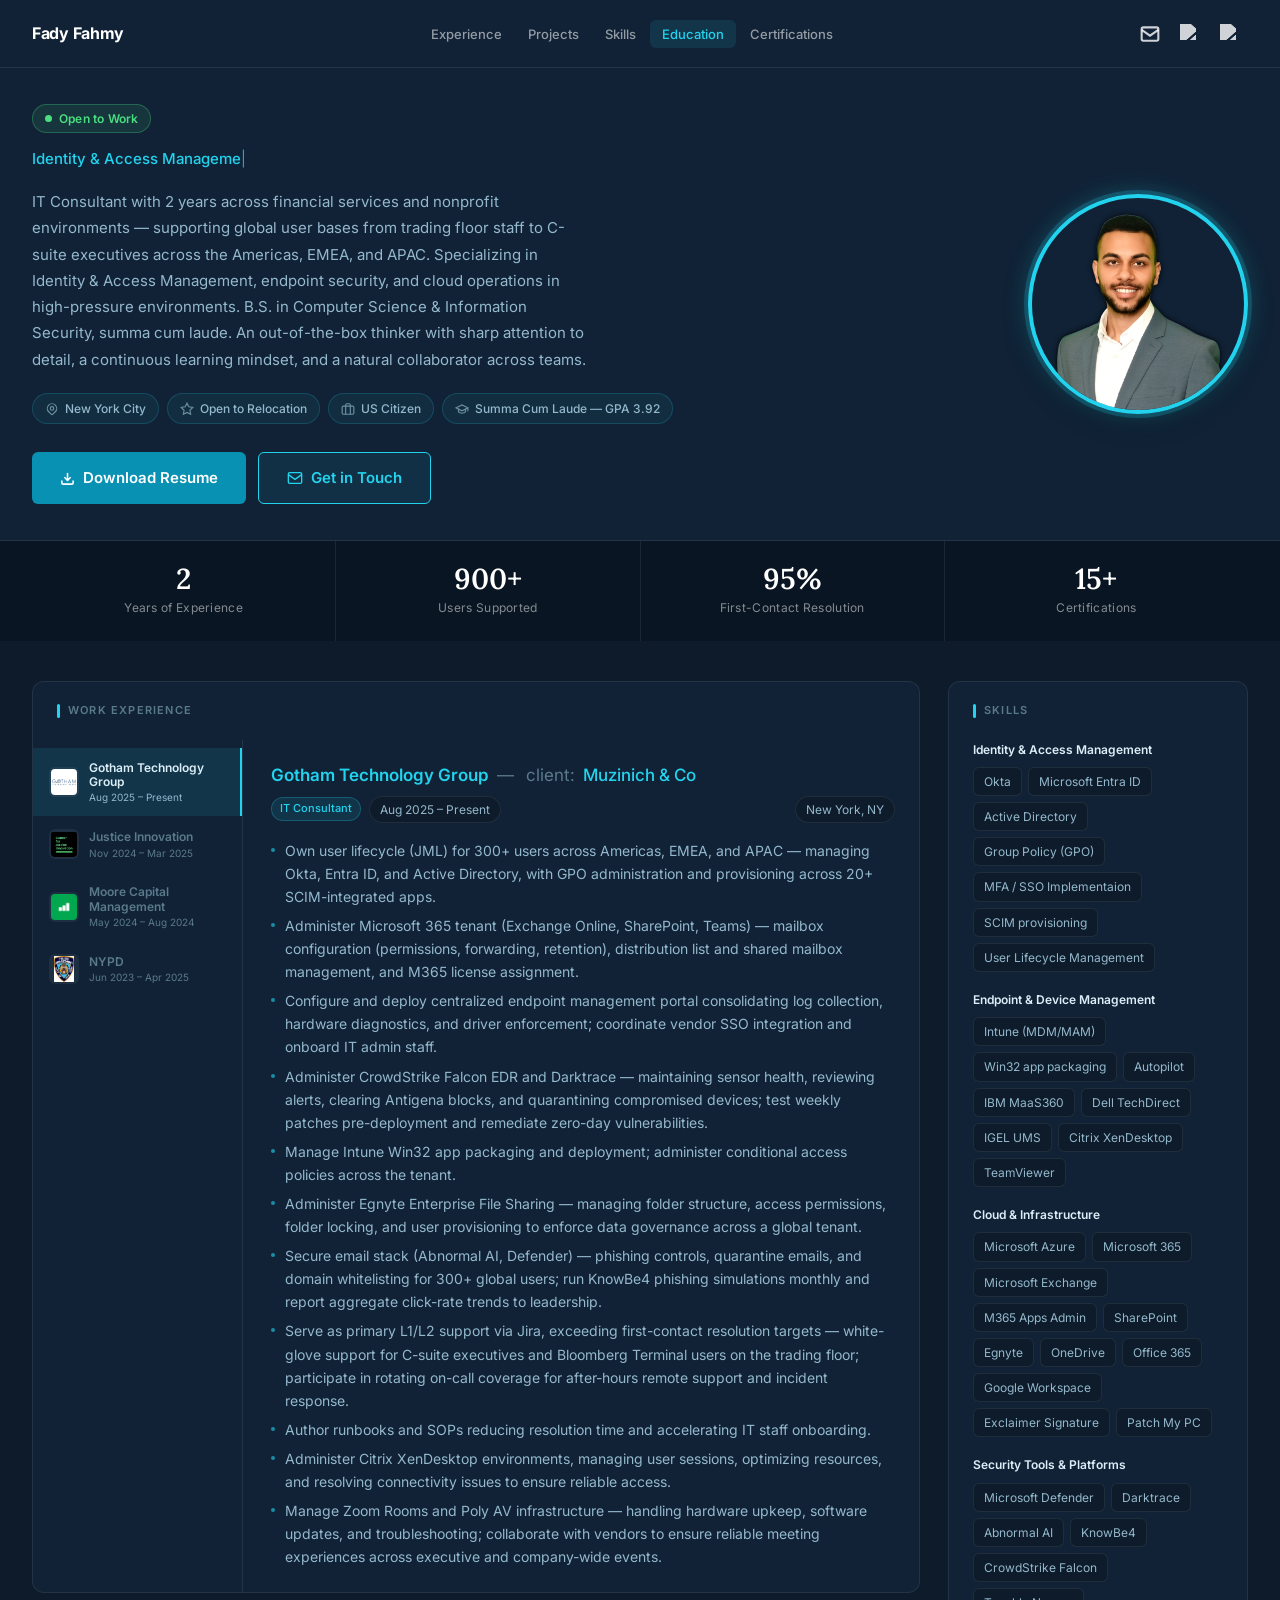
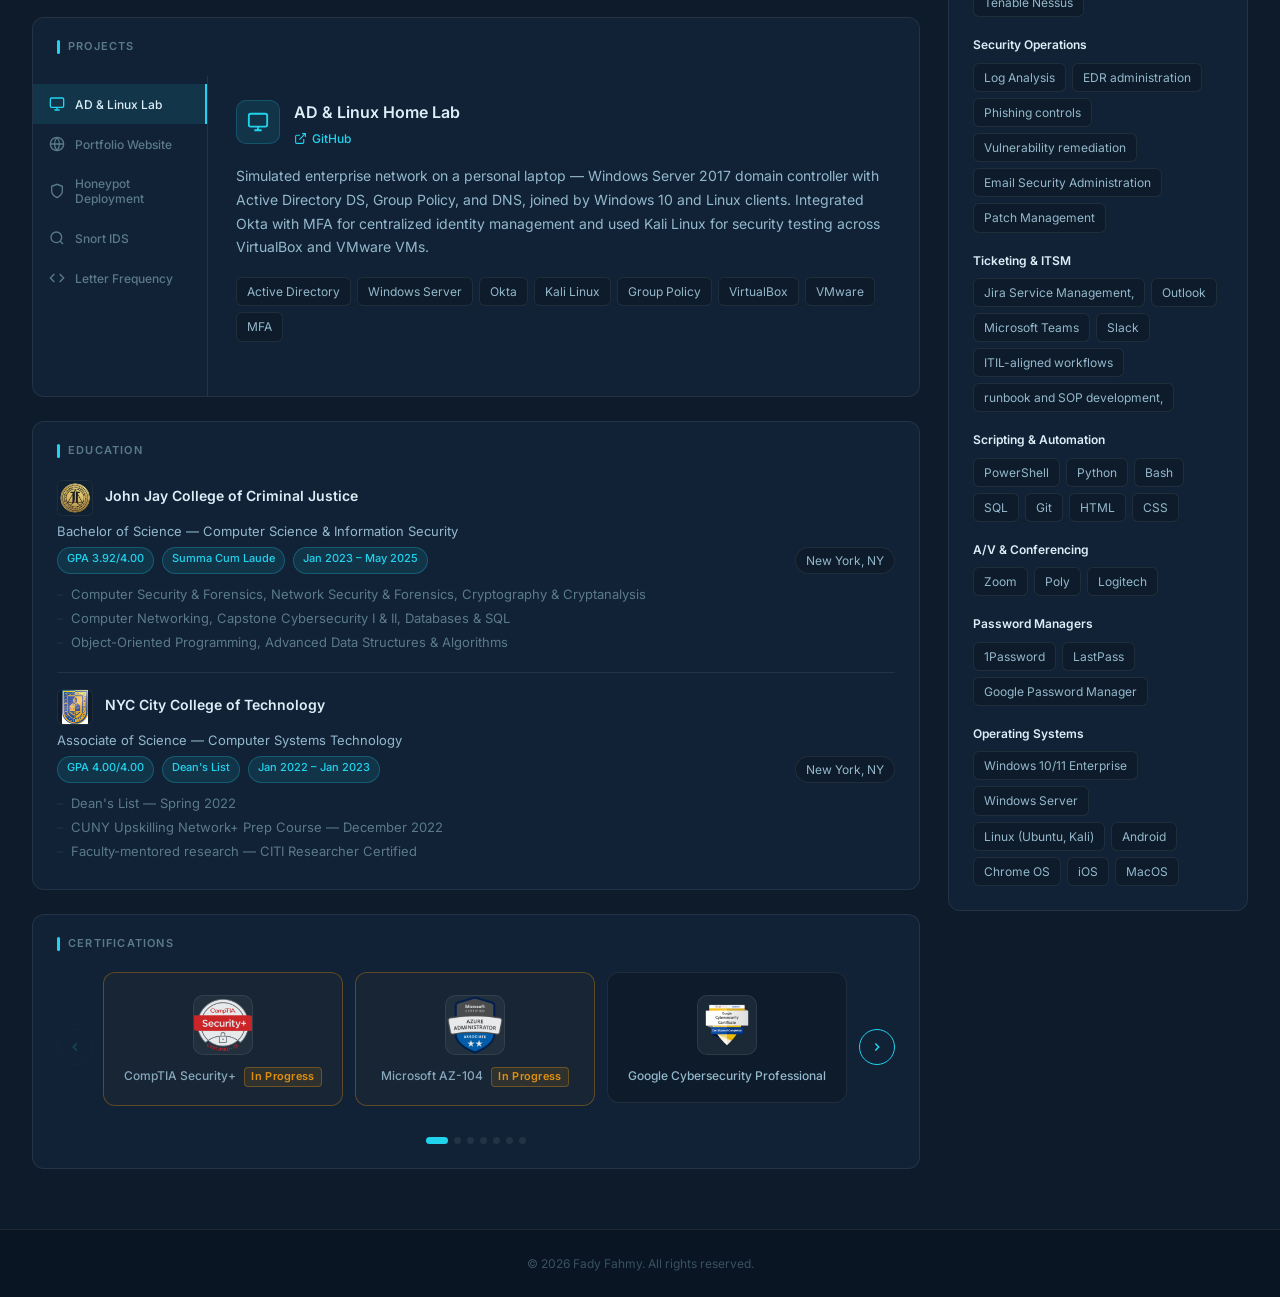
==== index.html @ 1ee2e362 "Update index.html" ====
﻿<!DOCTYPE html>
<html lang="en">
<head>
<meta charset="UTF-8">
<meta name="viewport" content="width=device-width, initial-scale=1.0">
<meta name="description" content="Fady Fahmy – IT Consultant specializing in Identity & Access Management, Endpoint Security, and Cloud Operations. Based in New York City.">
<meta property="og:title" content="Fady Fahmy | IT Consultant Portfolio">
<meta property="og:description" content="IT professional specializing in Identity & Access Management, Endpoint Security, and Cloud Operations. Based in NYC.">
<meta property="og:image" content="https://Fady-Fahmy.github.io/photo.png">
<meta property="og:url" content="https://Fady-Fahmy.github.io">
<meta property="og:type" content="website">
<meta name="twitter:card" content="summary_large_image">
<meta name="twitter:title" content="Fady Fahmy | IT Consultant Portfolio">
<meta name="twitter:description" content="IT professional specializing in Identity & Access Management, Endpoint Security, and Cloud Operations.">
<meta name="twitter:image" content="https://Fady-Fahmy.github.io/photo.png">
<link rel="canonical" href="https://Fady-Fahmy.github.io">
<link rel="icon" href="photo.png" type="image/png">
<meta name="referrer" content="strict-origin-when-cross-origin">
<title>Fady Fahmy | Portfolio</title>
<!-- Microsoft Clarity -->
<script type="text/javascript">(function(c,l,a,r,i,t,y){c[a]=c[a]||function(){(c[a].q=c[a].q||[]).push(arguments)};t=l.createElement(r);t.async=1;t.src="https://www.clarity.ms/tag/"+i;y=l.getElementsByTagName(r)[0];y.parentNode.insertBefore(t,y)})(window,document,"clarity","script","ws8m0qseo4");</script>
<!-- Google tag (gtag.js) -->
<script async src="https://www.googletagmanager.com/gtag/js?id=G-X40Z19ZDGD"></script>
<script>window.dataLayer=window.dataLayer||[];function gtag(){dataLayer.push(arguments)}gtag('js',new Date());gtag('config','G-X40Z19ZDGD');</script>
<link rel="stylesheet" href="styles.css?v=1.5">
</head>
<body>
<header>
<div class="header-content">
<a href="#" class="logo-mono" aria-label="Fady Fahmy">Fady Fahmy</a>
<button class="nav-toggle" aria-label="Toggle navigation" aria-expanded="false">
<span></span><span></span><span></span>
</button>
<nav aria-label="Main navigation">
<ul>
<li><a href="#experience">Experience</a></li>
<li><a href="#projects">Projects</a></li>
<li><a href="#skills">Skills</a></li>
<li><a href="#education">Education</a></li>
<li><a href="#certifications">Certifications</a></li>
</ul>
</nav>
<div class="header-icons">
<a data-email="ZmFkeS5mYWhteS5pdEBnbWFpbC5jb20=" title="Email" aria-label="Email Fady Fahmy" class="header-icon-link">
<svg width="20" height="20" fill="none" stroke="rgba(255,255,255,0.8)" stroke-width="2.5" viewBox="0 0 24 24"><rect x="2" y="4" width="20" height="16" rx="2"/><path d="M2 7l10 7 10-7"/></svg>
</a>
<a href="https://github.com/Fady-Fahmy" target="_blank" rel="noopener noreferrer" title="GitHub" aria-label="Fady Fahmy on GitHub" class="header-icon-link">
<img src="https://cdn.jsdelivr.net/npm/simple-icons@v3/icons/github.svg" alt="GitHub" class="header-icon-img" crossorigin="anonymous">
</a>
<a href="https://www.linkedin.com/in/Fady-Fahmyy/" target="_blank" rel="noopener noreferrer" title="LinkedIn" aria-label="Fady Fahmy on LinkedIn" class="header-icon-link">
<img src="https://cdn.jsdelivr.net/npm/simple-icons@v3/icons/linkedin.svg" alt="LinkedIn" class="header-icon-img" crossorigin="anonymous">
</a>
</div>
</div>
</header>
<main>
<div class="hero">
<div class="hero-inner">
<div>
<span class="open-to-work"><span class="otw-dot"></span>Open to Work</span>
<h1 class="sr-only">Fady Fahmy</h1>
<p class="hero-tagline"><span class="hero-typing"></span><span class="typing-cursor" aria-hidden="true">|</span></p>
<div class="hero-bio">
<p>IT Consultant with 2 years across financial services and nonprofit environments — supporting global user bases from trading floor staff to C-suite executives across the Americas, EMEA, and APAC. Specializing in Identity &amp; Access Management, endpoint security, and cloud operations in high-pressure environments. B.S. in Computer Science &amp; Information Security, summa cum laude. An out-of-the-box thinker with sharp attention to detail, a continuous learning mindset, and a natural collaborator across teams.</p>
</div>
<div class="hero-meta">
<span class="meta-item">
<svg width="14" height="14" fill="none" stroke="currentColor" stroke-width="2" viewBox="0 0 24 24"><path d="M17.657 16.657L13.414 20.9a2 2 0 01-2.827 0l-4.244-4.243a8 8 0 1111.314 0z"/><path d="M15 11a3 3 0 11-6 0 3 3 0 016 0z"/></svg>
New York City
</span>
<span class="meta-item">
<svg width="14" height="14" fill="none" stroke="currentColor" stroke-width="2" viewBox="0 0 24 24"><path d="M12 2l3.09 6.26L22 9.27l-5 4.87 1.18 6.88L12 17.77l-6.18 3.25L7 14.14 2 9.27l6.91-1.01L12 2z"/></svg>
Open to Relocation
</span>
<span class="meta-item">
<svg width="14" height="14" fill="none" stroke="currentColor" stroke-width="2" viewBox="0 0 24 24"><rect x="2" y="7" width="20" height="14" rx="2"/><path d="M16 21V5a2 2 0 00-2-2h-4a2 2 0 00-2 2v16"/></svg>
US Citizen
</span>
<span class="meta-item">
<svg width="14" height="14" fill="none" stroke="currentColor" stroke-width="2" viewBox="0 0 24 24"><path d="M22 10v6M2 10l10-5 10 5-10 5z"/><path d="M6 12v5c3 3 9 3 12 0v-5"/></svg>
Summa Cum Laude — GPA 3.92
</span>
</div>
<div class="hero-actions">
<a href="https://Fady-Fahmy.github.io/Fady_Fahmy_Resume.pdf" class="btn-primary" target="_blank" rel="noopener noreferrer">
<svg width="15" height="15" fill="none" stroke="currentColor" stroke-width="2.5" viewBox="0 0 24 24"><path d="M21 15v4a2 2 0 01-2 2H5a2 2 0 01-2-2v-4"/><polyline points="7 10 12 15 17 10"/><line x1="12" y1="15" x2="12" y2="3"/></svg>
Download Resume
</a>
<a data-email="ZmFkeS5mYWhteS5pdEBnbWFpbC5jb20=" class="btn-secondary">
<svg width="16" height="16" fill="none" stroke="currentColor" stroke-width="2" viewBox="0 0 24 24"><rect x="2" y="4" width="20" height="16" rx="2"/><path d="M2 7l10 7 10-7"/></svg>
Get in Touch
</a>
</div>
</div>
<div class="hero-photo">
<img src="https://Fady-Fahmy.github.io/photo.png" alt="Fady Fahmy">
</div>
</div>
</div>
<div class="stats-bar">
<div class="stats-inner">
<div class="stat">
<div class="stat-number">2</div>
<div class="stat-label">Years of Experience</div>
</div>
<div class="stat">
<div class="stat-number">900+</div>
<div class="stat-label">Users Supported</div>
</div>
<div class="stat">
<div class="stat-number">95%</div>
<div class="stat-label">First-Contact Resolution</div>
</div>
<div class="stat">
<div class="stat-number">15+</div>
<div class="stat-label">Certifications</div>
</div>
</div>
</div>
<div class="content-wrap">
<div class="main-col">
<div class="card fade-in exp-card" id="experience">
<div class="card-header">
<h2 class="card-title">Work Experience</h2>
</div>
<div class="card-body">
<div class="exp-tabs-wrap">
<div class="exp-tab-list">
<button class="exp-tab active" data-tab="gotham">
<img src="gotham-logo.png" alt="Gotham" class="tab-logo" loading="lazy">
<div class="tab-meta">
<span class="tab-company">Gotham Technology Group</span>
<span class="tab-date">Aug 2025 – Present</span>
</div>
</button>
<button class="exp-tab" data-tab="cji">
<img src="cji-logo.png" alt="CJI" class="tab-logo" loading="lazy">
<div class="tab-meta">
<span class="tab-company">Justice Innovation</span>
<span class="tab-date">Nov 2024 – Mar 2025</span>
</div>
</button>
<button class="exp-tab" data-tab="moore">
<img src="moore-logo.png" alt="Moore Capital" class="tab-logo" loading="lazy">
<div class="tab-meta">
<span class="tab-company">Moore Capital Management</span>
<span class="tab-date">May 2024 – Aug 2024</span>
</div>
</button>
<button class="exp-tab" data-tab="nypd">
<img src="nypd-logo.png" alt="NYPD" class="tab-logo" loading="lazy">
<div class="tab-meta">
<span class="tab-company">NYPD</span>
<span class="tab-date">Jun 2023 – Apr 2025</span>
</div>
</button>
</div>
<div class="exp-panels">
<div class="exp-panel active" id="tab-gotham">
<h3 class="exp-panel-title"><span class="exp-co">Gotham Technology Group</span> <span class="exp-dash">—</span> <span class="exp-at">client:</span> <span class="exp-client">Muzinich &amp; Co</span></h3>
<div class="exp-panel-meta">
<span class="exp-type">IT Consultant</span>
<span class="exp-period">Aug 2025 – Present</span>
<span class="exp-loc">New York, NY</span>
</div>
<ul class="exp-list">
<li>Own user lifecycle (JML) for 300+ users across Americas, EMEA, and APAC — managing Okta, Entra ID, and Active Directory, with GPO administration and provisioning across 20+ SCIM-integrated apps.</li>
<li>Administer Microsoft 365 tenant (Exchange Online, SharePoint, Teams) — mailbox configuration (permissions, forwarding, retention), distribution list and shared mailbox management, and M365 license assignment.</li>
<li>Configure and deploy centralized endpoint management portal consolidating log collection, hardware diagnostics, and driver enforcement; coordinate vendor SSO integration and onboard IT admin staff.</li>
<li>Administer CrowdStrike Falcon EDR and Darktrace — maintaining sensor health, reviewing alerts, clearing Antigena blocks, and quarantining compromised devices; test weekly patches pre-deployment and remediate zero-day vulnerabilities.</li>
<li>Manage Intune Win32 app packaging and deployment; administer conditional access policies across the tenant.</li>
<li>Administer Egnyte Enterprise File Sharing — managing folder structure, access permissions, folder locking, and user provisioning to enforce data governance across a global tenant.</li>
<li>Secure email stack (Abnormal AI, Defender) — phishing controls, quarantine emails, and domain whitelisting for 300+ global users; run KnowBe4 phishing simulations monthly and report aggregate click-rate trends to leadership.</li>
<li>Serve as primary L1/L2 support via Jira, exceeding first-contact resolution targets — white-glove support for C-suite executives and Bloomberg Terminal users on the trading floor; participate in rotating on-call coverage for after-hours remote support and incident response.</li>
<li>Author runbooks and SOPs reducing resolution time and accelerating IT staff onboarding.</li>
<li>Administer Citrix XenDesktop environments, managing user sessions, optimizing resources, and resolving connectivity issues to ensure reliable access.</li>
<li>Manage Zoom Rooms and Poly AV infrastructure — handling hardware upkeep, software updates, and troubleshooting; collaborate with vendors to ensure reliable meeting experiences across executive and company-wide events.</li>
</ul>
</div>
<div class="exp-panel" id="tab-cji">
<h3 class="exp-panel-title">Technical Support Analyst <span class="exp-at">@</span> <span class="exp-co">Center for Justice Innovation</span></h3>
<div class="exp-panel-meta">
<span class="exp-type">Apprenticeship</span>
<span class="exp-period">Nov 2024 – Mar 2025</span>
<span class="exp-loc">New York, NY</span>
</div>
<ul class="exp-list">
<li>Administered Active Directory and IBM MaaS360 for 900+ users across multiple office branches — managing accounts, group policies, and security groups; enforcing device compliance for laptops and company-issued phones.</li>
<li>Provided L1/L2 help desk support via Jira and remotely — resolving hardware, software, and connectivity issues.</li>
<li>Deployed and configured laptops, desktops, and mobile devices — full workstation setups including monitors, docking stations, peripherals, and printers.</li>
<li>Performed on-site visits — deploying hardware, training end users, and configuring Zoom A/V systems to support reliable hybrid meeting environments.</li>
</ul>
</div>
<div class="exp-panel" id="tab-moore">
<h3 class="exp-panel-title">IT Intern <span class="exp-at">@</span> <span class="exp-co">Moore Capital Management</span></h3>
<div class="exp-panel-meta">
<span class="exp-type">Internship</span>
<span class="exp-period">May 2024 – Aug 2024</span>
<span class="exp-loc">New York, NY</span>
</div>
<ul class="exp-list">
<li>Resolved L1 end-user issues via Jira for 300+ trading floor employees, minimizing downtime during peak market hours.</li>
<li>Collaborated with Senior Security Engineer to implement DLP USB device control — integrated user lifecycle with endpoint security to protect sensitive trading floor data.</li>
<li>Built and deployed 150+ user workstations and peripherals; configured Logitech A/V conference room environments.</li>
<li>Built company-wide application inventory driving batch patch updates and decommissioning of obsolete software.</li>
</ul>
</div>
<div class="exp-panel" id="tab-nypd">
<h3 class="exp-panel-title">Police Cadet <span class="exp-at">@</span> <span class="exp-co">NYPD</span></h3>
<div class="exp-panel-meta">
<span class="exp-type">Internship</span>
<span class="exp-period">Jun 2023 – Apr 2025</span>
<span class="exp-loc">New York, NY</span>
</div>
<ul class="exp-list">
<li>Operated NYPD Records Management System (RMS) and departmental software platforms to input, retrieve, and disseminate law enforcement data in support of active precinct operations.</li>
<li>Supported arrest-processing officers with preparation of arrest reports, prisoner pedigree documentation, and criminal case records in compliance with NYPD Patrol Guide procedures.</li>
<li>Assisted officers with security details and special event deployments, contributing to crowd management, public safety coordination, and situational awareness across Manhattan.</li>
<li>Completed the NYPD Cadet Corps training curriculum covering NYC criminal justice processes, legal procedures, departmental policy, and field operations — accumulating over 1,800 hours of hands-on law enforcement experience.</li>
<li>Certified in First Aid, CPR, and AED; prepared to respond to medical emergencies in high-pressure environments.</li>
</ul>
</div>
</div>
</div>
</div>
</div>
<div class="card fade-in proj-card" id="projects">
<div class="card-header">
<h2 class="card-title">Projects</h2>
</div>
<div class="card-body">
<div class="proj-tabs-wrap">
<div class="proj-tab-list">
<button class="proj-tab active" data-proj="adlab">
<div class="proj-tab-icon"><svg width="16" height="16" fill="none" stroke="currentColor" stroke-width="2" viewBox="0 0 24 24"><rect x="2" y="3" width="20" height="14" rx="2"/><path d="M8 21h8M12 17v4"/></svg></div>
<span>AD &amp; Linux Lab</span>
</button>
<button class="proj-tab" data-proj="portfolio">
<div class="proj-tab-icon"><svg width="16" height="16" fill="none" stroke="currentColor" stroke-width="2" viewBox="0 0 24 24"><circle cx="12" cy="12" r="10"/><line x1="2" y1="12" x2="22" y2="12"/><path d="M12 2a15.3 15.3 0 010 20M12 2a15.3 15.3 0 000 20"/></svg></div>
<span>Portfolio Website</span>
</button>
<button class="proj-tab" data-proj="honeypot">
<div class="proj-tab-icon"><svg width="16" height="16" fill="none" stroke="currentColor" stroke-width="2" viewBox="0 0 24 24"><path d="M12 22s8-4 8-10V5l-8-3-8 3v7c0 6 8 10 8 10z"/></svg></div>
<span>Honeypot Deployment</span>
</button>
<button class="proj-tab" data-proj="snort">
<div class="proj-tab-icon"><svg width="16" height="16" fill="none" stroke="currentColor" stroke-width="2" viewBox="0 0 24 24"><circle cx="11" cy="11" r="8"/><line x1="21" y1="21" x2="16.65" y2="16.65"/></svg></div>
<span>Snort IDS</span>
</button>
<button class="proj-tab" data-proj="cipher">
<div class="proj-tab-icon"><svg width="16" height="16" fill="none" stroke="currentColor" stroke-width="2" viewBox="0 0 24 24"><polyline points="16 18 22 12 16 6"/><polyline points="8 6 2 12 8 18"/></svg></div>
<span>Letter Frequency</span>
</button>
</div>
<div class="proj-panels">
<div class="proj-panel active" id="proj-adlab">
<div class="proj-panel-header">
<div class="proj-panel-icon"><svg width="22" height="22" fill="none" stroke="var(--accent)" stroke-width="2" viewBox="0 0 24 24"><rect x="2" y="3" width="20" height="14" rx="2"/><path d="M8 21h8M12 17v4"/></svg></div>
<div class="proj-panel-title-wrap">
<h3 class="proj-panel-name">AD &amp; Linux Home Lab</h3>
<a href="https://github.com/Fady-Fahmy/Active-Directory-Linux-Home-lab" target="_blank" rel="noopener noreferrer" class="proj-gh-link">
<svg width="13" height="13" fill="none" stroke="currentColor" stroke-width="2" viewBox="0 0 24 24"><path d="M18 13v6a2 2 0 01-2 2H5a2 2 0 01-2-2V8a2 2 0 012-2h6"/><polyline points="15 3 21 3 21 9"/><line x1="10" y1="14" x2="21" y2="3"/></svg>
GitHub
</a>
</div>
</div>
<p class="proj-panel-desc">Simulated enterprise network on a personal laptop — Windows Server 2017 domain controller with Active Directory DS, Group Policy, and DNS, joined by Windows 10 and Linux clients. Integrated Okta with MFA for centralized identity management and used Kali Linux for security testing across VirtualBox and VMware VMs.</p>
<div class="project-tags">
<span class="skill-tag">Active Directory</span>
<span class="skill-tag">Windows Server</span>
<span class="skill-tag">Okta</span>
<span class="skill-tag">Kali Linux</span>
<span class="skill-tag">Group Policy</span>
<span class="skill-tag">VirtualBox</span>
<span class="skill-tag">VMware</span>
<span class="skill-tag">MFA</span>
</div>
</div>
<div class="proj-panel" id="proj-portfolio">
<div class="proj-panel-header">
<div class="proj-panel-icon"><svg width="22" height="22" fill="none" stroke="var(--accent)" stroke-width="2" viewBox="0 0 24 24"><circle cx="12" cy="12" r="10"/><line x1="2" y1="12" x2="22" y2="12"/><path d="M12 2a15.3 15.3 0 010 20M12 2a15.3 15.3 0 000 20"/></svg></div>
<div class="proj-panel-title-wrap">
<h3 class="proj-panel-name">Portfolio Website</h3>
<a href="https://github.com/Fady-Fahmy" target="_blank" rel="noopener noreferrer" class="proj-gh-link">
<svg width="13" height="13" fill="none" stroke="currentColor" stroke-width="2" viewBox="0 0 24 24"><path d="M18 13v6a2 2 0 01-2 2H5a2 2 0 01-2-2V8a2 2 0 012-2h6"/><polyline points="15 3 21 3 21 9"/><line x1="10" y1="14" x2="21" y2="3"/></svg>
GitHub
</a>
</div>
</div>
<p class="proj-panel-desc">This portfolio — built from scratch with HTML, CSS, and vanilla JavaScript. Includes a Content Security Policy, email obfuscation, scroll-driven fade animations, IntersectionObserver active nav tracking, a typing animation, and full accessibility improvements.</p>
<div class="project-tags">
<span class="skill-tag">HTML</span>
<span class="skill-tag">CSS</span>
<span class="skill-tag">JavaScript</span>
<span class="skill-tag">Security</span>
<span class="skill-tag">GitHub Pages</span>
</div>
</div>
<div class="proj-panel" id="proj-honeypot">
<div class="proj-panel-header">
<div class="proj-panel-icon"><svg width="22" height="22" fill="none" stroke="var(--accent)" stroke-width="2" viewBox="0 0 24 24"><path d="M12 22s8-4 8-10V5l-8-3-8 3v7c0 6 8 10 8 10z"/></svg></div>
<div class="proj-panel-title-wrap">
<h3 class="proj-panel-name">Honeypot Deployment</h3>
<a href="https://github.com/Fady-Fahmy/T-Pot-Honeypot-Azure" target="_blank" rel="noopener noreferrer" class="proj-gh-link">
<svg width="13" height="13" fill="none" stroke="currentColor" stroke-width="2" viewBox="0 0 24 24"><path d="M18 13v6a2 2 0 01-2 2H5a2 2 0 01-2-2V8a2 2 0 012-2h6"/><polyline points="15 3 21 3 21 9"/><line x1="10" y1="14" x2="21" y2="3"/></svg>
GitHub
</a>
</div>
</div>
<p class="proj-panel-desc">Deployed a T-Pot honeypot on Microsoft Azure to capture and analyze attacker behavior against exposed services, reinforcing skills in cloud-hosted threat detection and log review.</p>
<div class="project-tags">
<span class="skill-tag">T-Pot</span>
<span class="skill-tag">Azure</span>
<span class="skill-tag">Honeypot</span>
<span class="skill-tag">Threat Intelligence</span>
<span class="skill-tag">Cloud Security</span>
<span class="skill-tag">Linux</span>
</div>
</div>
<div class="proj-panel" id="proj-snort">
<div class="proj-panel-header">
<div class="proj-panel-icon"><svg width="22" height="22" fill="none" stroke="var(--accent)" stroke-width="2" viewBox="0 0 24 24"><circle cx="11" cy="11" r="8"/><line x1="21" y1="21" x2="16.65" y2="16.65"/></svg></div>
<div class="proj-panel-title-wrap">
<h3 class="proj-panel-name">Snort IDS — Network Attack Analysis</h3>
<a href="https://github.com/Fady-Fahmy/Snort-IDS-Network-Analysis" target="_blank" rel="noopener noreferrer" class="proj-gh-link">
<svg width="13" height="13" fill="none" stroke="currentColor" stroke-width="2" viewBox="0 0 24 24"><path d="M18 13v6a2 2 0 01-2 2H5a2 2 0 01-2-2V8a2 2 0 012-2h6"/><polyline points="15 3 21 3 21 9"/><line x1="10" y1="14" x2="21" y2="3"/></svg>
GitHub
</a>
</div>
</div>
<p class="proj-panel-desc">Deployed Snort IDS on Kali Linux and analyzed network attacks using PCAP files. Wrote and tuned detection rules, identified attack signatures, and documented findings in a structured threat assessment report.</p>
<div class="project-tags">
<span class="skill-tag">Snort IDS</span>
<span class="skill-tag">Kali Linux</span>
<span class="skill-tag">PCAP Analysis</span>
<span class="skill-tag">Threat Assessment</span>
<span class="skill-tag">Network Security</span>
<span class="skill-tag">IDS Rules</span>
</div>
</div>
<div class="proj-panel" id="proj-cipher">
<div class="proj-panel-header">
<div class="proj-panel-icon"><svg width="22" height="22" fill="none" stroke="var(--accent)" stroke-width="2" viewBox="0 0 24 24"><polyline points="16 18 22 12 16 6"/><polyline points="8 6 2 12 8 18"/></svg></div>
<div class="proj-panel-title-wrap">
<h3 class="proj-panel-name">Letter Frequency Decryption</h3>
<a href="https://github.com/Fady-Fahmy/Letter-Frequency-Decryption-" target="_blank" rel="noopener noreferrer" class="proj-gh-link">
<svg width="13" height="13" fill="none" stroke="currentColor" stroke-width="2" viewBox="0 0 24 24"><path d="M18 13v6a2 2 0 01-2 2H5a2 2 0 01-2-2V8a2 2 0 012-2h6"/><polyline points="15 3 21 3 21 9"/><line x1="10" y1="14" x2="21" y2="3"/></svg>
GitHub
</a>
</div>
</div>
<p class="proj-panel-desc">Python tool that cracks substitution ciphers using letter frequency analysis. Computes the relative frequency of each letter in ciphertext and maps them to standard English distributions to reveal plaintext — a practical application of the cryptanalysis techniques from my coursework.</p>
<div class="project-tags">
<span class="skill-tag">Python</span>
<span class="skill-tag">Cryptanalysis</span>
<span class="skill-tag">Frequency Analysis</span>
<span class="skill-tag">Cipher Decryption</span>
</div>
</div>
</div>
</div>
</div>
</div>
<div class="card fade-in" id="education">
<div class="card-header">
<h2 class="card-title">Education</h2>
</div>
<div class="card-body">
<div class="edu-entry">
<div class="edu-logo-row">
<img src="JJAY.png" alt="John Jay College" class="company-logo" loading="lazy">
<p class="edu-school">John Jay College of Criminal Justice</p>
</div>
<p class="edu-degree">Bachelor of Science — Computer Science &amp; Information Security</p>
<div class="edu-meta">
<span class="edu-pill">GPA 3.92/4.00</span>
<span class="edu-pill">Summa Cum Laude</span>
<span class="edu-pill">Jan 2023 – May 2025</span>
<span class="exp-loc">New York, NY</span>
</div>
<ul class="edu-notes">
<li>Computer Security &amp; Forensics, Network Security &amp; Forensics, Cryptography &amp; Cryptanalysis</li>
<li>Computer Networking, Capstone Cybersecurity I &amp; II, Databases &amp; SQL</li>
<li>Object-Oriented Programming, Advanced Data Structures &amp; Algorithms</li>
</ul>
</div>
<div class="edu-entry">
<div class="edu-logo-row">
<img src="CUNY.png" alt="NYC City College of Technology" class="company-logo" loading="lazy">
<p class="edu-school">NYC City College of Technology</p>
</div>
<p class="edu-degree">Associate of Science — Computer Systems Technology</p>
<div class="edu-meta">
<span class="edu-pill">GPA 4.00/4.00</span>
<span class="edu-pill">Dean's List</span>
<span class="edu-pill">Jan 2022 – Jan 2023</span>
<span class="exp-loc">New York, NY</span>
</div>
<ul class="edu-notes">
<li>Dean's List — Spring 2022</li>
<li>CUNY Upskilling Network+ Prep Course — December 2022</li>
<li>Faculty-mentored research — CITI Researcher Certified</li>
</ul>
</div>
</div>
</div>
<div class="card fade-in" id="certifications">
<div class="card-header">
<h2 class="card-title">Certifications</h2>
</div>
<div class="card-body">
<div class="cert-carousel">
<button class="cert-arrow cert-prev" aria-label="Previous"><svg width="14" height="14" fill="none" stroke="currentColor" stroke-width="2.5" viewBox="0 0 24 24"><path d="M15 18l-6-6 6-6"/></svg></button>
<div class="cert-track-outer">
<div class="cert-track">
<div class="cert-slide">
<span class="cert-item in-progress" aria-label="CompTIA Security+ - In Progress">
<div class="cert-badge"><img src="SecurityPlus.png" alt="CompTIA" loading="lazy"></div>
<span class="cert-name">CompTIA Security+ <em class="cert-tag">In Progress</em></span>
</span>
</div>
<div class="cert-slide">
<span class="cert-item in-progress" aria-label="Microsoft AZ-104 - In Progress">
<div class="cert-badge"><img src="AZ104.png" alt="Microsoft" loading="lazy"></div>
<span class="cert-name">Microsoft AZ-104 <em class="cert-tag">In Progress</em></span>
</span>
</div>
<div class="cert-slide">
<a href="https://www.credly.com/badges/075570e3-236a-4976-8dcd-dd361673ee54/public_url" target="_blank" rel="noopener noreferrer" class="cert-item">
<div class="cert-badge"><img src="GOOGLE.png" alt="Google" loading="lazy"></div>
<span class="cert-name">Google Cybersecurity Professional</span>
</a>
</div>
<div class="cert-slide">
<a href="https://www.credly.com/badges/1e55f51c-07b4-49da-8012-521426577a7d/public_url" target="_blank" rel="noopener noreferrer" class="cert-item">
<div class="cert-badge"><img src="CISCO-CYBER.png" alt="Cisco" loading="lazy"></div>
<span class="cert-name">Cisco — Intro to CyberSecurity</span>
</a>
</div>
<div class="cert-slide">
<a href="https://www.credly.com/badges/10a97a32-f2b2-46f1-bad7-914cff7ab29a/public_url" target="_blank" rel="noopener noreferrer" class="cert-item">
<div class="cert-badge"><img src="CISCO-NETWORKING.png" alt="Cisco" loading="lazy"></div>
<span class="cert-name">Cisco — Networking Basics</span>
</a>
</div>
<div class="cert-slide">
<a href="https://www.credly.com/badges/3ccb77fd-1867-40bc-994c-37c0a70a9d02/public_url" target="_blank" rel="noopener noreferrer" class="cert-item">
<div class="cert-badge"><img src="API.png" alt="APISEC" loading="lazy"></div>
<span class="cert-name">APISEC — API Security Fundamentals</span>
</a>
</div>
<div class="cert-slide">
<a href="https://www.credly.com/badges/b414c758-5366-43f2-b34c-5c086c8b67d1/public_url" target="_blank" rel="noopener noreferrer" class="cert-item">
<div class="cert-badge"><img src="OPSWAT.png" alt="OPSWAT" loading="lazy"></div>
<span class="cert-name">OPSWAT — Critical Infrastructure Protection</span>
</a>
</div>
<div class="cert-slide">
<a href="https://www.credential.net/344c639e-eebc-4e06-ad6b-098dee3596c1" target="_blank" rel="noopener noreferrer" class="cert-item">
<div class="cert-badge"><img src="Irius.png" alt="IriusRisk" loading="lazy"></div>
<span class="cert-name">IriusRisk — Certified Threat Modeling</span>
</a>
</div>
<div class="cert-slide">
<a href="https://Fady-Fahmy.github.io/CTI-CERT.png" target="_blank" rel="noopener noreferrer" class="cert-item">
<div class="cert-badge"><img src="CTI.png" alt="CTI" loading="lazy"></div>
<span class="cert-name">Foundational Cyber Intelligence Analyst</span>
</a>
</div>
<div class="cert-slide">
<a href="https://Fady-Fahmy.github.io/NETWORKPLUS.png" target="_blank" rel="noopener noreferrer" class="cert-item">
<div class="cert-badge icon"><img src="CUNY.png" alt="Network+" loading="lazy"></div>
<span class="cert-name">CUNY Upskilling — CompTIA Network+</span>
</a>
</div>
<div class="cert-slide">
<a href="https://Fady-Fahmy.github.io/SIP.png" target="_blank" rel="noopener noreferrer" class="cert-item">
<div class="cert-badge icon"><img src="SafeInternetProject.png" alt="Intro to Cybersecurity" loading="lazy"></div>
<span class="cert-name">Safe Internet Project — Intro to CyberSecurity</span>
</a>
</div>
<div class="cert-slide">
<a href="https://Fady-Fahmy.github.io/THM.png" target="_blank" rel="noopener noreferrer" class="cert-item">
<div class="cert-badge icon"><img src="THM-Logo.png" alt="TryHackMe" loading="lazy"></div>
<span class="cert-name">TryHackMe — Advent of Cyber 2023</span>
</a>
</div>
<div class="cert-slide">
<a href="https://Fady-Fahmy.github.io/OSINT.png" target="_blank" rel="noopener noreferrer" class="cert-item">
<div class="cert-badge icon"><img src="MOT.png" alt="Intro to OSINT" loading="lazy"></div>
<span class="cert-name">MyOsintTraining — Intro to OSINT</span>
</a>
</div>
<div class="cert-slide">
<a href="https://Fady-Fahmy.github.io/BT-OSINT.png" target="_blank" rel="noopener noreferrer" class="cert-item">
<div class="cert-badge icon"><img src="BlueTeam.png" alt="Intro to OSINT" loading="lazy"></div>
<span class="cert-name">Blue Team — Introduction to OSINT</span>
</a>
</div>
<div class="cert-slide">
<a href="https://Fady-Fahmy.github.io/BT-DARKWEB.png" target="_blank" rel="noopener noreferrer" class="cert-item">
<div class="cert-badge icon"><img src="BlueTeam.png" alt="Darkweb Operations" loading="lazy"></div>
<span class="cert-name">Blue Team — DarkWeb Operations</span>
</a>
</div>
<div class="cert-slide">
<a href="https://Fady-Fahmy.github.io/DARKWEB.png" target="_blank" rel="noopener noreferrer" class="cert-item">
<div class="cert-badge icon"><img src="EC.png" alt="Darkweb" loading="lazy"></div>
<span class="cert-name">EC-Council — DarkWeb, Anonymity &amp; Crypto</span>
</a>
</div>
<div class="cert-slide">
<a href="https://Fady-Fahmy.github.io/INTRO-TO-LINUX.png" target="_blank" rel="noopener noreferrer" class="cert-item">
<div class="cert-badge icon"><img src="TTI.png" alt="Intro to Linux CLI" loading="lazy"></div>
<span class="cert-name">Taggart Institute — Intro to Linux CLI</span>
</a>
</div>
<div class="cert-slide">
<a href="https://Fady-Fahmy.github.io/SOAR.png" target="_blank" rel="noopener noreferrer" class="cert-item">
<div class="cert-badge icon"><img src="SplunkLogo.png" alt="Intro to SOAR" loading="lazy"></div>
<span class="cert-name">Splunk — Introduction to SOAR</span>
</a>
</div>
<div class="cert-slide">
<a href="https://Fady-Fahmy.github.io/SPLUNK.png" target="_blank" rel="noopener noreferrer" class="cert-item">
<div class="cert-badge icon"><img src="SplunkLogo.png" alt="Splunk Security Essentials" loading="lazy"></div>
<span class="cert-name">Splunk Security Essentials</span>
</a>
</div>
<div class="cert-slide">
<a href="https://www.citiprogram.org/verify/?w397b1220-c95e-469a-a138-2d79f7158220-49299643" target="_blank" rel="noopener noreferrer" class="cert-item">
<div class="cert-badge icon"><img src="CITI.png" alt="CUNY Researcher" loading="lazy"></div>
<span class="cert-name">CITI — CUNY Researcher</span>
</a>
</div>
</div>
</div>
<button class="cert-arrow cert-next" aria-label="Next"><svg width="14" height="14" fill="none" stroke="currentColor" stroke-width="2.5" viewBox="0 0 24 24"><path d="M9 18l6-6-6-6"/></svg></button>
</div>
<div class="cert-dots"></div>
</div>
</div>
</div>
<div class="side-col">
<div class="card fade-in" id="skills">
<div class="card-header">
<h2 class="card-title">Skills</h2>
</div>
<div class="card-body">
<div class="skill-group">
<p class="skill-group-label">Identity &amp; Access Management</p>
<div class="skill-tags">
<span class="skill-tag">Okta</span><span class="skill-tag">Microsoft Entra ID</span><span class="skill-tag">Active Directory</span><span class="skill-tag">Group Policy (GPO)</span><span class="skill-tag">MFA / SSO Implementaion</span><span class="skill-tag">SCIM provisioning</span><span class="skill-tag">User Lifecycle Management</span>
</div>
</div>
<div class="skill-group">
<p class="skill-group-label">Endpoint &amp; Device Management</p>
<div class="skill-tags">
<span class="skill-tag">Intune (MDM/MAM)</span><span class="skill-tag">Win32 app packaging</span><span class="skill-tag">Autopilot</span><span class="skill-tag">IBM MaaS360</span><span class="skill-tag">Dell TechDirect</span><span class="skill-tag">IGEL UMS</span><span class="skill-tag">Citrix XenDesktop</span><span class="skill-tag">TeamViewer</span>
</div>
</div>
<div class="skill-group">
<p class="skill-group-label">Cloud &amp; Infrastructure</p>
<div class="skill-tags">
<span class="skill-tag">Microsoft Azure</span><span class="skill-tag">Microsoft 365</span><span class="skill-tag">Microsoft Exchange</span><span class="skill-tag">M365 Apps Admin</span><span class="skill-tag">SharePoint</span><span class="skill-tag">Egnyte</span><span class="skill-tag">OneDrive</span><span class="skill-tag">Office 365</span><span class="skill-tag">Google Workspace</span><span class="skill-tag">Exclaimer Signature</span><span class="skill-tag">Patch My PC</span>
</div>
</div>
<div class="skill-group">
<p class="skill-group-label">Security Tools &amp; Platforms</p>
<div class="skill-tags">
<span class="skill-tag">Microsoft Defender</span><span class="skill-tag">Darktrace</span><span class="skill-tag">Abnormal AI</span><span class="skill-tag">KnowBe4</span><span class="skill-tag">CrowdStrike Falcon</span><span class="skill-tag">Tenable Nessus</span>
</div>
</div>
<div class="skill-group">
<p class="skill-group-label">Security Operations</p>
<div class="skill-tags">
<span class="skill-tag">Log Analysis</span><span class="skill-tag">EDR administration</span><span class="skill-tag">Phishing controls</span><span class="skill-tag">Vulnerability remediation</span><span class="skill-tag">Email Security Administration</span><span class="skill-tag">Patch Management</span>
</div>
</div>
<div class="skill-group">
<p class="skill-group-label">Ticketing &amp; ITSM</p>
<div class="skill-tags">
<span class="skill-tag">Jira Service Management,</span><span class="skill-tag">Outlook</span><span class="skill-tag">Microsoft Teams</span><span class="skill-tag">Slack</span><span class="skill-tag">ITIL-aligned workflows</span><span class="skill-tag">runbook and SOP development,</span>
</div>
</div>
<div class="skill-group">
<p class="skill-group-label">Scripting &amp; Automation</p>
<div class="skill-tags">
<span class="skill-tag">PowerShell</span><span class="skill-tag">Python</span><span class="skill-tag">Bash</span><span class="skill-tag">SQL</span><span class="skill-tag">Git</span><span class="skill-tag">HTML</span><span class="skill-tag">CSS</span>
</div>
</div>
<div class="skill-group">
<p class="skill-group-label">A/V &amp; Conferencing</p>
<div class="skill-tags">
<span class="skill-tag">Zoom</span><span class="skill-tag">Poly</span><span class="skill-tag">Logitech</span>
</div>
</div>
<div class="skill-group">
<p class="skill-group-label">Password Managers</p>
<div class="skill-tags">
<span class="skill-tag">1Password</span><span class="skill-tag">LastPass</span><span class="skill-tag">Google Password Manager</span>
</div>
</div>
<div class="skill-group">
<p class="skill-group-label">Operating Systems</p>
<div class="skill-tags">
<span class="skill-tag">Windows 10/11 Enterprise</span><span class="skill-tag">Windows Server</span><span class="skill-tag">Linux (Ubuntu, Kali)</span><span class="skill-tag">Android</span><span class="skill-tag">Chrome OS</span><span class="skill-tag">iOS</span><span class="skill-tag">MacOS</span>
</div>
</div>
</div>
</div>
</div>
</div>
</main>
<button class="back-to-top" id="backToTop" aria-label="Back to top">
<svg width="18" height="18" fill="none" stroke="currentColor" stroke-width="2.5" viewBox="0 0 24 24"><path d="M18 15l-6-6-6 6"/></svg>
</button>
<footer>
<p class="footer-note">© 2026 Fady Fahmy. All rights reserved.</p>
</footer>
<script src="script.js?v=1.5" defer></script>
</body>
</html>
---- styles.css ----
﻿@import url('https://fonts.googleapis.com/css2?family=Inter:wght@300;400;500;600;700&family=Lora:wght@600&display=swap');:root{--navy:#dceef7;--navy-light:#b8d8ea;--accent:#22d3ee;--accent-bg:rgba(34,211,238,0.1);--border:rgba(255,255,255,0.08);--bg:#0d1b2a;--bg-white:#112236;--text:#94b8cc;--text-light:#5a7a8a;--text-dark:#dceef7;--green:#4ade80;--green-bg:rgba(74,222,128,0.1);--green-border:rgba(74,222,128,0.3);--header-h:68px;}*,*::before,*::after{box-sizing:border-box;margin:0;padding:0;}html{scroll-behavior:smooth;scroll-padding-top:calc(var(--header-h) + 24px);}body{font-family:'Inter',sans-serif;background:var(--bg);color:var(--text);line-height:1.6;font-size:15px;}::-webkit-scrollbar{width:5px;}::-webkit-scrollbar-track{background:var(--bg);}::-webkit-scrollbar-thumb{background:var(--border);border-radius:4px;}.sr-only{position:absolute;width:1px;height:1px;padding:0;margin:-1px;overflow:hidden;clip:rect(0,0,0,0);white-space:nowrap;border:0;}.fade-in{opacity:0;transform:translateY(20px);transition:opacity 0.55s ease,transform 0.55s ease;}.fade-in.visible{opacity:1;transform:translateY(0);}header{position:sticky;top:0;z-index:100;height:var(--header-h);background:var(--bg-white);border-bottom:1px solid var(--border);}.header-content{max-width:1400px;margin:0 auto;height:100%;display:flex;align-items:center;justify-content:space-between;padding:0 32px;gap:24px;}.logo-mono{font-family:'Inter',sans-serif;font-size:16px;font-weight:700;color:#fff;text-decoration:none;flex-shrink:0;white-space:nowrap;letter-spacing:-0.3px;transition:opacity 0.15s;}.logo-mono:hover{opacity:0.8;}nav{padding-left:8px;}nav ul{list-style:none;display:flex;gap:2px;}nav ul li a{font-size:13px;font-weight:500;color:rgba(255,255,255,0.55);text-decoration:none;padding:6px 12px;border-radius:6px;transition:color 0.15s,background 0.15s;white-space:nowrap;}nav ul li a:hover,nav ul li a.active{color:var(--accent);background:var(--accent-bg);}.header-icons{display:flex;align-items:center;gap:4px;flex-shrink:0;}.header-icon-link{display:flex;align-items:center;justify-content:center;width:36px;height:36px;border-radius:50%;transition:background 0.15s;}.header-icon-link:hover{background:var(--accent-bg);}.header-icon-img{width:20px;height:20px;filter:brightness(0) invert(1) opacity(0.8);}.nav-toggle{display:none;flex-direction:column;gap:5px;background:none;border:none;cursor:pointer;padding:6px;border-radius:6px;flex-shrink:0;transition:background 0.15s;}.nav-toggle span{display:block;width:22px;height:2px;background:var(--text-light);border-radius:2px;transition:transform 0.22s ease,opacity 0.22s ease;}.nav-toggle:hover{background:var(--accent-bg);}.nav-toggle.open span:nth-child(1){transform:translateY(7px) rotate(45deg);}.nav-toggle.open span:nth-child(2){opacity:0;transform:scaleX(0);}.nav-toggle.open span:nth-child(3){transform:translateY(-7px) rotate(-45deg);}.hero{background:var(--bg-white);border-bottom:1px solid var(--border);}.hero-inner{max-width:1400px;margin:0 auto;padding:36px 32px 36px;display:grid;grid-template-columns:1fr auto;align-items:center;gap:48px;}.open-to-work{display:inline-flex;align-items:center;gap:7px;font-size:12px;font-weight:600;color:var(--green);background:var(--green-bg);border:1px solid var(--green-border);border-radius:20px;padding:4px 12px;margin-bottom:14px;letter-spacing:0.2px;}.otw-dot{width:7px;height:7px;border-radius:50%;background:var(--green);flex-shrink:0;animation:pulse-green 2s ease-in-out infinite;}@keyframes pulse-green{0%,100%{box-shadow:0 0 0 0 rgba(74,222,128,0.4);}50%{box-shadow:0 0 0 5px rgba(74,222,128,0);}}.hero h1{font-family:'Lora',serif;font-size:clamp(2rem,4vw,3rem);font-weight:600;color:var(--navy);line-height:1.15;margin-bottom:10px;}.hero-tagline{font-size:15px;font-weight:500;color:var(--accent);margin-bottom:18px;min-height:22px;}.typing-cursor{animation:blink 1s step-end infinite;font-weight:300;opacity:1;}@keyframes blink{0%,100%{opacity:1;}50%{opacity:0;}}.hero-bio{font-size:15px;color:var(--text);line-height:1.75;max-width:560px;margin-bottom:20px;}.hero-bio p + p{margin-top:10px;}.hero-meta{display:flex;gap:8px;flex-wrap:wrap;margin-bottom:28px;}.meta-item{display:inline-flex;align-items:center;gap:6px;font-size:12px;font-weight:500;color:var(--text);background:rgba(34,211,238,0.06);border:1px solid rgba(34,211,238,0.18);border-radius:20px;padding:5px 12px;}.meta-item svg{flex-shrink:0;opacity:0.7;}.hero-actions{display:flex;gap:12px;flex-wrap:wrap;}.btn-primary{display:inline-flex;align-items:center;gap:8px;font-size:15px;font-weight:600;padding:13px 28px;background:#0891b2;color:#fff;border-radius:6px;text-decoration:none;transition:background 0.15s,transform 0.15s;}.btn-primary:hover{background:#0e7490;transform:translateY(-1px);}.btn-secondary{display:inline-flex;align-items:center;gap:8px;font-size:15px;font-weight:600;padding:13px 28px;background:rgba(34,211,238,0.08);color:var(--accent);border:1px solid var(--accent);border-radius:6px;text-decoration:none;transition:background 0.15s;}.btn-secondary:hover{background:rgba(34,211,238,0.25);color:var(--accent);}.hero-photo img{width:220px;height:220px;border-radius:50%;object-fit:cover;border:4px solid var(--accent);box-shadow:0 0 0 4px rgba(34,211,238,0.2),0 0 24px rgba(34,211,238,0.3),0 8px 24px rgba(0,0,0,0.35);display:block;transition:transform 0.3s ease,box-shadow 0.3s ease;}.hero-photo img:hover{transform:scale(1.04);box-shadow:0 0 0 4px rgba(34,211,238,0.3),0 0 32px rgba(34,211,238,0.45),0 12px 32px rgba(0,0,0,0.5);}.stats-bar{background:#091522;}.stats-inner{max-width:1400px;margin:0 auto;padding:0 32px;display:flex;}.stat{flex:1;padding:24px 20px;text-align:center;border-right:1px solid rgba(255,255,255,0.08);}.stat:last-child{border-right:none;}.stat-number{font-family:'Lora',serif;font-size:1.8rem;font-weight:600;color:#fff;line-height:1;margin-bottom:4px;}.stat-label{font-size:12px;color:rgba(255,255,255,0.5);letter-spacing:0.3px;}.content-wrap{max-width:1400px;margin:0 auto;padding:40px 32px 60px;display:grid;grid-template-columns:1fr 300px;gap:28px;align-items:start;}.main-col{display:flex;flex-direction:column;gap:24px;min-width:0;}.side-col{display:flex;flex-direction:column;gap:24px;min-width:0;overflow:hidden;}.card{background:var(--bg-white);border:1px solid var(--border);border-radius:12px;overflow:hidden;}.card-header{padding:20px 24px 0;}.card-title{font-size:11px;font-weight:600;letter-spacing:1.2px;text-transform:uppercase;color:var(--text-light);margin-bottom:20px;display:flex;align-items:center;gap:8px;}.card-title::before{content:'';display:block;width:3px;height:14px;background:var(--accent);border-radius:2px;flex-shrink:0;}.card-body{padding:0 24px 24px;}.exp-card > .card-body{padding:0;}.exp-tabs-wrap{display:flex;min-height:420px;}.exp-tab-list{display:flex;flex-direction:column;width:210px;flex-shrink:0;border-right:1px solid var(--border);padding:8px 0;}.exp-tab{display:flex;align-items:center;gap:10px;padding:13px 16px;background:none;border:none;border-right:2px solid transparent;cursor:pointer;text-align:left;transition:background 0.2s,border-color 0.2s,color 0.2s;color:var(--text-light);font-family:'Inter',sans-serif;}.exp-tab:hover{background:var(--accent-bg);color:var(--text);border-right-color:rgba(34,211,238,0.3);}.exp-tab.active{background:var(--accent-bg);color:var(--text-dark);border-right:2px solid var(--accent);}.tab-logo{width:30px;height:30px;object-fit:contain;border-radius:6px;background:rgba(255,255,255,0.06);padding:2px;flex-shrink:0;}.tab-meta{display:flex;flex-direction:column;gap:2px;}.tab-company{font-size:12px;font-weight:600;line-height:1.2;}.tab-date{font-size:10px;color:var(--text-light);}.exp-tab.active .tab-date{color:var(--text);}.exp-panels{flex:1;padding:24px 24px 24px 28px;overflow:hidden;}.exp-panel{display:none;}.exp-panel.active{display:block;animation:fadePanel 0.2s ease;}@keyframes fadePanel{from{opacity:0;transform:translateX(6px);}to{opacity:1;transform:translateX(0);}}.exp-panel-title{font-size:17px;font-weight:600;color:var(--text-dark);margin-bottom:8px;line-height:1.4;}.exp-at{color:var(--text-light);font-weight:400;margin:0 4px;}.exp-co{color:var(--accent);}.exp-dash{color:var(--text-light);font-weight:400;margin:0 4px;}.exp-client{color:var(--accent);font-weight:500;}.exp-panel-meta{display:flex;align-items:center;gap:8px;margin-bottom:16px;}.exp-loc{font-size:12px;color:var(--text);white-space:nowrap;background:var(--bg);padding:3px 10px;border-radius:20px;border:1px solid var(--border);flex-shrink:0;margin-left:auto;}@media (max-width:640px){.exp-tabs-wrap{flex-direction:column;}.exp-tab-list{flex-direction:row;width:100%;overflow-x:auto;border-right:none;border-bottom:1px solid var(--border);padding:0;}.exp-tab{flex-direction:column;align-items:center;padding:10px 14px;border-right:none;border-bottom:2px solid transparent;white-space:nowrap;}.exp-tab:hover{border-right-color:transparent;border-bottom-color:rgba(34,211,238,0.3);}.exp-tab.active{border-right:none;border-bottom:2px solid var(--accent);}.tab-date{display:none;}.exp-panels{padding:20px 16px;}}.exp-timeline{position:relative;padding-left:20px;}.exp-timeline::before{content:'';position:absolute;left:0;top:6px;bottom:6px;width:2px;background:linear-gradient(to bottom,var(--accent),rgba(34,211,238,0.08));border-radius:2px;}.exp-entry{position:relative;padding:20px 0;border-bottom:1px solid var(--border);}.exp-entry:first-child{padding-top:0;}.exp-entry:last-child{border-bottom:none;padding-bottom:0;}.exp-entry::before{content:'';position:absolute;left:-24px;top:20px;width:8px;height:8px;border-radius:50%;background:var(--accent);border:2px solid var(--bg-white);box-shadow:0 0 0 2px var(--accent);}.exp-entry:first-child::before{top:0;}.exp-top{display:flex;justify-content:space-between;align-items:flex-start;gap:12px;margin-bottom:3px;flex-wrap:wrap;}.exp-logo-row{display:flex;align-items:center;gap:12px;width:100%;}.company-logo{width:36px;height:36px;border-radius:6px;border:1px solid var(--border);background:var(--bg);flex-shrink:0;object-fit:contain;}.exp-role{font-size:15px;font-weight:600;color:var(--text-dark);}.exp-period{font-size:12px;color:var(--text);white-space:nowrap;background:var(--bg);padding:3px 10px;border-radius:20px;border:1px solid var(--border);flex-shrink:0;}.exp-type{font-size:11px;font-weight:500;color:var(--accent);background:var(--accent-bg);border:1px solid rgba(34,211,238,0.25);padding:2px 8px;border-radius:20px;white-space:nowrap;flex-shrink:0;}.exp-company{font-size:13px;color:var(--accent);font-weight:500;margin-bottom:12px;}.exp-list{list-style:none;padding:0;display:flex;flex-direction:column;gap:6px;}.exp-list li{font-size:14px;color:var(--text);line-height:1.65;padding-left:14px;position:relative;}.exp-list li::before{content:'';position:absolute;left:0;top:9px;width:4px;height:4px;border-radius:50%;background:var(--accent);opacity:0.6;}.proj-card > .card-body{padding:0;}.proj-tabs-wrap{display:flex;min-height:320px;}.proj-tab-list{display:flex;flex-direction:column;width:175px;flex-shrink:0;border-right:1px solid var(--border);padding:8px 0;}.proj-tab{display:flex;align-items:center;gap:10px;padding:12px 16px;background:none;border:none;border-right:2px solid transparent;cursor:pointer;text-align:left;font-size:12px;font-weight:500;font-family:'Inter',sans-serif;color:var(--text-light);transition:background 0.2s,border-color 0.2s,color 0.2s;}.proj-tab:hover{background:var(--accent-bg);color:var(--text);border-right-color:rgba(34,211,238,0.3);}.proj-tab.active{background:var(--accent-bg);color:var(--text-dark);border-right:2px solid var(--accent);}.proj-tab-icon{display:flex;align-items:center;justify-content:center;flex-shrink:0;color:var(--text-light);}.proj-tab.active .proj-tab-icon{color:var(--accent);}.proj-panels{flex:1;padding:24px 24px 24px 28px;}.proj-panel{display:none;}.proj-panel.active{display:block;animation:fadePanel 0.2s ease;}.proj-panel-header{display:flex;align-items:flex-start;gap:14px;margin-bottom:16px;}.proj-panel-icon{display:flex;align-items:center;justify-content:center;width:44px;height:44px;background:var(--accent-bg);border:1px solid rgba(34,211,238,0.2);border-radius:10px;flex-shrink:0;}.proj-panel-title-wrap{display:flex;flex-direction:column;gap:6px;padding-top:2px;}.proj-panel-name{font-size:16px;font-weight:600;color:var(--text-dark);line-height:1.3;}.proj-gh-link{display:inline-flex;align-items:center;gap:5px;font-size:12px;color:var(--accent);text-decoration:none;font-weight:500;transition:opacity 0.2s;}.proj-gh-link:hover{opacity:0.75;}.proj-panel-desc{font-size:14px;color:var(--text);line-height:1.7;margin-bottom:18px;}@media (max-width:640px){.proj-tabs-wrap{flex-direction:column;}.proj-tab-list{flex-direction:row;width:100%;overflow-x:auto;border-right:none;border-bottom:1px solid var(--border);padding:0;}.proj-tab{flex-direction:column;align-items:center;text-align:center;padding:10px 12px;border-right:none;border-bottom:2px solid transparent;white-space:nowrap;font-size:11px;}.proj-tab:hover{border-right-color:transparent;border-bottom-color:rgba(34,211,238,0.3);}.proj-tab.active{border-right:none;border-bottom:2px solid var(--accent);}.proj-panels{padding:20px 16px;}}.project-grid{display:flex;flex-direction:column;gap:14px;}.project-card{padding:16px;border:1px solid var(--border);border-radius:10px;background:var(--bg);transition:border-color 0.15s,background 0.15s;}.project-card:hover{border-color:var(--accent);background:rgba(34,211,238,0.04);}.project-header{display:flex;align-items:flex-start;justify-content:space-between;gap:12px;margin-bottom:10px;}.project-header-left{display:flex;align-items:flex-start;gap:12px;}.project-icon{flex-shrink:0;width:36px;height:36px;background:var(--accent-bg);border:1px solid rgba(34,211,238,0.2);border-radius:8px;display:flex;align-items:center;justify-content:center;}.project-name{font-size:14px;font-weight:600;color:var(--text-dark);margin-bottom:4px;}.project-link{display:inline-flex;align-items:center;gap:5px;font-size:12px;font-weight:500;color:var(--accent);text-decoration:none;padding:4px 10px;border:1px solid rgba(34,211,238,0.3);border-radius:6px;white-space:nowrap;flex-shrink:0;transition:background 0.15s;}.project-link:hover{background:var(--accent-bg);}.project-desc{font-size:13px;color:var(--text);line-height:1.65;margin-bottom:12px;}.project-tags{display:flex;flex-wrap:wrap;gap:6px;}.skill-grid{display:grid;grid-template-columns:repeat(3,1fr);gap:24px 32px;}@media (max-width:900px){.skill-grid{grid-template-columns:repeat(2,1fr);}}@media (max-width:560px){.skill-grid{grid-template-columns:1fr;}}.skill-group{margin-bottom:18px;}.skill-group:last-child{margin-bottom:0;}.skill-group-label{font-size:12px;font-weight:600;color:var(--text-dark);margin-bottom:8px;display:flex;align-items:center;gap:8px;flex-wrap:wrap;}.skill-tags{display:flex;flex-wrap:wrap;gap:6px;}.skill-tag{font-size:12px;padding:4px 10px;border-radius:6px;background:var(--bg);border:1px solid var(--border);color:var(--text);}.edu-entry{padding:16px 0;border-bottom:1px solid var(--border);}.edu-entry:first-child{padding-top:0;}.edu-entry:last-child{border-bottom:none;padding-bottom:0;}.edu-logo-row{display:flex;align-items:center;gap:12px;margin-bottom:6px;}.edu-school{font-size:14px;font-weight:600;color:var(--text-dark);margin-bottom:2px;}.edu-degree{font-size:13px;color:var(--text);margin-bottom:6px;line-height:1.5;}.edu-meta{display:flex;gap:8px;flex-wrap:wrap;margin-bottom:10px;}.edu-pill{font-size:11px;padding:2px 9px;border-radius:20px;background:var(--accent-bg);color:var(--accent);border:1px solid rgba(34,211,238,0.25);font-weight:500;}.edu-notes{list-style:none;padding:0;}.edu-notes li{font-size:13px;color:var(--text-light);padding-left:14px;position:relative;margin-bottom:3px;}.edu-notes li::before{content:'–';position:absolute;left:0;color:var(--border);}.cert-item{display:flex;flex-direction:column;align-items:center;text-align:center;padding:22px 14px 18px;border:1px solid var(--border);border-radius:12px;text-decoration:none;background:var(--bg);transition:border-color 0.22s,transform 0.22s,box-shadow 0.22s;gap:12px;width:100%;}.cert-item:hover{border-color:var(--accent);transform:translateY(-4px);box-shadow:0 8px 24px rgba(34,211,238,0.13);}.cert-badge{width:60px;height:60px;border-radius:10px;overflow:hidden;background:rgba(255,255,255,0.06);border:1px solid var(--border);display:flex;align-items:center;justify-content:center;flex-shrink:0;}.cert-badge img{width:100%;height:100%;object-fit:contain;display:block;}.cert-name{font-size:12px;color:var(--text);font-weight:500;line-height:1.45;text-align:center;}.cert-item.in-progress{border-color:rgba(245,158,11,0.35);background:rgba(245,158,11,0.03);opacity:0.9;pointer-events:none;cursor:default;}.cert-item.in-progress:hover{transform:none;box-shadow:none;}.cert-tag{display:inline-block;font-style:normal;font-size:0.68rem;font-weight:600;color:#f59e0b;background:rgba(245,158,11,0.12);border:1px solid rgba(245,158,11,0.35);border-radius:4px;padding:1px 6px;margin-left:5px;vertical-align:middle;letter-spacing:0.03em;}.cert-carousel{display:flex;align-items:center;gap:10px;}.cert-arrow{flex-shrink:0;width:36px;height:36px;border-radius:50%;border:1.5px solid var(--accent);background:transparent;color:var(--accent);cursor:pointer;display:flex;align-items:center;justify-content:center;transition:background 0.15s,color 0.15s,border-color 0.15s;}.cert-arrow:hover:not(:disabled){background:var(--accent);color:var(--bg);}.cert-arrow:disabled{opacity:0.22;cursor:default;border-color:var(--border);}.cert-track-outer{flex:1;overflow:hidden;min-width:0;}.cert-track{display:flex;gap:12px;transition:transform 0.4s cubic-bezier(0.25,0.46,0.45,0.94);will-change:transform;}.cert-slide{flex-shrink:0;}.cert-dots{display:flex;justify-content:center;align-items:center;gap:6px;margin-top:16px;}.cert-dot{height:7px;width:7px;border-radius:4px;background:var(--border);border:none;cursor:pointer;padding:0;transition:background 0.25s,width 0.25s;}.cert-dot.active{background:var(--accent);width:22px;}@media (max-width:640px){.cert-carousel{gap:6px;}}footer{background:#091522;border-top:1px solid var(--border);text-align:center;padding:24px 20px;font-size:13px;color:var(--text-light);}.footer-note{font-size:12px;opacity:0.6;}.back-to-top{position:fixed;bottom:28px;right:28px;width:44px;height:44px;border-radius:50%;background:var(--accent);color:#fff;border:none;cursor:pointer;display:flex;align-items:center;justify-content:center;opacity:0;visibility:hidden;transform:translateY(8px);transition:opacity 0.2s,visibility 0.2s,transform 0.2s,background 0.15s;z-index:99;box-shadow:0 4px 14px rgba(34,211,238,0.4);}.back-to-top.visible{opacity:1;visibility:visible;transform:translateY(0);}.back-to-top:hover{background:#06b6d4;}@media (max-width:860px){.content-wrap{grid-template-columns:1fr;}.side-col{order:-1;}.hero-inner{grid-template-columns:1fr;}.hero-photo{display:none;}.stats-inner{flex-wrap:wrap;}.stat{flex:1 1 50%;}.nav-toggle{display:flex;}nav{display:none;position:fixed;top:var(--header-h);left:0;right:0;background:var(--bg-white);border-top:1px solid var(--border);border-bottom:1px solid var(--border);border-left:none;padding:8px 16px 16px;z-index:99;box-shadow:0 8px 24px rgba(0,0,0,0.35);}nav.open{display:block;}nav ul{flex-direction:column;gap:2px;}nav ul li a{display:block;font-size:14px;padding:10px 14px;}}@media (max-width:600px){.header-content{padding:0 16px;}.hero-inner{padding:36px 16px 32px;}.stats-inner{padding:0 16px;}.content-wrap{padding:24px 16px 48px;}nav ul li a{font-size:12px;padding:5px 8px;}}@media print{header,.back-to-top,.hero-photo,.hero-actions,footer{display:none !important;}body{background:#fff;color:#111;font-size:11pt;line-height:1.4;}.hero{background:#fff;border:none;padding:0;}.open-to-work,.hero-eyebrow,.hero-tagline{display:none;}.hero h1{color:#111;font-size:22pt;font-family:serif;}.hero-bio p,.hero-meta{color:#333;}.stats-bar{background:#fff;border:none;}.stat-number{color:#111;}.stat-label{color:#555;}.content-wrap{grid-template-columns:1fr;padding:0;gap:14pt;}.card{border:1px solid #ccc;break-inside:avoid;background:#fff;box-shadow:none;border-radius:0;}.card-title{color:#555;}.exp-role,.edu-school,.project-name{color:#111;}.exp-company,.exp-period,.edu-degree{color:#333;}.exp-list li,.edu-notes li,.project-desc{color:#333;}.skill-tag,.edu-pill{border:1px solid #ccc;color:#333;background:#f5f5f5;}.cert-item{border:1px solid #ccc;background:#fff;}.cert-name{color:#111;}.exp-timeline::before,.exp-entry::before{display:none;}.exp-timeline{padding-left:0;}.fade-in{opacity:1;transform:none;}.project-link{display:none;}}
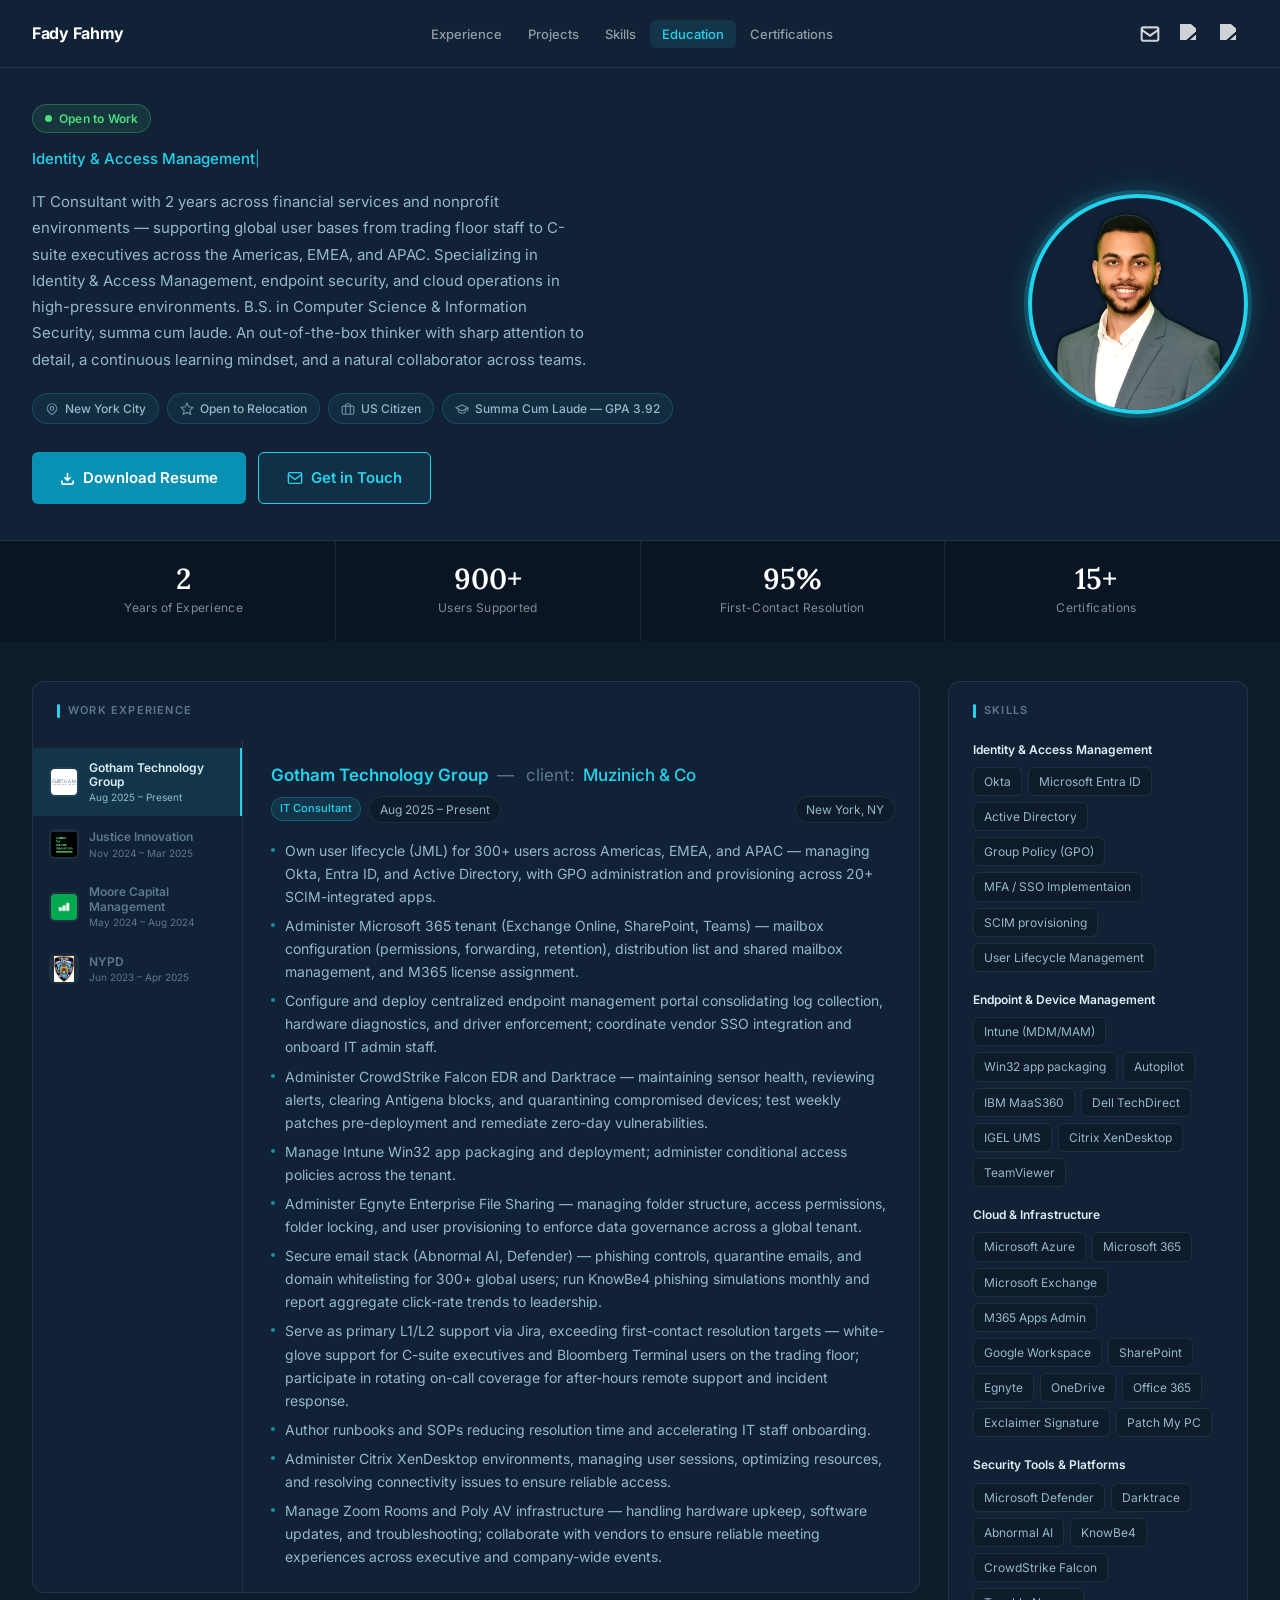
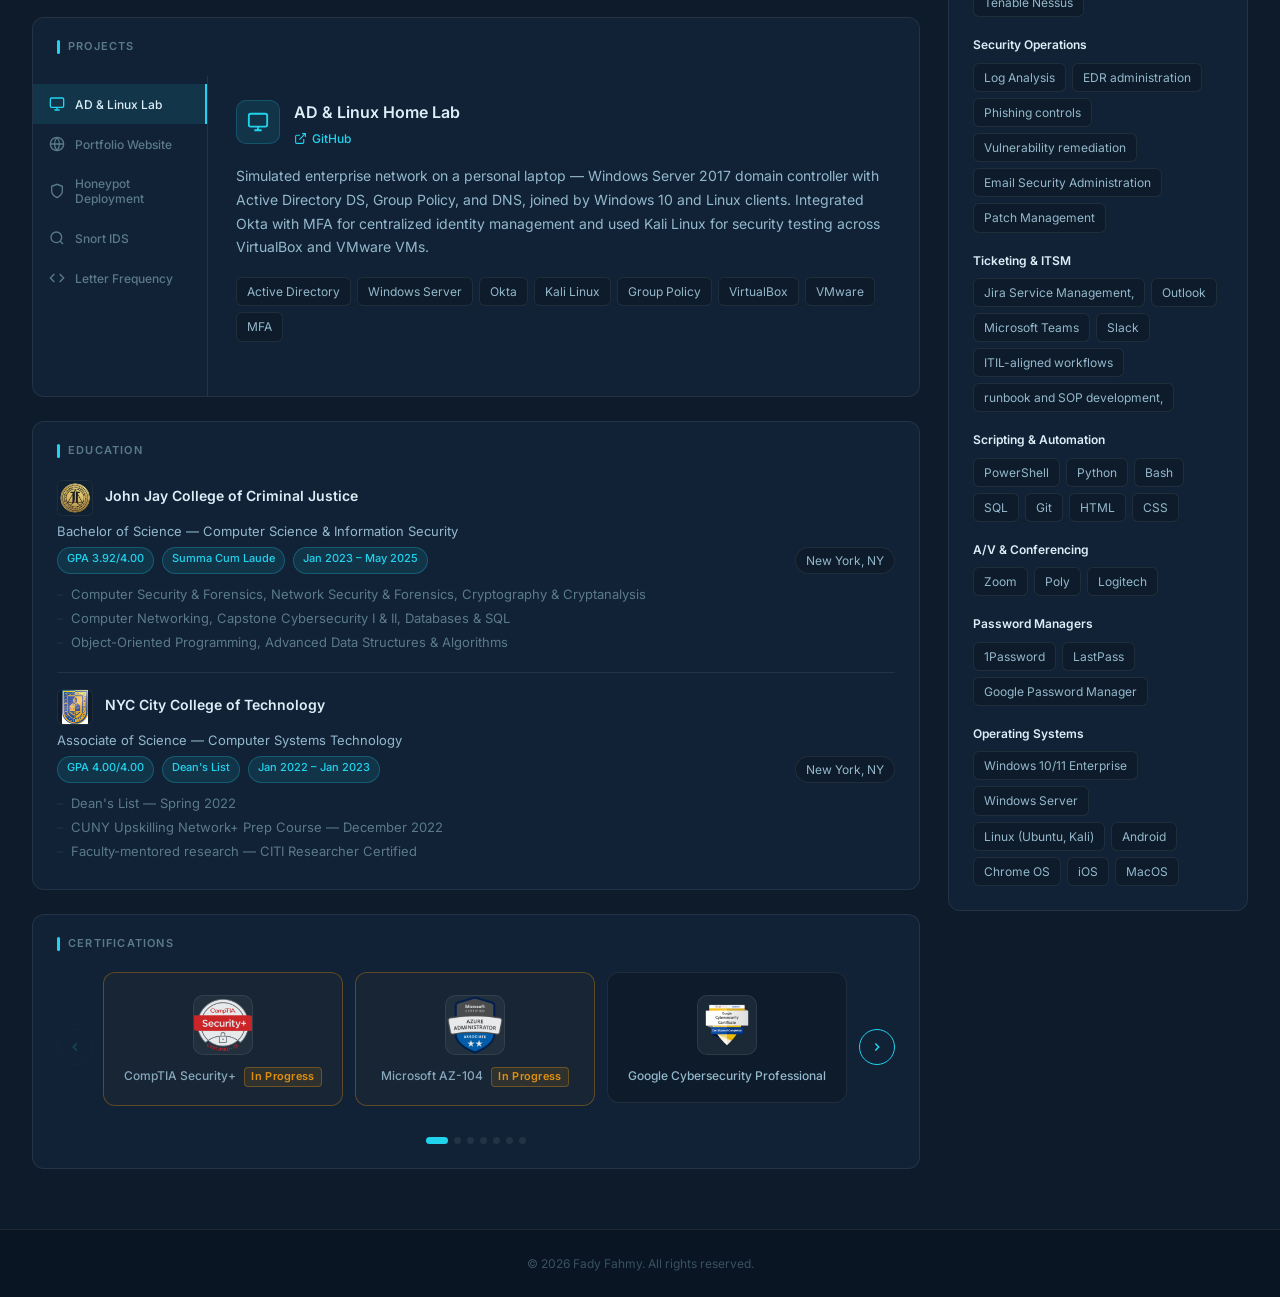
==== commit 742de5b5: "Update index.html" ====
--- a/index.html
+++ b/index.html
@@ -562,7 +562,7 @@
 <div class="skill-group">
 <p class="skill-group-label">Cloud &amp; Infrastructure</p>
 <div class="skill-tags">
-<span class="skill-tag">Microsoft Azure</span><span class="skill-tag">Microsoft 365</span><span class="skill-tag">Microsoft Exchange</span><span class="skill-tag">M365 Apps Admin</span><span class="skill-tag">SharePoint</span><span class="skill-tag">Egnyte</span><span class="skill-tag">OneDrive</span><span class="skill-tag">Office 365</span><span class="skill-tag">Google Workspace</span><span class="skill-tag">Exclaimer Signature</span><span class="skill-tag">Patch My PC</span>
+<span class="skill-tag">Microsoft Azure</span><span class="skill-tag">Microsoft 365</span><span class="skill-tag">Microsoft Exchange</span><span class="skill-tag">M365 Apps Admin</span><span class="skill-tag">Google Workspace</span><span class="skill-tag">SharePoint</span><span class="skill-tag">Egnyte</span><span class="skill-tag">OneDrive</span><span class="skill-tag">Office 365</span><span class="skill-tag">Exclaimer Signature</span><span class="skill-tag">Patch My PC</span>
 </div>
 </div>
 <div class="skill-group">
--- a/styles.css
+++ b/styles.css
@@ -1 +1 @@
-﻿@import url('https://fonts.googleapis.com/css2?family=Inter:wght@300;400;500;600;700&family=Lora:wght@600&display=swap');:root{--navy:#dceef7;--navy-light:#b8d8ea;--accent:#22d3ee;--accent-bg:rgba(34,211,238,0.1);--border:rgba(255,255,255,0.08);--bg:#0d1b2a;--bg-white:#112236;--text:#94b8cc;--text-light:#5a7a8a;--text-dark:#dceef7;--green:#4ade80;--green-bg:rgba(74,222,128,0.1);--green-border:rgba(74,222,128,0.3);--header-h:68px;}*,*::before,*::after{box-sizing:border-box;margin:0;padding:0;}html{scroll-behavior:smooth;scroll-padding-top:calc(var(--header-h) + 24px);}body{font-family:'Inter',sans-serif;background:var(--bg);color:var(--text);line-height:1.6;font-size:15px;}::-webkit-scrollbar{width:5px;}::-webkit-scrollbar-track{background:var(--bg);}::-webkit-scrollbar-thumb{background:var(--border);border-radius:4px;}.sr-only{position:absolute;width:1px;height:1px;padding:0;margin:-1px;overflow:hidden;clip:rect(0,0,0,0);white-space:nowrap;border:0;}.fade-in{opacity:0;transform:translateY(20px);transition:opacity 0.55s ease,transform 0.55s ease;}.fade-in.visible{opacity:1;transform:translateY(0);}header{position:sticky;top:0;z-index:100;height:var(--header-h);background:var(--bg-white);border-bottom:1px solid var(--border);}.header-content{max-width:1400px;margin:0 auto;height:100%;display:flex;align-items:center;justify-content:space-between;padding:0 32px;gap:24px;}.logo-mono{font-family:'Inter',sans-serif;font-size:16px;font-weight:700;color:#fff;text-decoration:none;flex-shrink:0;white-space:nowrap;letter-spacing:-0.3px;transition:opacity 0.15s;}.logo-mono:hover{opacity:0.8;}nav{padding-left:8px;}nav ul{list-style:none;display:flex;gap:2px;}nav ul li a{font-size:13px;font-weight:500;color:rgba(255,255,255,0.55);text-decoration:none;padding:6px 12px;border-radius:6px;transition:color 0.15s,background 0.15s;white-space:nowrap;}nav ul li a:hover,nav ul li a.active{color:var(--accent);background:var(--accent-bg);}.header-icons{display:flex;align-items:center;gap:4px;flex-shrink:0;}.header-icon-link{display:flex;align-items:center;justify-content:center;width:36px;height:36px;border-radius:50%;transition:background 0.15s;}.header-icon-link:hover{background:var(--accent-bg);}.header-icon-img{width:20px;height:20px;filter:brightness(0) invert(1) opacity(0.8);}.nav-toggle{display:none;flex-direction:column;gap:5px;background:none;border:none;cursor:pointer;padding:6px;border-radius:6px;flex-shrink:0;transition:background 0.15s;}.nav-toggle span{display:block;width:22px;height:2px;background:var(--text-light);border-radius:2px;transition:transform 0.22s ease,opacity 0.22s ease;}.nav-toggle:hover{background:var(--accent-bg);}.nav-toggle.open span:nth-child(1){transform:translateY(7px) rotate(45deg);}.nav-toggle.open span:nth-child(2){opacity:0;transform:scaleX(0);}.nav-toggle.open span:nth-child(3){transform:translateY(-7px) rotate(-45deg);}.hero{background:var(--bg-white);border-bottom:1px solid var(--border);}.hero-inner{max-width:1400px;margin:0 auto;padding:36px 32px 36px;display:grid;grid-template-columns:1fr auto;align-items:center;gap:48px;}.open-to-work{display:inline-flex;align-items:center;gap:7px;font-size:12px;font-weight:600;color:var(--green);background:var(--green-bg);border:1px solid var(--green-border);border-radius:20px;padding:4px 12px;margin-bottom:14px;letter-spacing:0.2px;}.otw-dot{width:7px;height:7px;border-radius:50%;background:var(--green);flex-shrink:0;animation:pulse-green 2s ease-in-out infinite;}@keyframes pulse-green{0%,100%{box-shadow:0 0 0 0 rgba(74,222,128,0.4);}50%{box-shadow:0 0 0 5px rgba(74,222,128,0);}}.hero h1{font-family:'Lora',serif;font-size:clamp(2rem,4vw,3rem);font-weight:600;color:var(--navy);line-height:1.15;margin-bottom:10px;}.hero-tagline{font-size:15px;font-weight:500;color:var(--accent);margin-bottom:18px;min-height:22px;}.typing-cursor{animation:blink 1s step-end infinite;font-weight:300;opacity:1;}@keyframes blink{0%,100%{opacity:1;}50%{opacity:0;}}.hero-bio{font-size:15px;color:var(--text);line-height:1.75;max-width:560px;margin-bottom:20px;}.hero-bio p + p{margin-top:10px;}.hero-meta{display:flex;gap:8px;flex-wrap:wrap;margin-bottom:28px;}.meta-item{display:inline-flex;align-items:center;gap:6px;font-size:12px;font-weight:500;color:var(--text);background:rgba(34,211,238,0.06);border:1px solid rgba(34,211,238,0.18);border-radius:20px;padding:5px 12px;}.meta-item svg{flex-shrink:0;opacity:0.7;}.hero-actions{display:flex;gap:12px;flex-wrap:wrap;}.btn-primary{display:inline-flex;align-items:center;gap:8px;font-size:15px;font-weight:600;padding:13px 28px;background:#0891b2;color:#fff;border-radius:6px;text-decoration:none;transition:background 0.15s,transform 0.15s;}.btn-primary:hover{background:#0e7490;transform:translateY(-1px);}.btn-secondary{display:inline-flex;align-items:center;gap:8px;font-size:15px;font-weight:600;padding:13px 28px;background:rgba(34,211,238,0.08);color:var(--accent);border:1px solid var(--accent);border-radius:6px;text-decoration:none;transition:background 0.15s;}.btn-secondary:hover{background:rgba(34,211,238,0.25);color:var(--accent);}.hero-photo img{width:220px;height:220px;border-radius:50%;object-fit:cover;border:4px solid var(--accent);box-shadow:0 0 0 4px rgba(34,211,238,0.2),0 0 24px rgba(34,211,238,0.3),0 8px 24px rgba(0,0,0,0.35);display:block;transition:transform 0.3s ease,box-shadow 0.3s ease;}.hero-photo img:hover{transform:scale(1.04);box-shadow:0 0 0 4px rgba(34,211,238,0.3),0 0 32px rgba(34,211,238,0.45),0 12px 32px rgba(0,0,0,0.5);}.stats-bar{background:#091522;}.stats-inner{max-width:1400px;margin:0 auto;padding:0 32px;display:flex;}.stat{flex:1;padding:24px 20px;text-align:center;border-right:1px solid rgba(255,255,255,0.08);}.stat:last-child{border-right:none;}.stat-number{font-family:'Lora',serif;font-size:1.8rem;font-weight:600;color:#fff;line-height:1;margin-bottom:4px;}.stat-label{font-size:12px;color:rgba(255,255,255,0.5);letter-spacing:0.3px;}.content-wrap{max-width:1400px;margin:0 auto;padding:40px 32px 60px;display:grid;grid-template-columns:1fr 300px;gap:28px;align-items:start;}.main-col{display:flex;flex-direction:column;gap:24px;min-width:0;}.side-col{display:flex;flex-direction:column;gap:24px;min-width:0;overflow:hidden;}.card{background:var(--bg-white);border:1px solid var(--border);border-radius:12px;overflow:hidden;}.card-header{padding:20px 24px 0;}.card-title{font-size:11px;font-weight:600;letter-spacing:1.2px;text-transform:uppercase;color:var(--text-light);margin-bottom:20px;display:flex;align-items:center;gap:8px;}.card-title::before{content:'';display:block;width:3px;height:14px;background:var(--accent);border-radius:2px;flex-shrink:0;}.card-body{padding:0 24px 24px;}.exp-card > .card-body{padding:0;}.exp-tabs-wrap{display:flex;min-height:420px;}.exp-tab-list{display:flex;flex-direction:column;width:210px;flex-shrink:0;border-right:1px solid var(--border);padding:8px 0;}.exp-tab{display:flex;align-items:center;gap:10px;padding:13px 16px;background:none;border:none;border-right:2px solid transparent;cursor:pointer;text-align:left;transition:background 0.2s,border-color 0.2s,color 0.2s;color:var(--text-light);font-family:'Inter',sans-serif;}.exp-tab:hover{background:var(--accent-bg);color:var(--text);border-right-color:rgba(34,211,238,0.3);}.exp-tab.active{background:var(--accent-bg);color:var(--text-dark);border-right:2px solid var(--accent);}.tab-logo{width:30px;height:30px;object-fit:contain;border-radius:6px;background:rgba(255,255,255,0.06);padding:2px;flex-shrink:0;}.tab-meta{display:flex;flex-direction:column;gap:2px;}.tab-company{font-size:12px;font-weight:600;line-height:1.2;}.tab-date{font-size:10px;color:var(--text-light);}.exp-tab.active .tab-date{color:var(--text);}.exp-panels{flex:1;padding:24px 24px 24px 28px;overflow:hidden;}.exp-panel{display:none;}.exp-panel.active{display:block;animation:fadePanel 0.2s ease;}@keyframes fadePanel{from{opacity:0;transform:translateX(6px);}to{opacity:1;transform:translateX(0);}}.exp-panel-title{font-size:17px;font-weight:600;color:var(--text-dark);margin-bottom:8px;line-height:1.4;}.exp-at{color:var(--text-light);font-weight:400;margin:0 4px;}.exp-co{color:var(--accent);}.exp-dash{color:var(--text-light);font-weight:400;margin:0 4px;}.exp-client{color:var(--accent);font-weight:500;}.exp-panel-meta{display:flex;align-items:center;gap:8px;margin-bottom:16px;}.exp-loc{font-size:12px;color:var(--text);white-space:nowrap;background:var(--bg);padding:3px 10px;border-radius:20px;border:1px solid var(--border);flex-shrink:0;margin-left:auto;}@media (max-width:640px){.exp-tabs-wrap{flex-direction:column;}.exp-tab-list{flex-direction:row;width:100%;overflow-x:auto;border-right:none;border-bottom:1px solid var(--border);padding:0;}.exp-tab{flex-direction:column;align-items:center;padding:10px 14px;border-right:none;border-bottom:2px solid transparent;white-space:nowrap;}.exp-tab:hover{border-right-color:transparent;border-bottom-color:rgba(34,211,238,0.3);}.exp-tab.active{border-right:none;border-bottom:2px solid var(--accent);}.tab-date{display:none;}.exp-panels{padding:20px 16px;}}.exp-timeline{position:relative;padding-left:20px;}.exp-timeline::before{content:'';position:absolute;left:0;top:6px;bottom:6px;width:2px;background:linear-gradient(to bottom,var(--accent),rgba(34,211,238,0.08));border-radius:2px;}.exp-entry{position:relative;padding:20px 0;border-bottom:1px solid var(--border);}.exp-entry:first-child{padding-top:0;}.exp-entry:last-child{border-bottom:none;padding-bottom:0;}.exp-entry::before{content:'';position:absolute;left:-24px;top:20px;width:8px;height:8px;border-radius:50%;background:var(--accent);border:2px solid var(--bg-white);box-shadow:0 0 0 2px var(--accent);}.exp-entry:first-child::before{top:0;}.exp-top{display:flex;justify-content:space-between;align-items:flex-start;gap:12px;margin-bottom:3px;flex-wrap:wrap;}.exp-logo-row{display:flex;align-items:center;gap:12px;width:100%;}.company-logo{width:36px;height:36px;border-radius:6px;border:1px solid var(--border);background:var(--bg);flex-shrink:0;object-fit:contain;}.exp-role{font-size:15px;font-weight:600;color:var(--text-dark);}.exp-period{font-size:12px;color:var(--text);white-space:nowrap;background:var(--bg);padding:3px 10px;border-radius:20px;border:1px solid var(--border);flex-shrink:0;}.exp-type{font-size:11px;font-weight:500;color:var(--accent);background:var(--accent-bg);border:1px solid rgba(34,211,238,0.25);padding:2px 8px;border-radius:20px;white-space:nowrap;flex-shrink:0;}.exp-company{font-size:13px;color:var(--accent);font-weight:500;margin-bottom:12px;}.exp-list{list-style:none;padding:0;display:flex;flex-direction:column;gap:6px;}.exp-list li{font-size:14px;color:var(--text);line-height:1.65;padding-left:14px;position:relative;}.exp-list li::before{content:'';position:absolute;left:0;top:9px;width:4px;height:4px;border-radius:50%;background:var(--accent);opacity:0.6;}.proj-card > .card-body{padding:0;}.proj-tabs-wrap{display:flex;min-height:320px;}.proj-tab-list{display:flex;flex-direction:column;width:175px;flex-shrink:0;border-right:1px solid var(--border);padding:8px 0;}.proj-tab{display:flex;align-items:center;gap:10px;padding:12px 16px;background:none;border:none;border-right:2px solid transparent;cursor:pointer;text-align:left;font-size:12px;font-weight:500;font-family:'Inter',sans-serif;color:var(--text-light);transition:background 0.2s,border-color 0.2s,color 0.2s;}.proj-tab:hover{background:var(--accent-bg);color:var(--text);border-right-color:rgba(34,211,238,0.3);}.proj-tab.active{background:var(--accent-bg);color:var(--text-dark);border-right:2px solid var(--accent);}.proj-tab-icon{display:flex;align-items:center;justify-content:center;flex-shrink:0;color:var(--text-light);}.proj-tab.active .proj-tab-icon{color:var(--accent);}.proj-panels{flex:1;padding:24px 24px 24px 28px;}.proj-panel{display:none;}.proj-panel.active{display:block;animation:fadePanel 0.2s ease;}.proj-panel-header{display:flex;align-items:flex-start;gap:14px;margin-bottom:16px;}.proj-panel-icon{display:flex;align-items:center;justify-content:center;width:44px;height:44px;background:var(--accent-bg);border:1px solid rgba(34,211,238,0.2);border-radius:10px;flex-shrink:0;}.proj-panel-title-wrap{display:flex;flex-direction:column;gap:6px;padding-top:2px;}.proj-panel-name{font-size:16px;font-weight:600;color:var(--text-dark);line-height:1.3;}.proj-gh-link{display:inline-flex;align-items:center;gap:5px;font-size:12px;color:var(--accent);text-decoration:none;font-weight:500;transition:opacity 0.2s;}.proj-gh-link:hover{opacity:0.75;}.proj-panel-desc{font-size:14px;color:var(--text);line-height:1.7;margin-bottom:18px;}@media (max-width:640px){.proj-tabs-wrap{flex-direction:column;}.proj-tab-list{flex-direction:row;width:100%;overflow-x:auto;border-right:none;border-bottom:1px solid var(--border);padding:0;}.proj-tab{flex-direction:column;align-items:center;text-align:center;padding:10px 12px;border-right:none;border-bottom:2px solid transparent;white-space:nowrap;font-size:11px;}.proj-tab:hover{border-right-color:transparent;border-bottom-color:rgba(34,211,238,0.3);}.proj-tab.active{border-right:none;border-bottom:2px solid var(--accent);}.proj-panels{padding:20px 16px;}}.project-grid{display:flex;flex-direction:column;gap:14px;}.project-card{padding:16px;border:1px solid var(--border);border-radius:10px;background:var(--bg);transition:border-color 0.15s,background 0.15s;}.project-card:hover{border-color:var(--accent);background:rgba(34,211,238,0.04);}.project-header{display:flex;align-items:flex-start;justify-content:space-between;gap:12px;margin-bottom:10px;}.project-header-left{display:flex;align-items:flex-start;gap:12px;}.project-icon{flex-shrink:0;width:36px;height:36px;background:var(--accent-bg);border:1px solid rgba(34,211,238,0.2);border-radius:8px;display:flex;align-items:center;justify-content:center;}.project-name{font-size:14px;font-weight:600;color:var(--text-dark);margin-bottom:4px;}.project-link{display:inline-flex;align-items:center;gap:5px;font-size:12px;font-weight:500;color:var(--accent);text-decoration:none;padding:4px 10px;border:1px solid rgba(34,211,238,0.3);border-radius:6px;white-space:nowrap;flex-shrink:0;transition:background 0.15s;}.project-link:hover{background:var(--accent-bg);}.project-desc{font-size:13px;color:var(--text);line-height:1.65;margin-bottom:12px;}.project-tags{display:flex;flex-wrap:wrap;gap:6px;}.skill-grid{display:grid;grid-template-columns:repeat(3,1fr);gap:24px 32px;}@media (max-width:900px){.skill-grid{grid-template-columns:repeat(2,1fr);}}@media (max-width:560px){.skill-grid{grid-template-columns:1fr;}}.skill-group{margin-bottom:18px;}.skill-group:last-child{margin-bottom:0;}.skill-group-label{font-size:12px;font-weight:600;color:var(--text-dark);margin-bottom:8px;display:flex;align-items:center;gap:8px;flex-wrap:wrap;}.skill-tags{display:flex;flex-wrap:wrap;gap:6px;}.skill-tag{font-size:12px;padding:4px 10px;border-radius:6px;background:var(--bg);border:1px solid var(--border);color:var(--text);}.edu-entry{padding:16px 0;border-bottom:1px solid var(--border);}.edu-entry:first-child{padding-top:0;}.edu-entry:last-child{border-bottom:none;padding-bottom:0;}.edu-logo-row{display:flex;align-items:center;gap:12px;margin-bottom:6px;}.edu-school{font-size:14px;font-weight:600;color:var(--text-dark);margin-bottom:2px;}.edu-degree{font-size:13px;color:var(--text);margin-bottom:6px;line-height:1.5;}.edu-meta{display:flex;gap:8px;flex-wrap:wrap;margin-bottom:10px;}.edu-pill{font-size:11px;padding:2px 9px;border-radius:20px;background:var(--accent-bg);color:var(--accent);border:1px solid rgba(34,211,238,0.25);font-weight:500;}.edu-notes{list-style:none;padding:0;}.edu-notes li{font-size:13px;color:var(--text-light);padding-left:14px;position:relative;margin-bottom:3px;}.edu-notes li::before{content:'–';position:absolute;left:0;color:var(--border);}.cert-item{display:flex;flex-direction:column;align-items:center;text-align:center;padding:22px 14px 18px;border:1px solid var(--border);border-radius:12px;text-decoration:none;background:var(--bg);transition:border-color 0.22s,transform 0.22s,box-shadow 0.22s;gap:12px;width:100%;}.cert-item:hover{border-color:var(--accent);transform:translateY(-4px);box-shadow:0 8px 24px rgba(34,211,238,0.13);}.cert-badge{width:60px;height:60px;border-radius:10px;overflow:hidden;background:rgba(255,255,255,0.06);border:1px solid var(--border);display:flex;align-items:center;justify-content:center;flex-shrink:0;}.cert-badge img{width:100%;height:100%;object-fit:contain;display:block;}.cert-name{font-size:12px;color:var(--text);font-weight:500;line-height:1.45;text-align:center;}.cert-item.in-progress{border-color:rgba(245,158,11,0.35);background:rgba(245,158,11,0.03);opacity:0.9;pointer-events:none;cursor:default;}.cert-item.in-progress:hover{transform:none;box-shadow:none;}.cert-tag{display:inline-block;font-style:normal;font-size:0.68rem;font-weight:600;color:#f59e0b;background:rgba(245,158,11,0.12);border:1px solid rgba(245,158,11,0.35);border-radius:4px;padding:1px 6px;margin-left:5px;vertical-align:middle;letter-spacing:0.03em;}.cert-carousel{display:flex;align-items:center;gap:10px;}.cert-arrow{flex-shrink:0;width:36px;height:36px;border-radius:50%;border:1.5px solid var(--accent);background:transparent;color:var(--accent);cursor:pointer;display:flex;align-items:center;justify-content:center;transition:background 0.15s,color 0.15s,border-color 0.15s;}.cert-arrow:hover:not(:disabled){background:var(--accent);color:var(--bg);}.cert-arrow:disabled{opacity:0.22;cursor:default;border-color:var(--border);}.cert-track-outer{flex:1;overflow:hidden;min-width:0;}.cert-track{display:flex;gap:12px;transition:transform 0.4s cubic-bezier(0.25,0.46,0.45,0.94);will-change:transform;}.cert-slide{flex-shrink:0;}.cert-dots{display:flex;justify-content:center;align-items:center;gap:6px;margin-top:16px;}.cert-dot{height:7px;width:7px;border-radius:4px;background:var(--border);border:none;cursor:pointer;padding:0;transition:background 0.25s,width 0.25s;}.cert-dot.active{background:var(--accent);width:22px;}@media (max-width:640px){.cert-carousel{gap:6px;}}footer{background:#091522;border-top:1px solid var(--border);text-align:center;padding:24px 20px;font-size:13px;color:var(--text-light);}.footer-note{font-size:12px;opacity:0.6;}.back-to-top{position:fixed;bottom:28px;right:28px;width:44px;height:44px;border-radius:50%;background:var(--accent);color:#fff;border:none;cursor:pointer;display:flex;align-items:center;justify-content:center;opacity:0;visibility:hidden;transform:translateY(8px);transition:opacity 0.2s,visibility 0.2s,transform 0.2s,background 0.15s;z-index:99;box-shadow:0 4px 14px rgba(34,211,238,0.4);}.back-to-top.visible{opacity:1;visibility:visible;transform:translateY(0);}.back-to-top:hover{background:#06b6d4;}@media (max-width:860px){.content-wrap{grid-template-columns:1fr;}.side-col{order:-1;}.hero-inner{grid-template-columns:1fr;}.hero-photo{display:none;}.stats-inner{flex-wrap:wrap;}.stat{flex:1 1 50%;}.nav-toggle{display:flex;}nav{display:none;position:fixed;top:var(--header-h);left:0;right:0;background:var(--bg-white);border-top:1px solid var(--border);border-bottom:1px solid var(--border);border-left:none;padding:8px 16px 16px;z-index:99;box-shadow:0 8px 24px rgba(0,0,0,0.35);}nav.open{display:block;}nav ul{flex-direction:column;gap:2px;}nav ul li a{display:block;font-size:14px;padding:10px 14px;}}@media (max-width:600px){.header-content{padding:0 16px;}.hero-inner{padding:36px 16px 32px;}.stats-inner{padding:0 16px;}.content-wrap{padding:24px 16px 48px;}nav ul li a{font-size:12px;padding:5px 8px;}}@media print{header,.back-to-top,.hero-photo,.hero-actions,footer{display:none !important;}body{background:#fff;color:#111;font-size:11pt;line-height:1.4;}.hero{background:#fff;border:none;padding:0;}.open-to-work,.hero-eyebrow,.hero-tagline{display:none;}.hero h1{color:#111;font-size:22pt;font-family:serif;}.hero-bio p,.hero-meta{color:#333;}.stats-bar{background:#fff;border:none;}.stat-number{color:#111;}.stat-label{color:#555;}.content-wrap{grid-template-columns:1fr;padding:0;gap:14pt;}.card{border:1px solid #ccc;break-inside:avoid;background:#fff;box-shadow:none;border-radius:0;}.card-title{color:#555;}.exp-role,.edu-school,.project-name{color:#111;}.exp-company,.exp-period,.edu-degree{color:#333;}.exp-list li,.edu-notes li,.project-desc{color:#333;}.skill-tag,.edu-pill{border:1px solid #ccc;color:#333;background:#f5f5f5;}.cert-item{border:1px solid #ccc;background:#fff;}.cert-name{color:#111;}.exp-timeline::before,.exp-entry::before{display:none;}.exp-timeline{padding-left:0;}.fade-in{opacity:1;transform:none;}.project-link{display:none;}}+﻿@import url('https://fonts.googleapis.com/css2?family=Inter:wght@300;400;500;600;700&family=Lora:wght@600&display=swap');:root{--navy:#dceef7;--navy-light:#b8d8ea;--accent:#22d3ee;--accent-bg:rgba(34,211,238,0.1);--border:rgba(255,255,255,0.08);--bg:#0d1b2a;--bg-white:#112236;--text:#94b8cc;--text-light:#5a7a8a;--text-dark:#dceef7;--green:#4ade80;--green-bg:rgba(74,222,128,0.1);--green-border:rgba(74,222,128,0.3);--header-h:68px;}*,*::before,*::after{box-sizing:border-box;margin:0;padding:0;}html{scroll-behavior:smooth;scroll-padding-top:calc(var(--header-h) + 24px);}body{font-family:'Inter',sans-serif;background:var(--bg);color:var(--text);line-height:1.6;font-size:15px;}::-webkit-scrollbar{width:5px;}::-webkit-scrollbar-track{background:var(--bg);}::-webkit-scrollbar-thumb{background:var(--border);border-radius:4px;}.sr-only{position:absolute;width:1px;height:1px;padding:0;margin:-1px;overflow:hidden;clip:rect(0,0,0,0);white-space:nowrap;border:0;}.fade-in{opacity:0;transform:translateY(20px);transition:opacity 0.55s ease,transform 0.55s ease;}.fade-in.visible{opacity:1;transform:translateY(0);}header{position:sticky;top:0;z-index:100;height:var(--header-h);background:var(--bg-white);border-bottom:1px solid var(--border);}.header-content{max-width:1400px;margin:0 auto;height:100%;display:flex;align-items:center;justify-content:space-between;padding:0 32px;gap:24px;}.logo-mono{font-family:'Inter',sans-serif;font-size:16px;font-weight:700;color:#fff;text-decoration:none;flex-shrink:0;white-space:nowrap;letter-spacing:-0.3px;transition:opacity 0.15s;}.logo-mono:hover{opacity:0.8;}nav{padding-left:8px;}nav ul{list-style:none;display:flex;gap:2px;}nav ul li a{font-size:13px;font-weight:500;color:rgba(255,255,255,0.55);text-decoration:none;padding:6px 12px;border-radius:6px;transition:color 0.15s,background 0.15s;white-space:nowrap;}nav ul li a:hover,nav ul li a.active{color:var(--accent);background:var(--accent-bg);}.header-icons{display:flex;align-items:center;gap:4px;flex-shrink:0;}.header-icon-link{display:flex;align-items:center;justify-content:center;width:36px;height:36px;border-radius:50%;transition:background 0.15s;}.header-icon-link:hover{background:var(--accent-bg);}.header-icon-img{width:20px;height:20px;filter:brightness(0) invert(1) opacity(0.8);}.nav-toggle{display:none;flex-direction:column;gap:5px;background:none;border:none;cursor:pointer;padding:6px;border-radius:6px;flex-shrink:0;transition:background 0.15s;}.nav-toggle span{display:block;width:22px;height:2px;background:var(--text-light);border-radius:2px;transition:transform 0.22s ease,opacity 0.22s ease;}.nav-toggle:hover{background:var(--accent-bg);}.nav-toggle.open span:nth-child(1){transform:translateY(7px) rotate(45deg);}.nav-toggle.open span:nth-child(2){opacity:0;transform:scaleX(0);}.nav-toggle.open span:nth-child(3){transform:translateY(-7px) rotate(-45deg);}.hero{background:var(--bg-white);border-bottom:1px solid var(--border);}.hero-inner{max-width:1400px;margin:0 auto;padding:36px 32px 36px;display:grid;grid-template-columns:1fr auto;align-items:center;gap:48px;}.open-to-work{display:inline-flex;align-items:center;gap:7px;font-size:12px;font-weight:600;color:var(--green);background:var(--green-bg);border:1px solid var(--green-border);border-radius:20px;padding:4px 12px;margin-bottom:14px;letter-spacing:0.2px;}.otw-dot{width:7px;height:7px;border-radius:50%;background:var(--green);flex-shrink:0;animation:pulse-green 2s ease-in-out infinite;}@keyframes pulse-green{0%,100%{box-shadow:0 0 0 0 rgba(74,222,128,0.4);}50%{box-shadow:0 0 0 5px rgba(74,222,128,0);}}.hero-tagline{font-size:15px;font-weight:500;color:var(--accent);margin-bottom:18px;min-height:22px;}.typing-cursor{animation:blink 1s step-end infinite;font-weight:300;opacity:1;}@keyframes blink{0%,100%{opacity:1;}50%{opacity:0;}}.hero-bio{font-size:15px;color:var(--text);line-height:1.75;max-width:560px;margin-bottom:20px;}.hero-meta{display:flex;gap:8px;flex-wrap:wrap;margin-bottom:28px;}.meta-item{display:inline-flex;align-items:center;gap:6px;font-size:12px;font-weight:500;color:var(--text);background:rgba(34,211,238,0.06);border:1px solid rgba(34,211,238,0.18);border-radius:20px;padding:5px 12px;}.meta-item svg{flex-shrink:0;opacity:0.7;}.hero-actions{display:flex;gap:12px;flex-wrap:wrap;}.btn-primary{display:inline-flex;align-items:center;gap:8px;font-size:15px;font-weight:600;padding:13px 28px;background:#0891b2;color:#fff;border-radius:6px;text-decoration:none;transition:background 0.15s,transform 0.15s;}.btn-primary:hover{background:#0e7490;transform:translateY(-1px);}.btn-secondary{display:inline-flex;align-items:center;gap:8px;font-size:15px;font-weight:600;padding:13px 28px;background:rgba(34,211,238,0.08);color:var(--accent);border:1px solid var(--accent);border-radius:6px;text-decoration:none;transition:background 0.15s;}.btn-secondary:hover{background:rgba(34,211,238,0.25);color:var(--accent);}.hero-photo img{width:220px;height:220px;border-radius:50%;object-fit:cover;border:4px solid var(--accent);box-shadow:0 0 0 4px rgba(34,211,238,0.2),0 0 24px rgba(34,211,238,0.3),0 8px 24px rgba(0,0,0,0.35);display:block;transition:transform 0.3s ease,box-shadow 0.3s ease;}.hero-photo img:hover{transform:scale(1.04);box-shadow:0 0 0 4px rgba(34,211,238,0.3),0 0 32px rgba(34,211,238,0.45),0 12px 32px rgba(0,0,0,0.5);}.stats-bar{background:#091522;}.stats-inner{max-width:1400px;margin:0 auto;padding:0 32px;display:flex;}.stat{flex:1;padding:24px 20px;text-align:center;border-right:1px solid rgba(255,255,255,0.08);}.stat:last-child{border-right:none;}.stat-number{font-family:'Lora',serif;font-size:1.8rem;font-weight:600;color:#fff;line-height:1;margin-bottom:4px;}.stat-label{font-size:12px;color:rgba(255,255,255,0.5);letter-spacing:0.3px;}.content-wrap{max-width:1400px;margin:0 auto;padding:40px 32px 60px;display:grid;grid-template-columns:1fr 300px;gap:28px;align-items:start;}.main-col{display:flex;flex-direction:column;gap:24px;min-width:0;}.side-col{display:flex;flex-direction:column;gap:24px;min-width:0;overflow:hidden;}.card{background:var(--bg-white);border:1px solid var(--border);border-radius:12px;overflow:hidden;}.card-header{padding:20px 24px 0;}.card-title{font-size:11px;font-weight:600;letter-spacing:1.2px;text-transform:uppercase;color:var(--text-light);margin-bottom:20px;display:flex;align-items:center;gap:8px;}.card-title::before{content:'';display:block;width:3px;height:14px;background:var(--accent);border-radius:2px;flex-shrink:0;}.card-body{padding:0 24px 24px;}.exp-card > .card-body{padding:0;}.exp-tabs-wrap{display:flex;min-height:420px;}.exp-tab-list{display:flex;flex-direction:column;width:210px;flex-shrink:0;border-right:1px solid var(--border);padding:8px 0;}.exp-tab{display:flex;align-items:center;gap:10px;padding:13px 16px;background:none;border:none;border-right:2px solid transparent;cursor:pointer;text-align:left;transition:background 0.2s,border-color 0.2s,color 0.2s;color:var(--text-light);font-family:'Inter',sans-serif;}.exp-tab:hover{background:var(--accent-bg);color:var(--text);border-right-color:rgba(34,211,238,0.3);}.exp-tab.active{background:var(--accent-bg);color:var(--text-dark);border-right:2px solid var(--accent);}.tab-logo{width:30px;height:30px;object-fit:contain;border-radius:6px;background:rgba(255,255,255,0.06);padding:2px;flex-shrink:0;}.tab-meta{display:flex;flex-direction:column;gap:2px;}.tab-company{font-size:12px;font-weight:600;line-height:1.2;}.tab-date{font-size:10px;color:var(--text-light);}.exp-tab.active .tab-date{color:var(--text);}.exp-panels{flex:1;padding:24px 24px 24px 28px;overflow:hidden;}.exp-panel{display:none;}.exp-panel.active{display:block;animation:fadePanel 0.2s ease;}@keyframes fadePanel{from{opacity:0;transform:translateX(6px);}to{opacity:1;transform:translateX(0);}}.exp-panel-title{font-size:17px;font-weight:600;color:var(--text-dark);margin-bottom:8px;line-height:1.4;}.exp-at{color:var(--text-light);font-weight:400;margin:0 4px;}.exp-co{color:var(--accent);}.exp-dash{color:var(--text-light);font-weight:400;margin:0 4px;}.exp-client{color:var(--accent);font-weight:500;}.exp-panel-meta{display:flex;align-items:center;gap:8px;margin-bottom:16px;}.exp-loc{font-size:12px;color:var(--text);white-space:nowrap;background:var(--bg);padding:3px 10px;border-radius:20px;border:1px solid var(--border);flex-shrink:0;margin-left:auto;}@media (max-width:640px){.exp-tabs-wrap{flex-direction:column;}.exp-tab-list{flex-direction:row;width:100%;overflow-x:auto;border-right:none;border-bottom:1px solid var(--border);padding:0;}.exp-tab{flex-direction:column;align-items:center;padding:10px 14px;border-right:none;border-bottom:2px solid transparent;white-space:nowrap;}.exp-tab:hover{border-right-color:transparent;border-bottom-color:rgba(34,211,238,0.3);}.exp-tab.active{border-right:none;border-bottom:2px solid var(--accent);}.tab-date{display:none;}.exp-panels{padding:20px 16px;}}.company-logo{width:36px;height:36px;border-radius:6px;border:1px solid var(--border);background:var(--bg);flex-shrink:0;object-fit:contain;}.exp-period{font-size:12px;color:var(--text);white-space:nowrap;background:var(--bg);padding:3px 10px;border-radius:20px;border:1px solid var(--border);flex-shrink:0;}.exp-type{font-size:11px;font-weight:500;color:var(--accent);background:var(--accent-bg);border:1px solid rgba(34,211,238,0.25);padding:2px 8px;border-radius:20px;white-space:nowrap;flex-shrink:0;}.exp-list{list-style:none;padding:0;display:flex;flex-direction:column;gap:6px;}.exp-list li{font-size:14px;color:var(--text);line-height:1.65;padding-left:14px;position:relative;}.exp-list li::before{content:'';position:absolute;left:0;top:9px;width:4px;height:4px;border-radius:50%;background:var(--accent);opacity:0.6;}.proj-card > .card-body{padding:0;}.proj-tabs-wrap{display:flex;min-height:320px;}.proj-tab-list{display:flex;flex-direction:column;width:175px;flex-shrink:0;border-right:1px solid var(--border);padding:8px 0;}.proj-tab{display:flex;align-items:center;gap:10px;padding:12px 16px;background:none;border:none;border-right:2px solid transparent;cursor:pointer;text-align:left;font-size:12px;font-weight:500;font-family:'Inter',sans-serif;color:var(--text-light);transition:background 0.2s,border-color 0.2s,color 0.2s;}.proj-tab:hover{background:var(--accent-bg);color:var(--text);border-right-color:rgba(34,211,238,0.3);}.proj-tab.active{background:var(--accent-bg);color:var(--text-dark);border-right:2px solid var(--accent);}.proj-tab-icon{display:flex;align-items:center;justify-content:center;flex-shrink:0;color:var(--text-light);}.proj-tab.active .proj-tab-icon{color:var(--accent);}.proj-panels{flex:1;padding:24px 24px 24px 28px;}.proj-panel{display:none;}.proj-panel.active{display:block;animation:fadePanel 0.2s ease;}.proj-panel-header{display:flex;align-items:flex-start;gap:14px;margin-bottom:16px;}.proj-panel-icon{display:flex;align-items:center;justify-content:center;width:44px;height:44px;background:var(--accent-bg);border:1px solid rgba(34,211,238,0.2);border-radius:10px;flex-shrink:0;}.proj-panel-title-wrap{display:flex;flex-direction:column;gap:6px;padding-top:2px;}.proj-panel-name{font-size:16px;font-weight:600;color:var(--text-dark);line-height:1.3;}.proj-gh-link{display:inline-flex;align-items:center;gap:5px;font-size:12px;color:var(--accent);text-decoration:none;font-weight:500;transition:opacity 0.2s;}.proj-gh-link:hover{opacity:0.75;}.proj-panel-desc{font-size:14px;color:var(--text);line-height:1.7;margin-bottom:18px;}@media (max-width:640px){.proj-tabs-wrap{flex-direction:column;}.proj-tab-list{flex-direction:row;width:100%;overflow-x:auto;border-right:none;border-bottom:1px solid var(--border);padding:0;}.proj-tab{flex-direction:column;align-items:center;text-align:center;padding:10px 12px;border-right:none;border-bottom:2px solid transparent;white-space:nowrap;font-size:11px;}.proj-tab:hover{border-right-color:transparent;border-bottom-color:rgba(34,211,238,0.3);}.proj-tab.active{border-right:none;border-bottom:2px solid var(--accent);}.proj-panels{padding:20px 16px;}}.project-tags{display:flex;flex-wrap:wrap;gap:6px;}.skill-group{margin-bottom:18px;}.skill-group:last-child{margin-bottom:0;}.skill-group-label{font-size:12px;font-weight:600;color:var(--text-dark);margin-bottom:8px;display:flex;align-items:center;gap:8px;flex-wrap:wrap;}.skill-tags{display:flex;flex-wrap:wrap;gap:6px;}.skill-tag{font-size:12px;padding:4px 10px;border-radius:6px;background:var(--bg);border:1px solid var(--border);color:var(--text);}.edu-entry{padding:16px 0;border-bottom:1px solid var(--border);}.edu-entry:first-child{padding-top:0;}.edu-entry:last-child{border-bottom:none;padding-bottom:0;}.edu-logo-row{display:flex;align-items:center;gap:12px;margin-bottom:6px;}.edu-school{font-size:14px;font-weight:600;color:var(--text-dark);margin-bottom:2px;}.edu-degree{font-size:13px;color:var(--text);margin-bottom:6px;line-height:1.5;}.edu-meta{display:flex;gap:8px;flex-wrap:wrap;margin-bottom:10px;}.edu-pill{font-size:11px;padding:2px 9px;border-radius:20px;background:var(--accent-bg);color:var(--accent);border:1px solid rgba(34,211,238,0.25);font-weight:500;}.edu-notes{list-style:none;padding:0;}.edu-notes li{font-size:13px;color:var(--text-light);padding-left:14px;position:relative;margin-bottom:3px;}.edu-notes li::before{content:'–';position:absolute;left:0;color:var(--border);}.cert-item{display:flex;flex-direction:column;align-items:center;text-align:center;padding:22px 14px 18px;border:1px solid var(--border);border-radius:12px;text-decoration:none;background:var(--bg);transition:border-color 0.22s,transform 0.22s,box-shadow 0.22s;gap:12px;width:100%;}.cert-item:hover{border-color:var(--accent);transform:translateY(-4px);box-shadow:0 8px 24px rgba(34,211,238,0.13);}.cert-badge{width:60px;height:60px;border-radius:10px;overflow:hidden;background:rgba(255,255,255,0.06);border:1px solid var(--border);display:flex;align-items:center;justify-content:center;flex-shrink:0;}.cert-badge img{width:100%;height:100%;object-fit:contain;display:block;}.cert-name{font-size:12px;color:var(--text);font-weight:500;line-height:1.45;text-align:center;}.cert-item.in-progress{border-color:rgba(245,158,11,0.35);background:rgba(245,158,11,0.03);opacity:0.9;pointer-events:none;cursor:default;}.cert-item.in-progress:hover{transform:none;box-shadow:none;}.cert-tag{display:inline-block;font-style:normal;font-size:0.68rem;font-weight:600;color:#f59e0b;background:rgba(245,158,11,0.12);border:1px solid rgba(245,158,11,0.35);border-radius:4px;padding:1px 6px;margin-left:5px;vertical-align:middle;letter-spacing:0.03em;}.cert-carousel{display:flex;align-items:center;gap:10px;}.cert-arrow{flex-shrink:0;width:36px;height:36px;border-radius:50%;border:1.5px solid var(--accent);background:transparent;color:var(--accent);cursor:pointer;display:flex;align-items:center;justify-content:center;transition:background 0.15s,color 0.15s,border-color 0.15s;}.cert-arrow:hover:not(:disabled){background:var(--accent);color:var(--bg);}.cert-arrow:disabled{opacity:0.22;cursor:default;border-color:var(--border);}.cert-track-outer{flex:1;overflow:hidden;min-width:0;}.cert-track{display:flex;gap:12px;transition:transform 0.4s cubic-bezier(0.25,0.46,0.45,0.94);will-change:transform;}.cert-slide{flex-shrink:0;}.cert-dots{display:flex;justify-content:center;align-items:center;gap:6px;margin-top:16px;}.cert-dot{height:7px;width:7px;border-radius:4px;background:var(--border);border:none;cursor:pointer;padding:0;transition:background 0.25s,width 0.25s;}.cert-dot.active{background:var(--accent);width:22px;}@media (max-width:640px){.cert-carousel{gap:6px;}}footer{background:#091522;border-top:1px solid var(--border);text-align:center;padding:24px 20px;font-size:13px;color:var(--text-light);}.footer-note{font-size:12px;opacity:0.6;}.back-to-top{position:fixed;bottom:28px;right:28px;width:44px;height:44px;border-radius:50%;background:var(--accent);color:#fff;border:none;cursor:pointer;display:flex;align-items:center;justify-content:center;opacity:0;visibility:hidden;transform:translateY(8px);transition:opacity 0.2s,visibility 0.2s,transform 0.2s,background 0.15s;z-index:99;box-shadow:0 4px 14px rgba(34,211,238,0.4);}.back-to-top.visible{opacity:1;visibility:visible;transform:translateY(0);}.back-to-top:hover{background:#06b6d4;}@media (max-width:860px){.content-wrap{grid-template-columns:1fr;}.side-col{order:-1;}.hero-inner{grid-template-columns:1fr;}.hero-photo{display:none;}.stats-inner{flex-wrap:wrap;}.stat{flex:1 1 50%;}.nav-toggle{display:flex;}nav{display:none;position:fixed;top:var(--header-h);left:0;right:0;background:var(--bg-white);border-top:1px solid var(--border);border-bottom:1px solid var(--border);border-left:none;padding:8px 16px 16px;z-index:99;box-shadow:0 8px 24px rgba(0,0,0,0.35);}nav.open{display:block;}nav ul{flex-direction:column;gap:2px;}nav ul li a{display:block;font-size:14px;padding:10px 14px;}}@media (max-width:600px){.header-content{padding:0 16px;}.hero-inner{padding:36px 16px 32px;}.stats-inner{padding:0 16px;}.content-wrap{padding:24px 16px 48px;}nav ul li a{font-size:12px;padding:5px 8px;}}@media print{header,.back-to-top,.hero-photo,.hero-actions,footer{display:none !important;}body{background:#fff;color:#111;font-size:11pt;line-height:1.4;}.hero{background:#fff;border:none;padding:0;}.open-to-work,.hero-eyebrow,.hero-tagline{display:none;}.hero-bio p,.hero-meta{color:#333;}.stats-bar{background:#fff;border:none;}.stat-number{color:#111;}.stat-label{color:#555;}.content-wrap{grid-template-columns:1fr;padding:0;gap:14pt;}.card{border:1px solid #ccc;break-inside:avoid;background:#fff;box-shadow:none;border-radius:0;}.card-title{color:#555;}.edu-school{color:#111;}.exp-period,.edu-degree{color:#333;}.exp-list li,.edu-notes li{color:#333;}.skill-tag,.edu-pill{border:1px solid #ccc;color:#333;background:#f5f5f5;}.cert-item{border:1px solid #ccc;background:#fff;}.cert-name{color:#111;}.fade-in{opacity:1;transform:none;}}
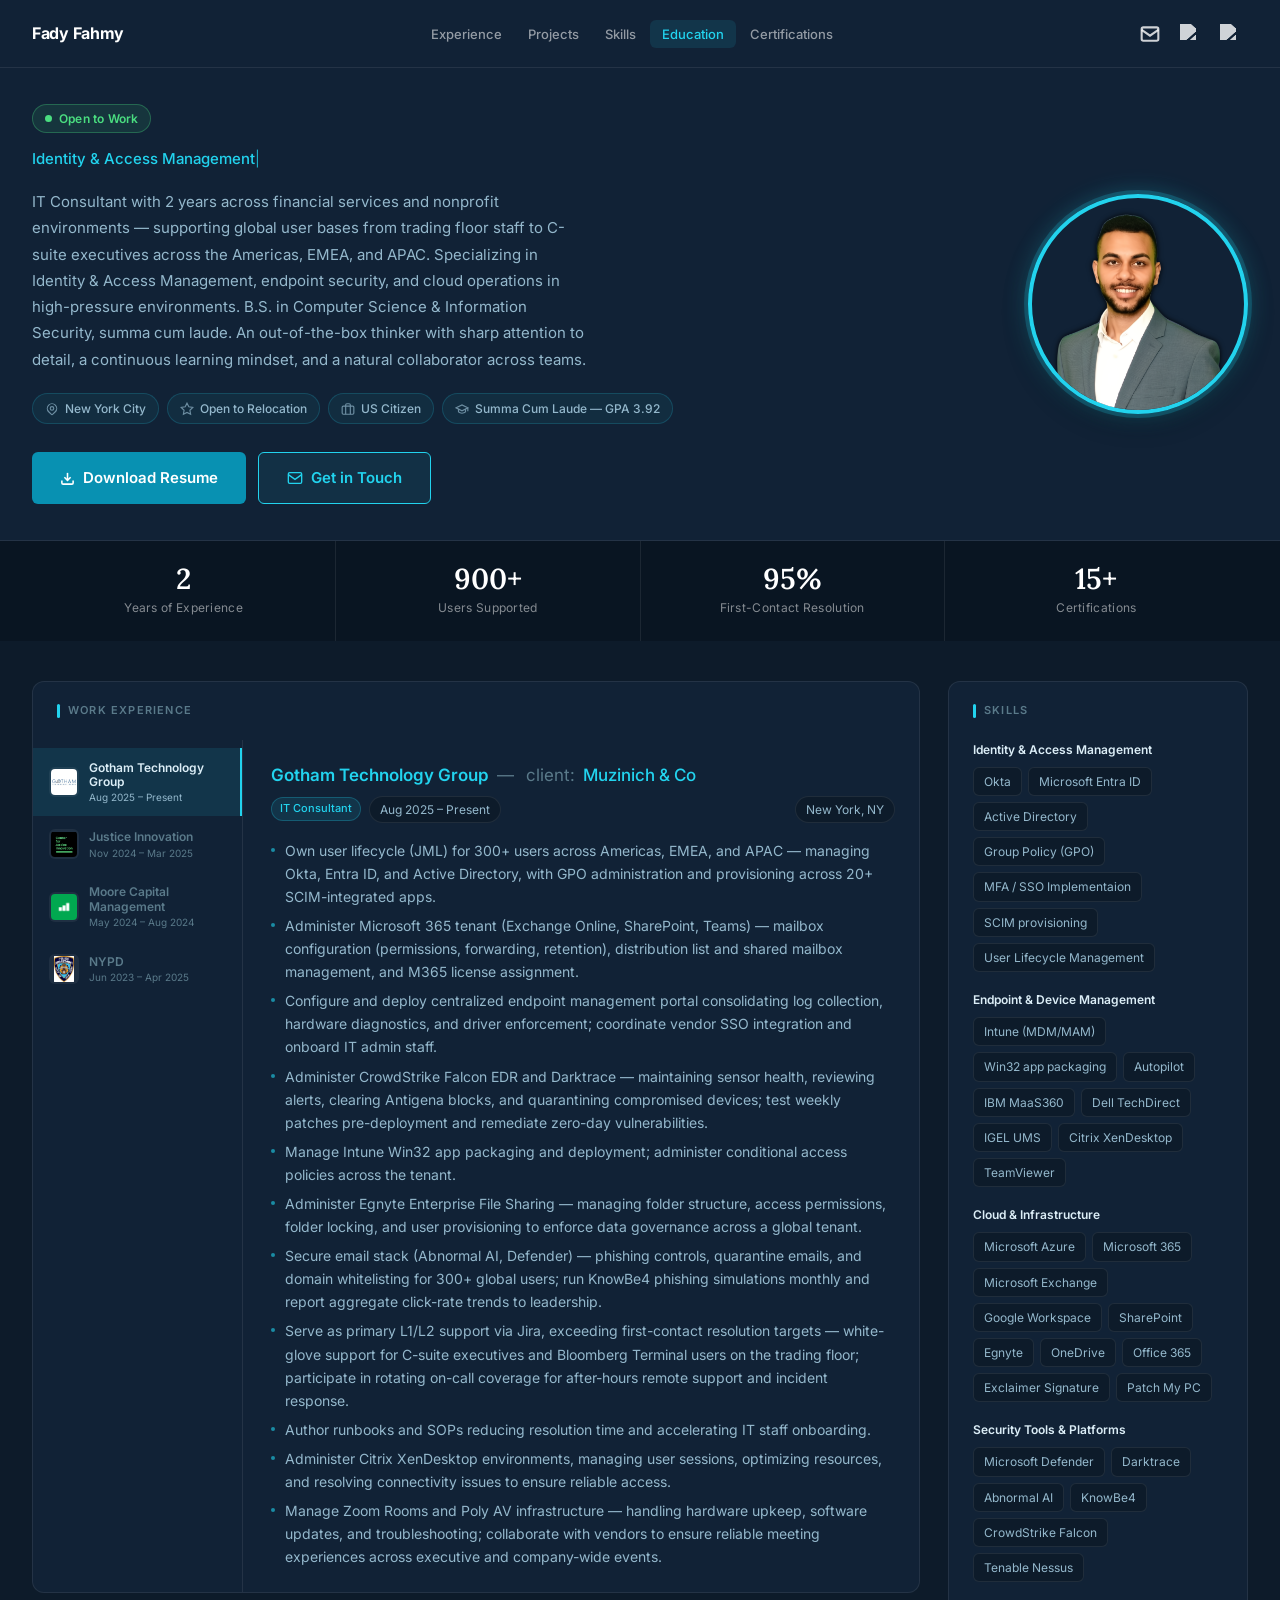
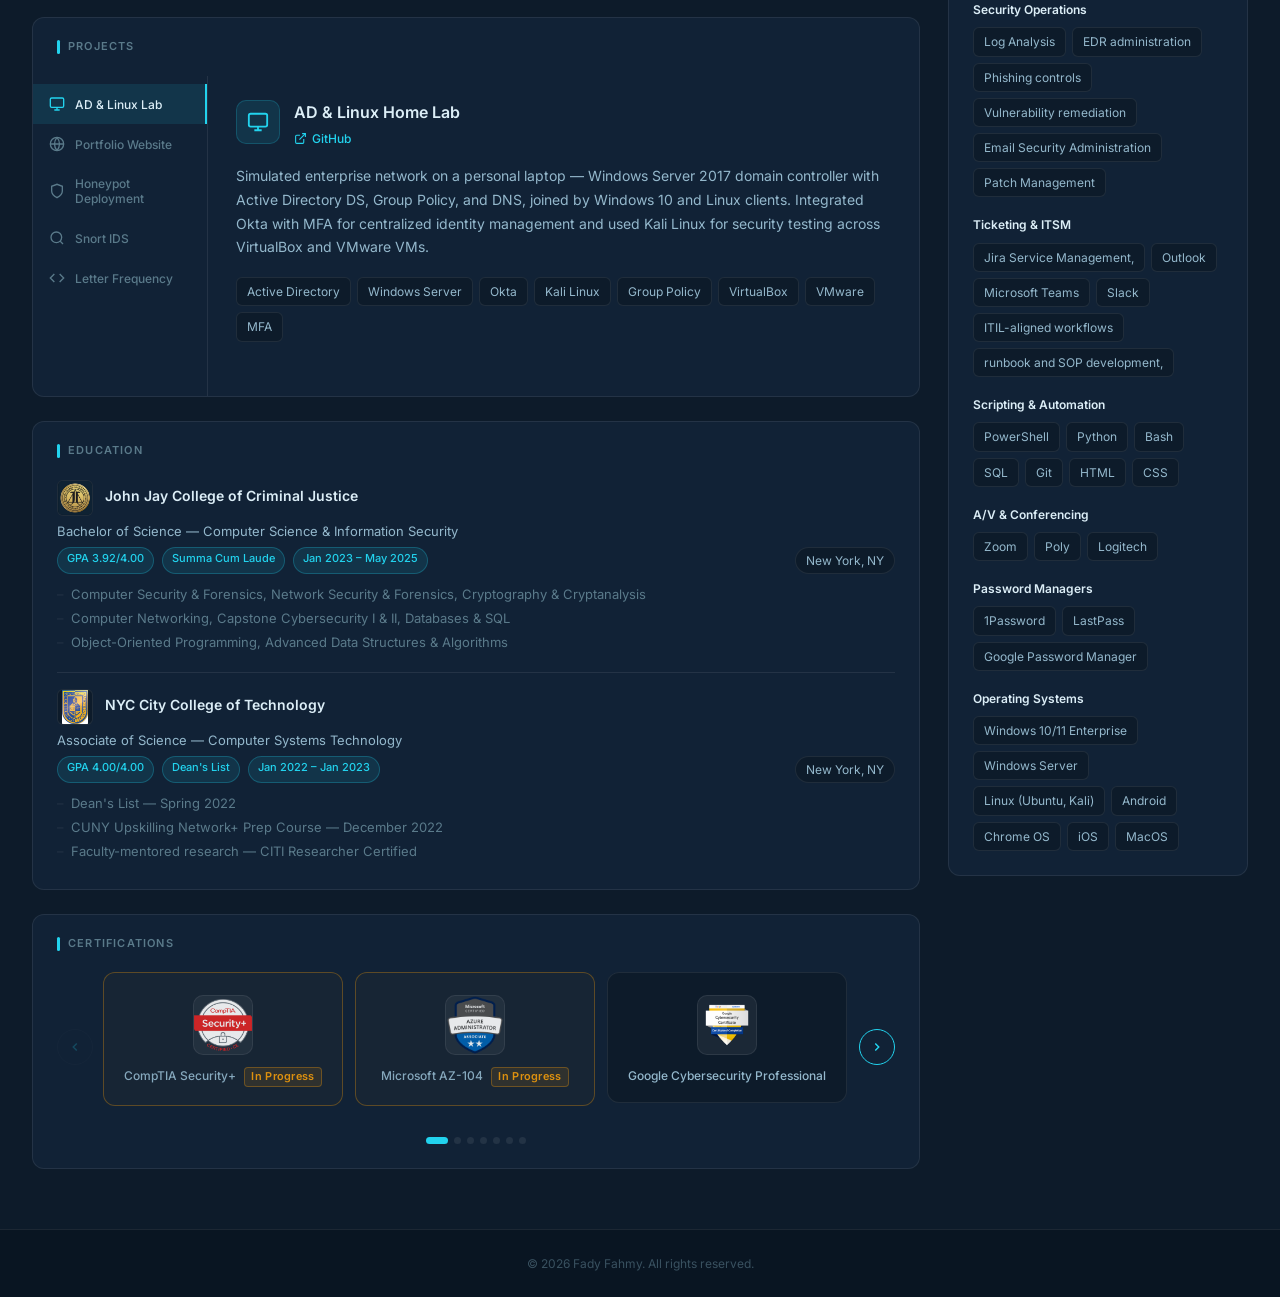
==== commit f3dcf062: "Update index.html" ====
--- a/index.html
+++ b/index.html
@@ -562,7 +562,7 @@
 <div class="skill-group">
 <p class="skill-group-label">Cloud &amp; Infrastructure</p>
 <div class="skill-tags">
-<span class="skill-tag">Microsoft Azure</span><span class="skill-tag">Microsoft 365</span><span class="skill-tag">Microsoft Exchange</span><span class="skill-tag">M365 Apps Admin</span><span class="skill-tag">Google Workspace</span><span class="skill-tag">SharePoint</span><span class="skill-tag">Egnyte</span><span class="skill-tag">OneDrive</span><span class="skill-tag">Office 365</span><span class="skill-tag">Exclaimer Signature</span><span class="skill-tag">Patch My PC</span>
+<span class="skill-tag">Microsoft Azure</span><span class="skill-tag">Microsoft 365</span><span class="skill-tag">Microsoft Exchange</span><span class="skill-tag">Google Workspace</span><span class="skill-tag">SharePoint</span><span class="skill-tag">Egnyte</span><span class="skill-tag">OneDrive</span><span class="skill-tag">Office 365</span><span class="skill-tag">Exclaimer Signature</span><span class="skill-tag">Patch My PC</span>
 </div>
 </div>
 <div class="skill-group">
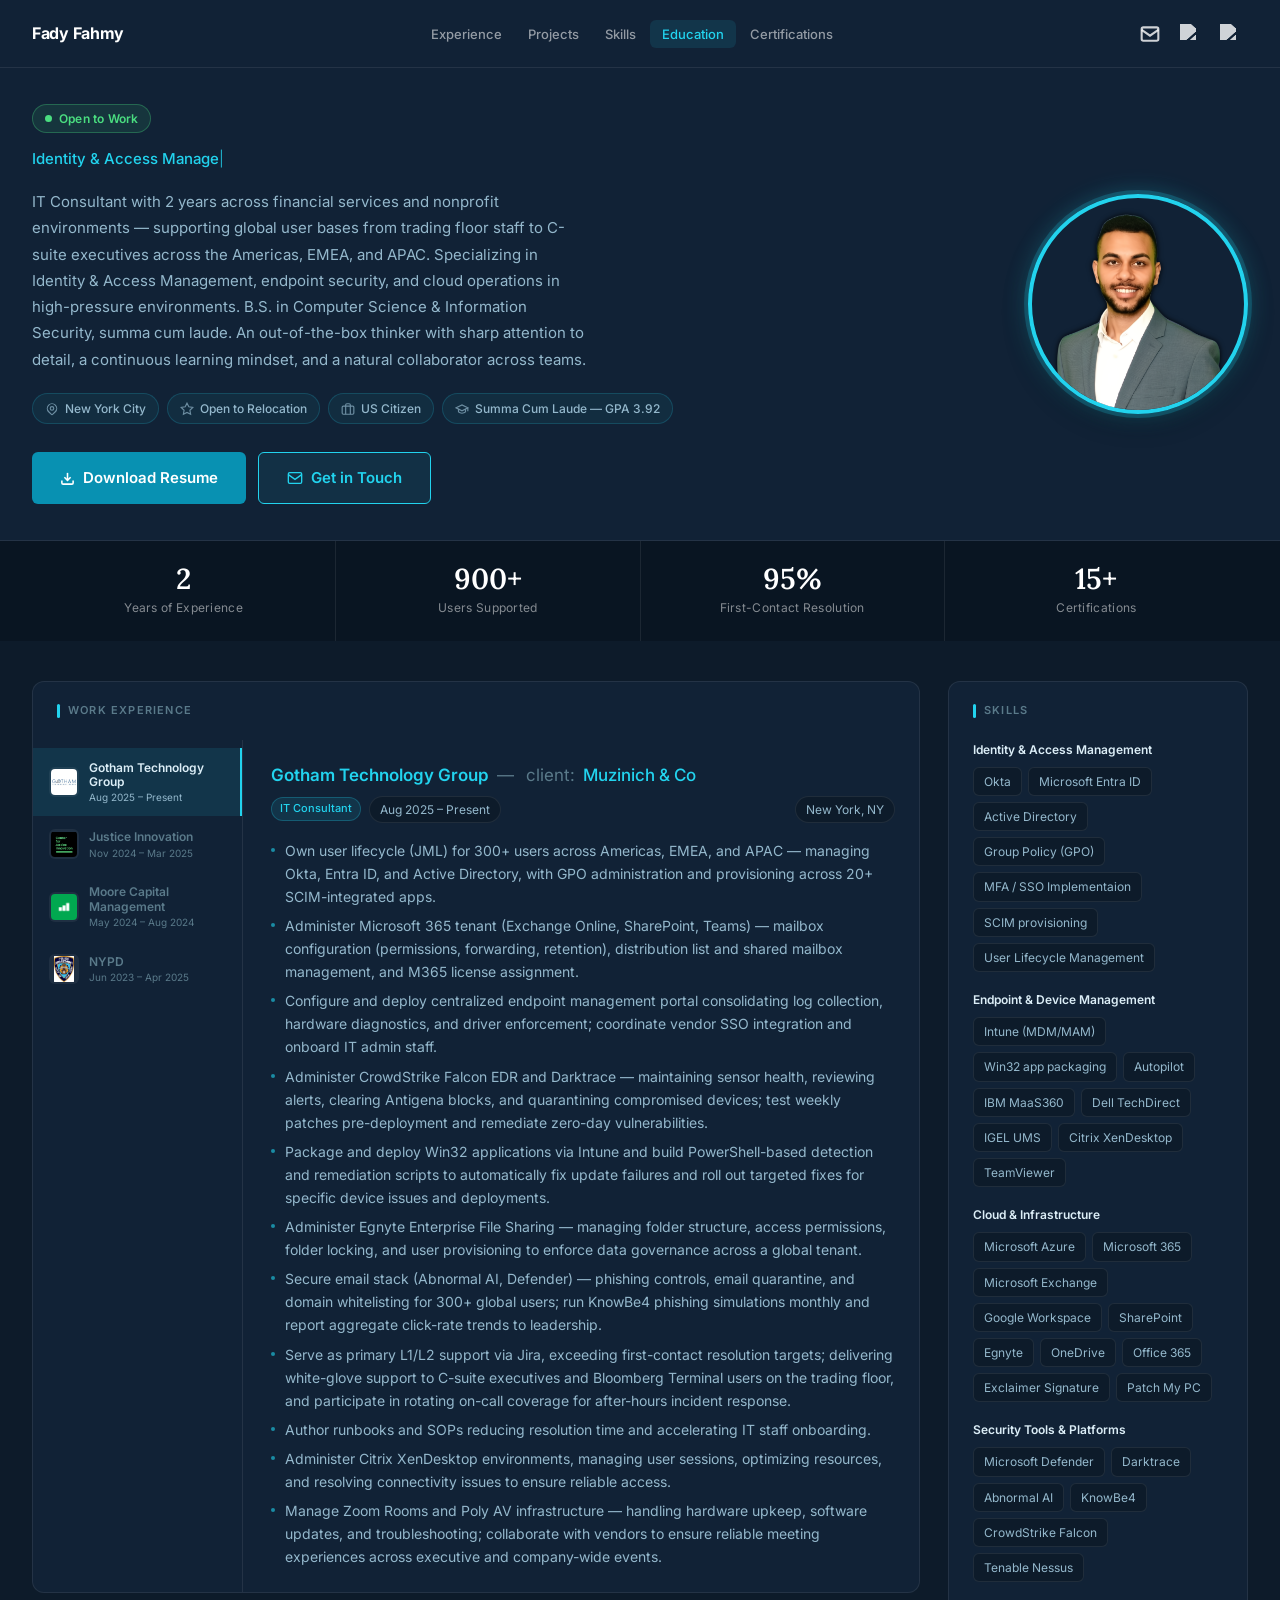
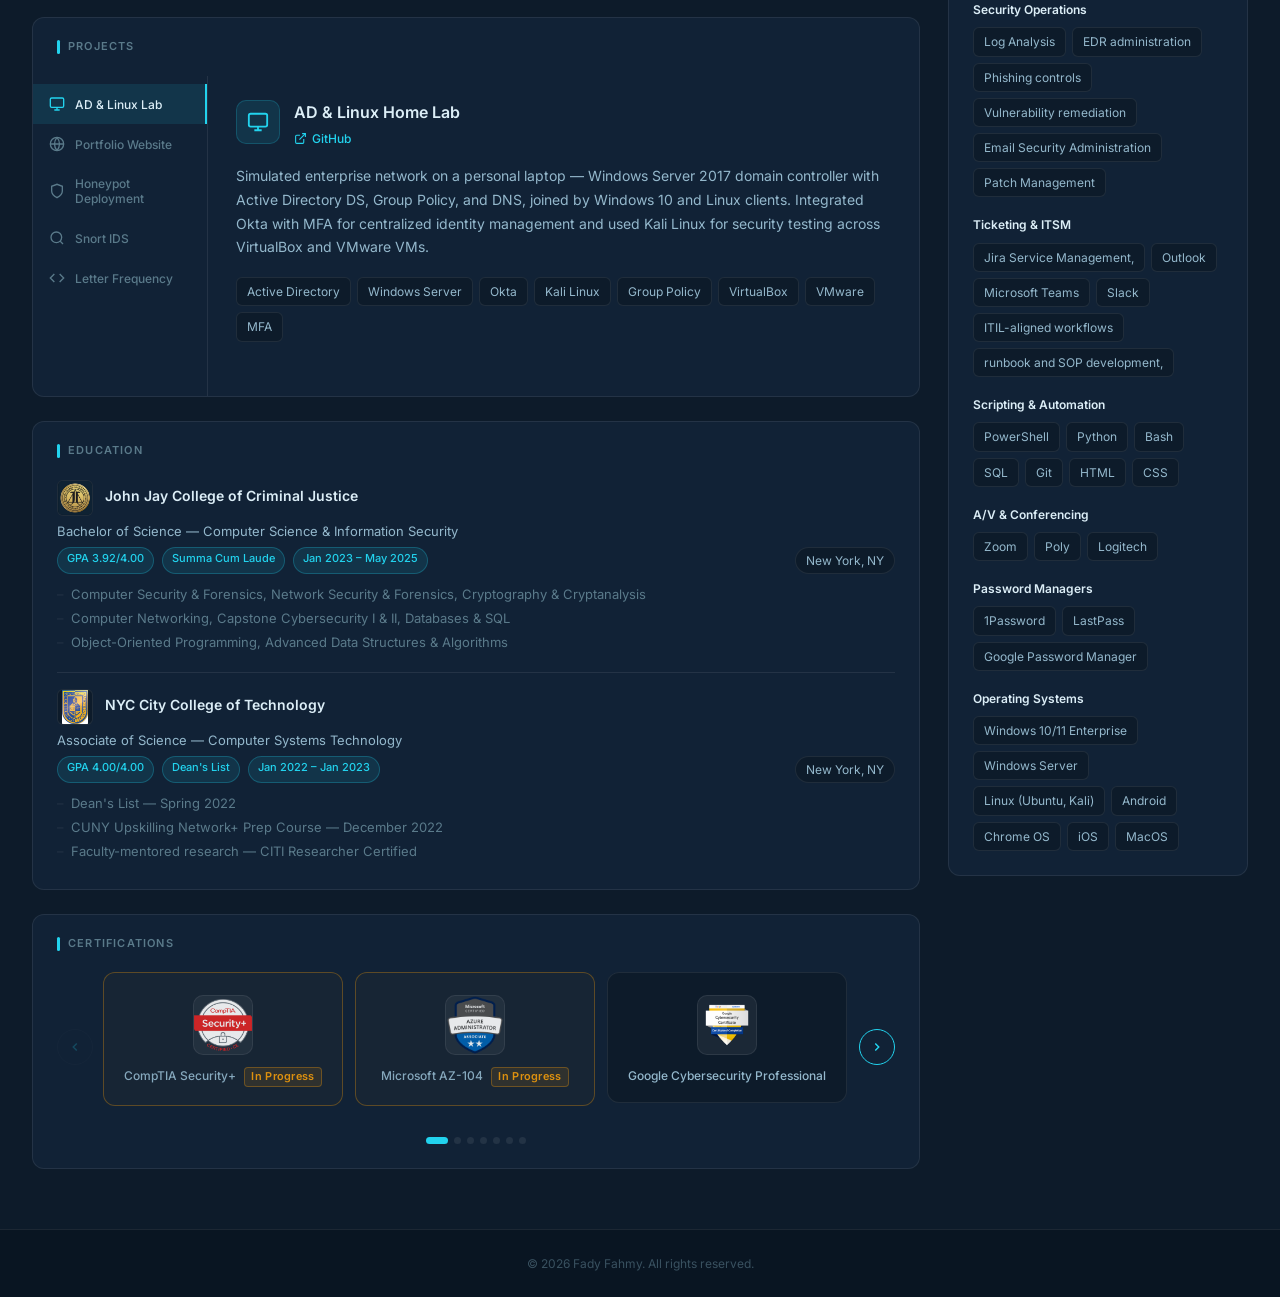
==== commit 5ebc2062: "Update index.html" ====
--- a/index.html
+++ b/index.html
@@ -168,10 +168,10 @@
 <li>Administer Microsoft 365 tenant (Exchange Online, SharePoint, Teams) — mailbox configuration (permissions, forwarding, retention), distribution list and shared mailbox management, and M365 license assignment.</li>
 <li>Configure and deploy centralized endpoint management portal consolidating log collection, hardware diagnostics, and driver enforcement; coordinate vendor SSO integration and onboard IT admin staff.</li>
 <li>Administer CrowdStrike Falcon EDR and Darktrace — maintaining sensor health, reviewing alerts, clearing Antigena blocks, and quarantining compromised devices; test weekly patches pre-deployment and remediate zero-day vulnerabilities.</li>
-<li>Manage Intune Win32 app packaging and deployment; administer conditional access policies across the tenant.</li>
+<li>Package and deploy Win32 applications via Intune and build PowerShell-based detection and remediation scripts to automatically fix update failures and roll out targeted fixes for specific device issues and deployments.</li>
 <li>Administer Egnyte Enterprise File Sharing — managing folder structure, access permissions, folder locking, and user provisioning to enforce data governance across a global tenant.</li>
-<li>Secure email stack (Abnormal AI, Defender) — phishing controls, quarantine emails, and domain whitelisting for 300+ global users; run KnowBe4 phishing simulations monthly and report aggregate click-rate trends to leadership.</li>
-<li>Serve as primary L1/L2 support via Jira, exceeding first-contact resolution targets — white-glove support for C-suite executives and Bloomberg Terminal users on the trading floor; participate in rotating on-call coverage for after-hours remote support and incident response.</li>
+<li>Secure email stack (Abnormal AI, Defender) — phishing controls, email quarantine, and domain whitelisting for 300+ global users; run KnowBe4 phishing simulations monthly and report aggregate click-rate trends to leadership.</li>
+<li>Serve as primary L1/L2 support via Jira, exceeding first-contact resolution targets; delivering white-glove support to C-suite executives and Bloomberg Terminal users on the trading floor, and participate in rotating on-call coverage for after-hours incident response.</li>
 <li>Author runbooks and SOPs reducing resolution time and accelerating IT staff onboarding.</li>
 <li>Administer Citrix XenDesktop environments, managing user sessions, optimizing resources, and resolving connectivity issues to ensure reliable access.</li>
 <li>Manage Zoom Rooms and Poly AV infrastructure — handling hardware upkeep, software updates, and troubleshooting; collaborate with vendors to ensure reliable meeting experiences across executive and company-wide events.</li>
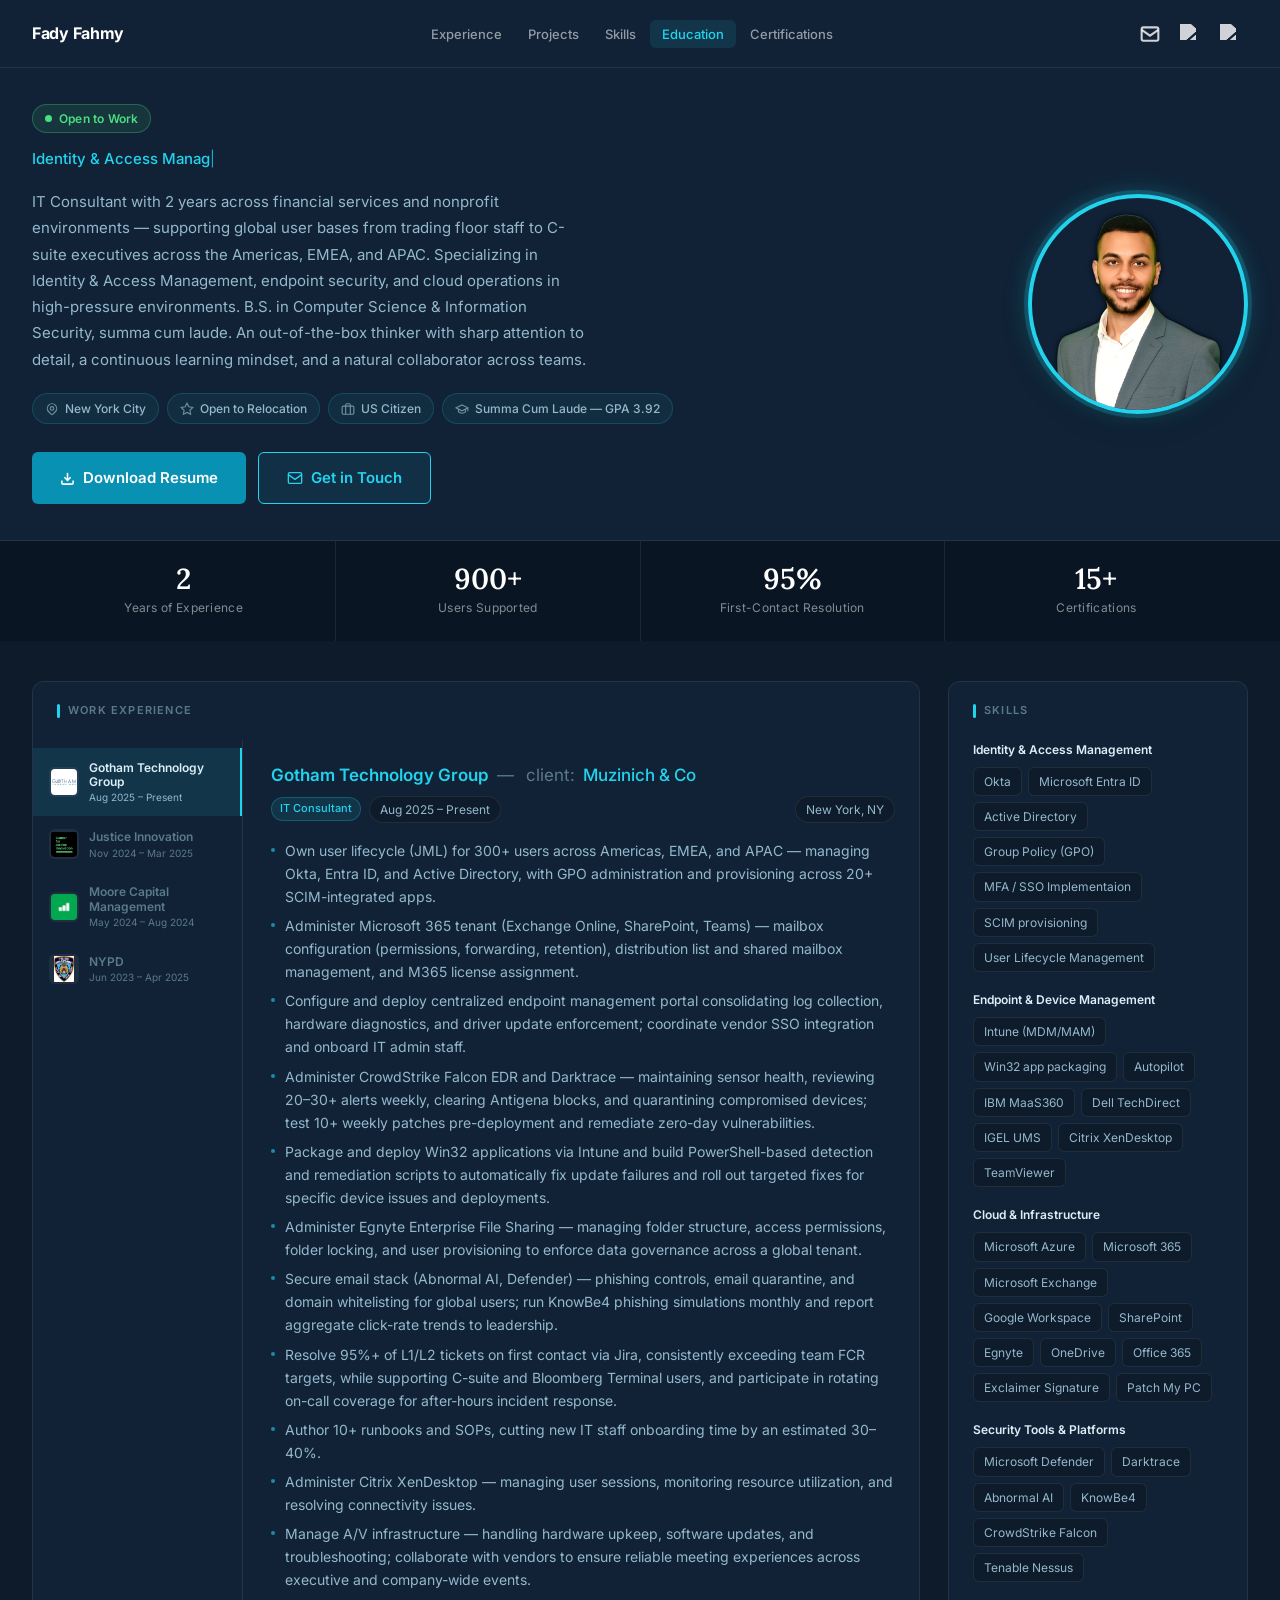
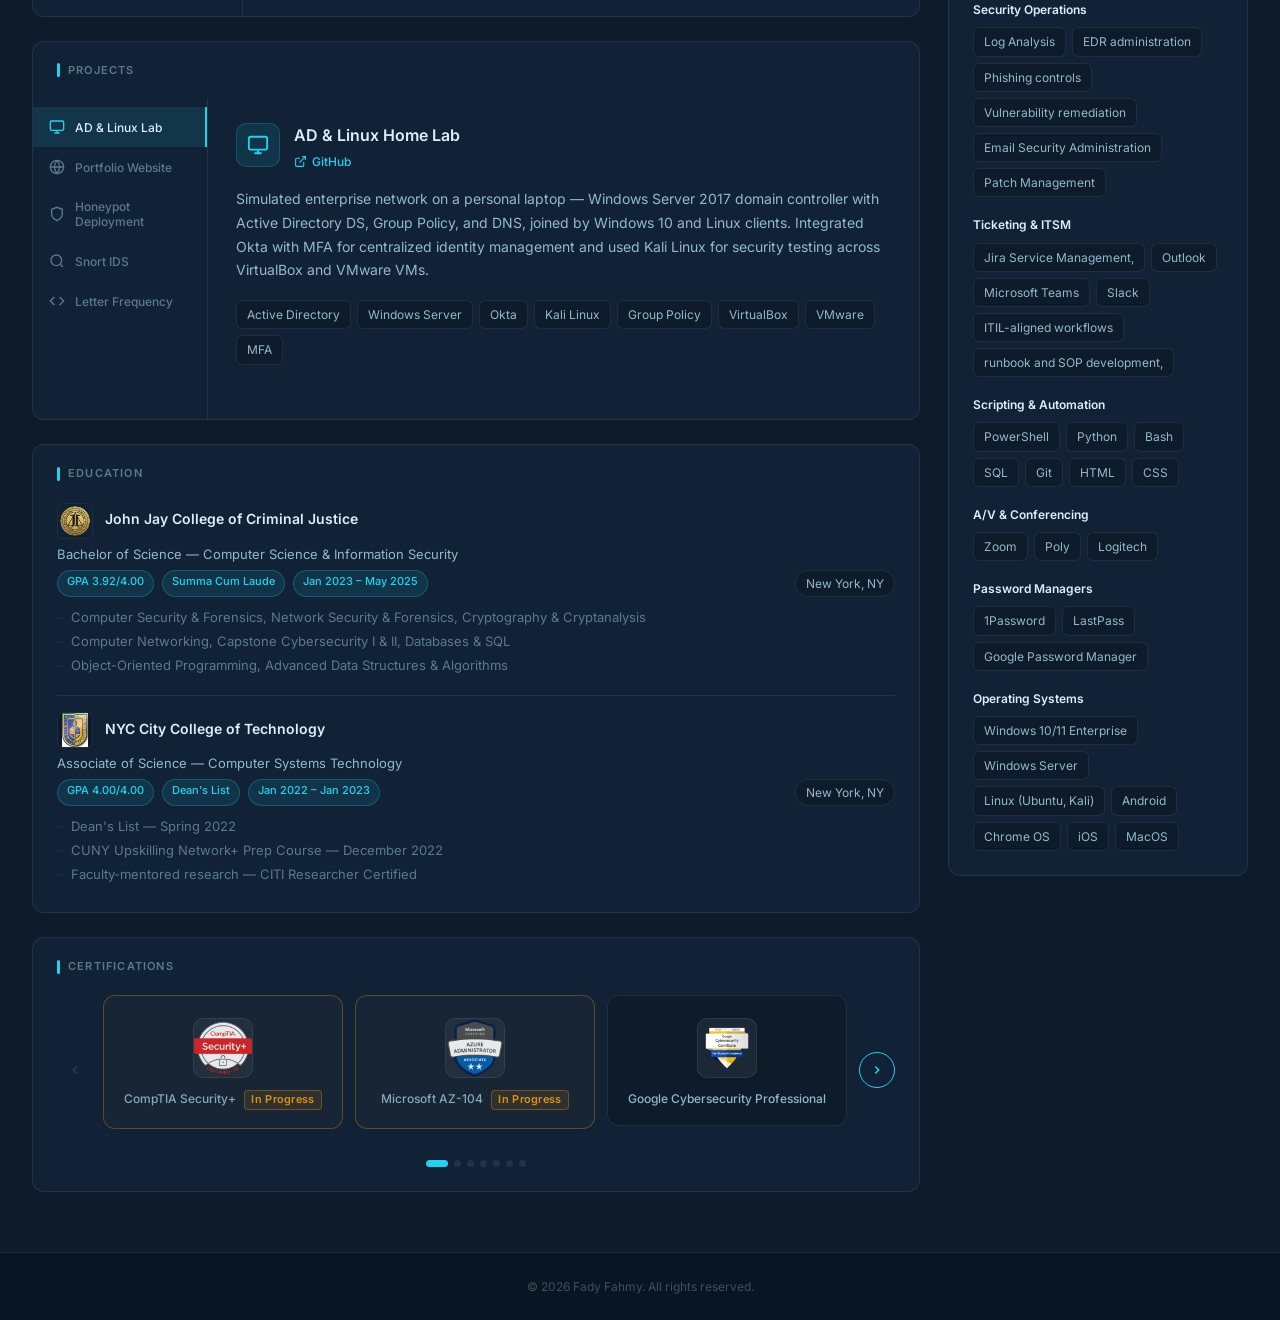
==== commit 9240933c: "Update index.html" ====
--- a/index.html
+++ b/index.html
@@ -166,15 +166,15 @@
 <ul class="exp-list">
 <li>Own user lifecycle (JML) for 300+ users across Americas, EMEA, and APAC — managing Okta, Entra ID, and Active Directory, with GPO administration and provisioning across 20+ SCIM-integrated apps.</li>
 <li>Administer Microsoft 365 tenant (Exchange Online, SharePoint, Teams) — mailbox configuration (permissions, forwarding, retention), distribution list and shared mailbox management, and M365 license assignment.</li>
-<li>Configure and deploy centralized endpoint management portal consolidating log collection, hardware diagnostics, and driver enforcement; coordinate vendor SSO integration and onboard IT admin staff.</li>
-<li>Administer CrowdStrike Falcon EDR and Darktrace — maintaining sensor health, reviewing alerts, clearing Antigena blocks, and quarantining compromised devices; test weekly patches pre-deployment and remediate zero-day vulnerabilities.</li>
+<li>Configure and deploy centralized endpoint management portal consolidating log collection, hardware diagnostics, and driver update enforcement; coordinate vendor SSO integration and onboard IT admin staff.</li>
+<li>Administer CrowdStrike Falcon EDR and Darktrace — maintaining sensor health, reviewing 20–30+ alerts weekly, clearing Antigena blocks, and quarantining compromised devices; test 10+ weekly patches pre-deployment and remediate zero-day vulnerabilities.</li>
 <li>Package and deploy Win32 applications via Intune and build PowerShell-based detection and remediation scripts to automatically fix update failures and roll out targeted fixes for specific device issues and deployments.</li>
 <li>Administer Egnyte Enterprise File Sharing — managing folder structure, access permissions, folder locking, and user provisioning to enforce data governance across a global tenant.</li>
-<li>Secure email stack (Abnormal AI, Defender) — phishing controls, email quarantine, and domain whitelisting for 300+ global users; run KnowBe4 phishing simulations monthly and report aggregate click-rate trends to leadership.</li>
-<li>Serve as primary L1/L2 support via Jira, exceeding first-contact resolution targets; delivering white-glove support to C-suite executives and Bloomberg Terminal users on the trading floor, and participate in rotating on-call coverage for after-hours incident response.</li>
-<li>Author runbooks and SOPs reducing resolution time and accelerating IT staff onboarding.</li>
-<li>Administer Citrix XenDesktop environments, managing user sessions, optimizing resources, and resolving connectivity issues to ensure reliable access.</li>
-<li>Manage Zoom Rooms and Poly AV infrastructure — handling hardware upkeep, software updates, and troubleshooting; collaborate with vendors to ensure reliable meeting experiences across executive and company-wide events.</li>
+<li>Secure email stack (Abnormal AI, Defender) — phishing controls, email quarantine, and domain whitelisting for global users; run KnowBe4 phishing simulations monthly and report aggregate click-rate trends to leadership.</li>
+<li>Resolve 95%+ of L1/L2 tickets on first contact via Jira, consistently exceeding team FCR targets, while supporting C-suite and Bloomberg Terminal users, and participate in rotating on-call coverage for after-hours incident response.</li>
+<li>Author 10+ runbooks and SOPs, cutting new IT staff onboarding time by an estimated 30–40%.</li>
+<li>Administer Citrix XenDesktop — managing user sessions, monitoring resource utilization, and resolving connectivity issues.</li>
+<li>Manage A/V infrastructure — handling hardware upkeep, software updates, and troubleshooting; collaborate with vendors to ensure reliable meeting experiences across executive and company-wide events.</li>
 </ul>
 </div>
 <div class="exp-panel" id="tab-cji">
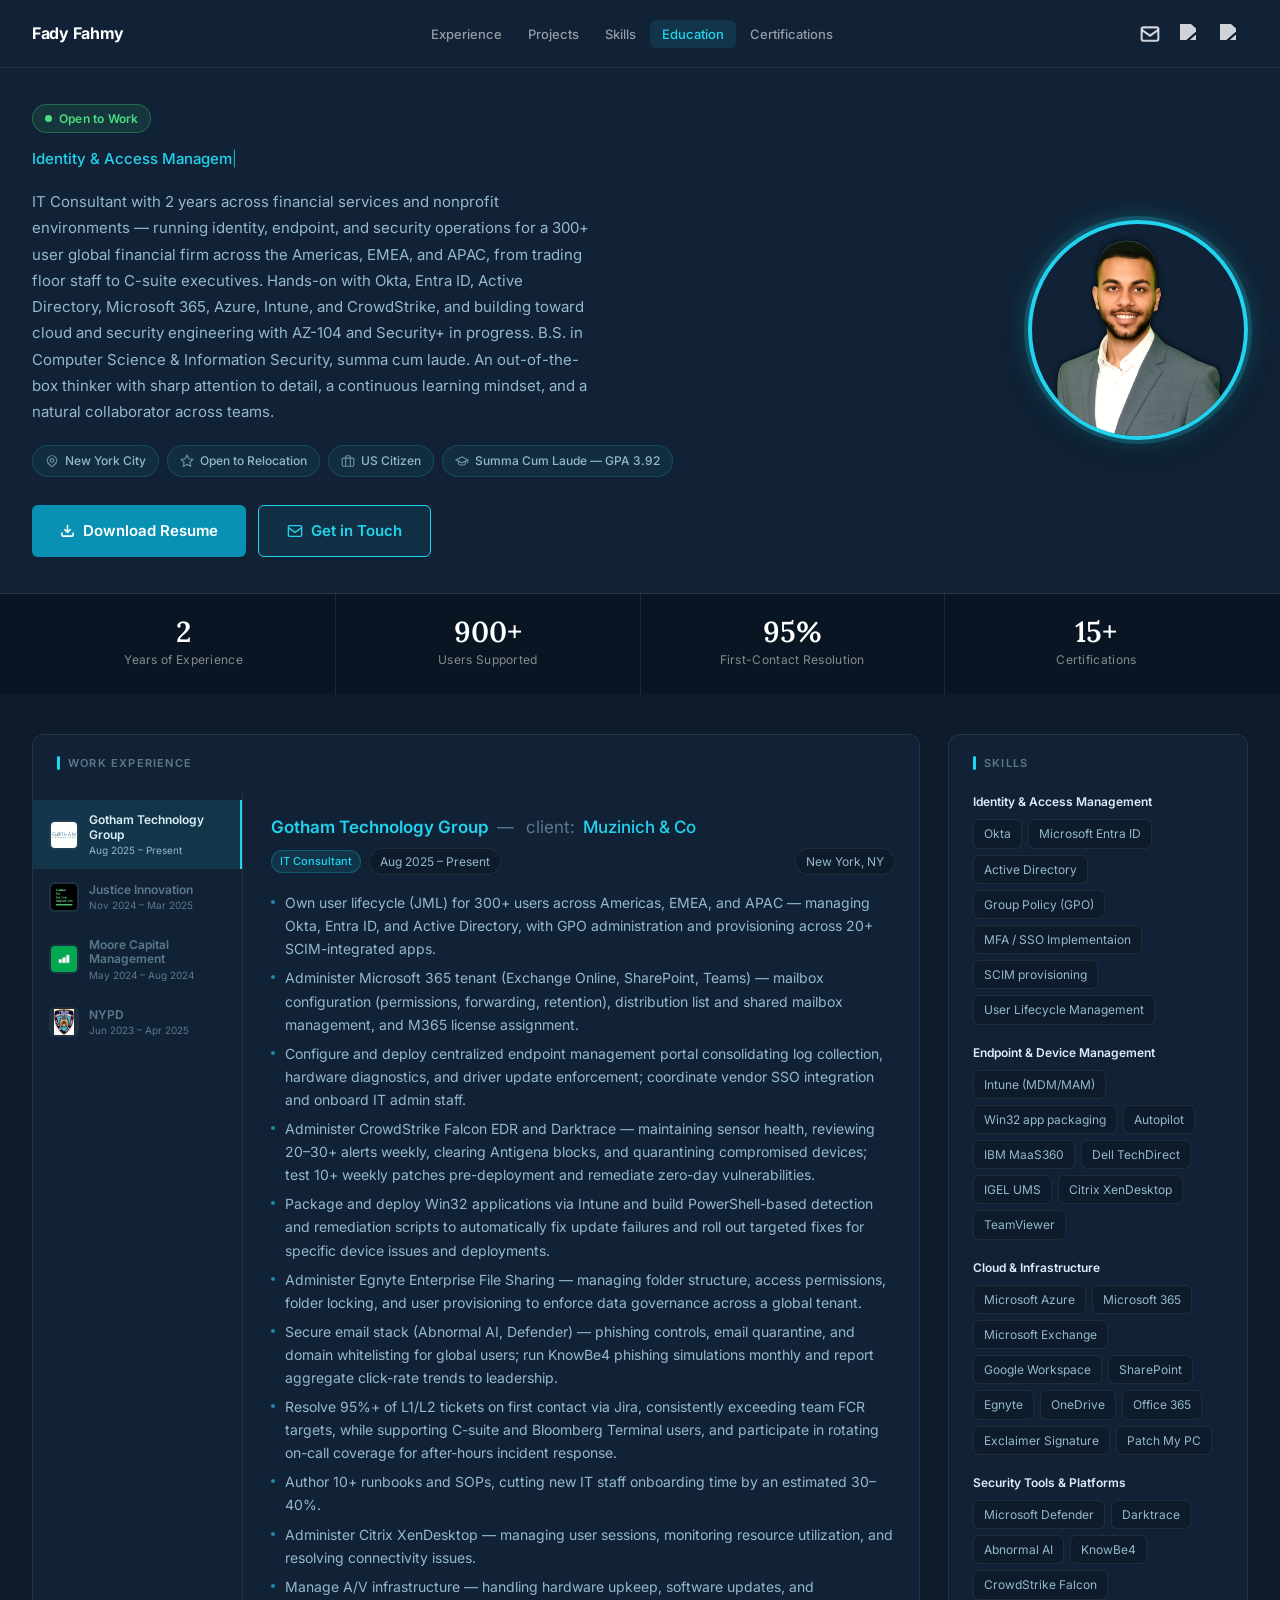
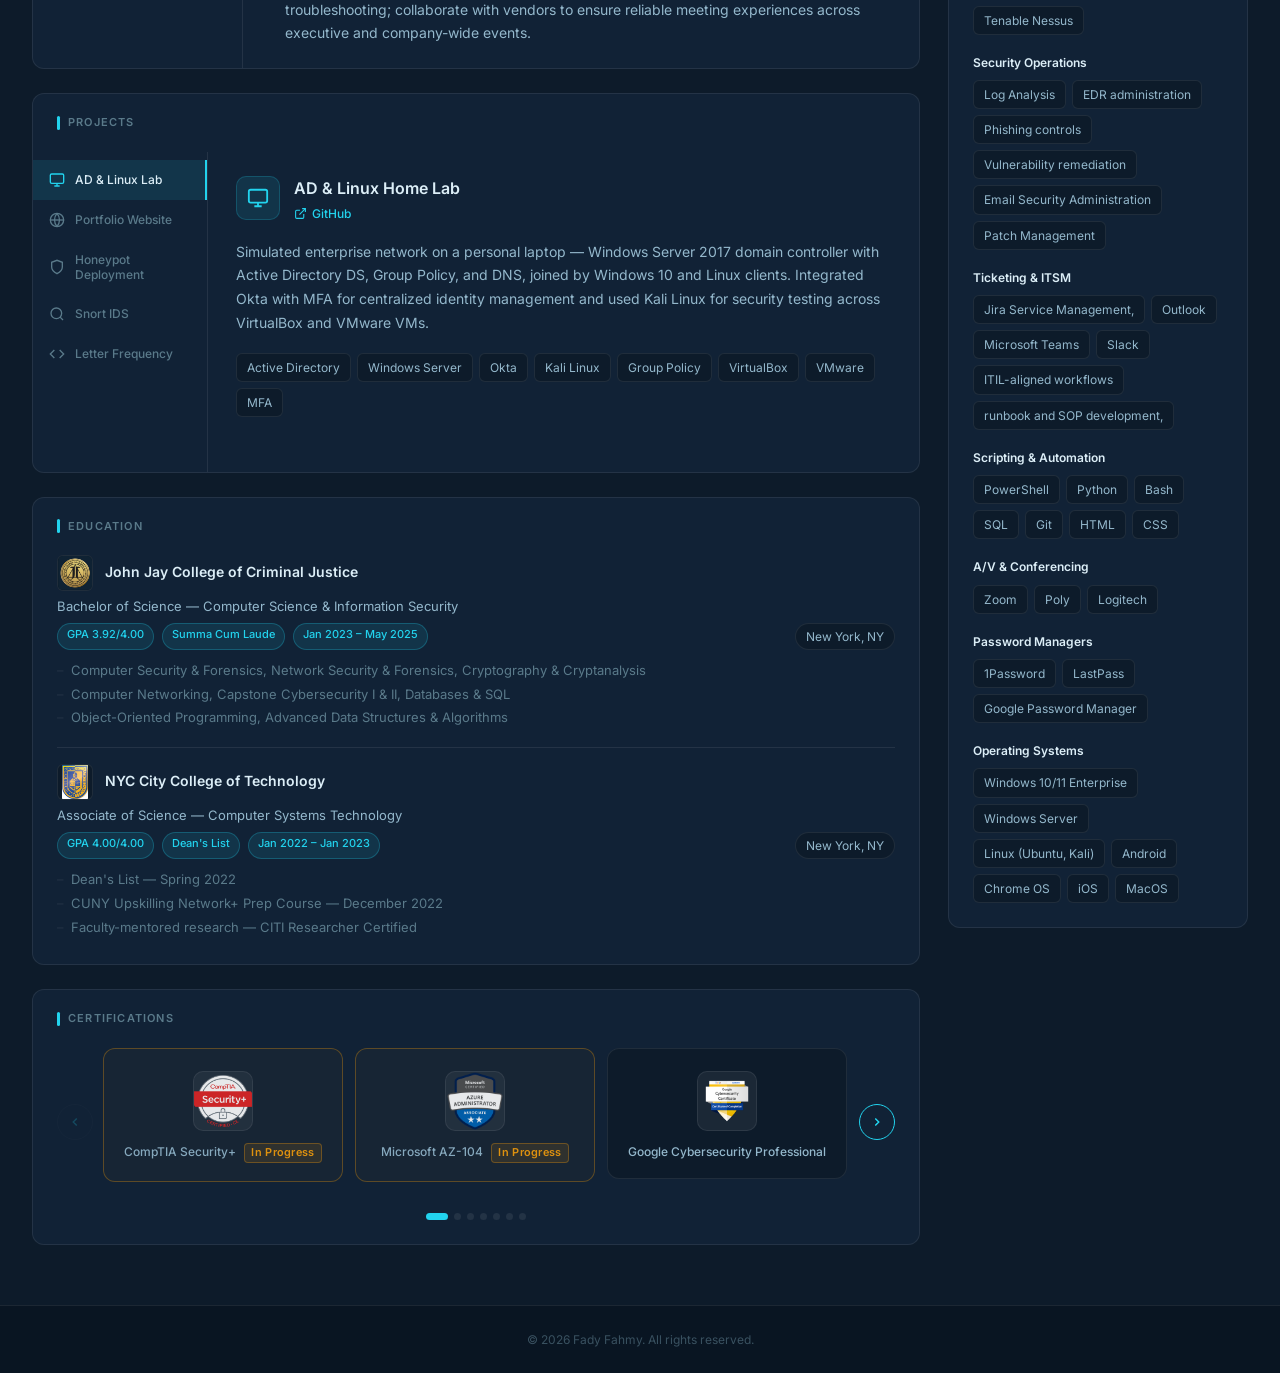
==== commit a8be83a7: "Update index.html" ====
--- a/index.html
+++ b/index.html
@@ -61,7 +61,7 @@
 <h1 class="sr-only">Fady Fahmy</h1>
 <p class="hero-tagline"><span class="hero-typing"></span><span class="typing-cursor" aria-hidden="true">|</span></p>
 <div class="hero-bio">
-<p>IT Consultant with 2 years across financial services and nonprofit environments — supporting global user bases from trading floor staff to C-suite executives across the Americas, EMEA, and APAC. Specializing in Identity &amp; Access Management, endpoint security, and cloud operations in high-pressure environments. B.S. in Computer Science &amp; Information Security, summa cum laude. An out-of-the-box thinker with sharp attention to detail, a continuous learning mindset, and a natural collaborator across teams.</p>
+<p>IT Consultant with 2 years across financial services and nonprofit environments — running identity, endpoint, and security operations for a 300+ user global financial firm across the Americas, EMEA, and APAC, from trading floor staff to C-suite executives. Hands-on with Okta, Entra ID, Active Directory, Microsoft 365, Azure, Intune, and CrowdStrike, and building toward cloud and security engineering with AZ-104 and Security+ in progress. B.S. in Computer Science &amp; Information Security, summa cum laude. An out-of-the-box thinker with sharp attention to detail, a continuous learning mindset, and a natural collaborator across teams.</p>
 </div>
 <div class="hero-meta">
 <span class="meta-item">
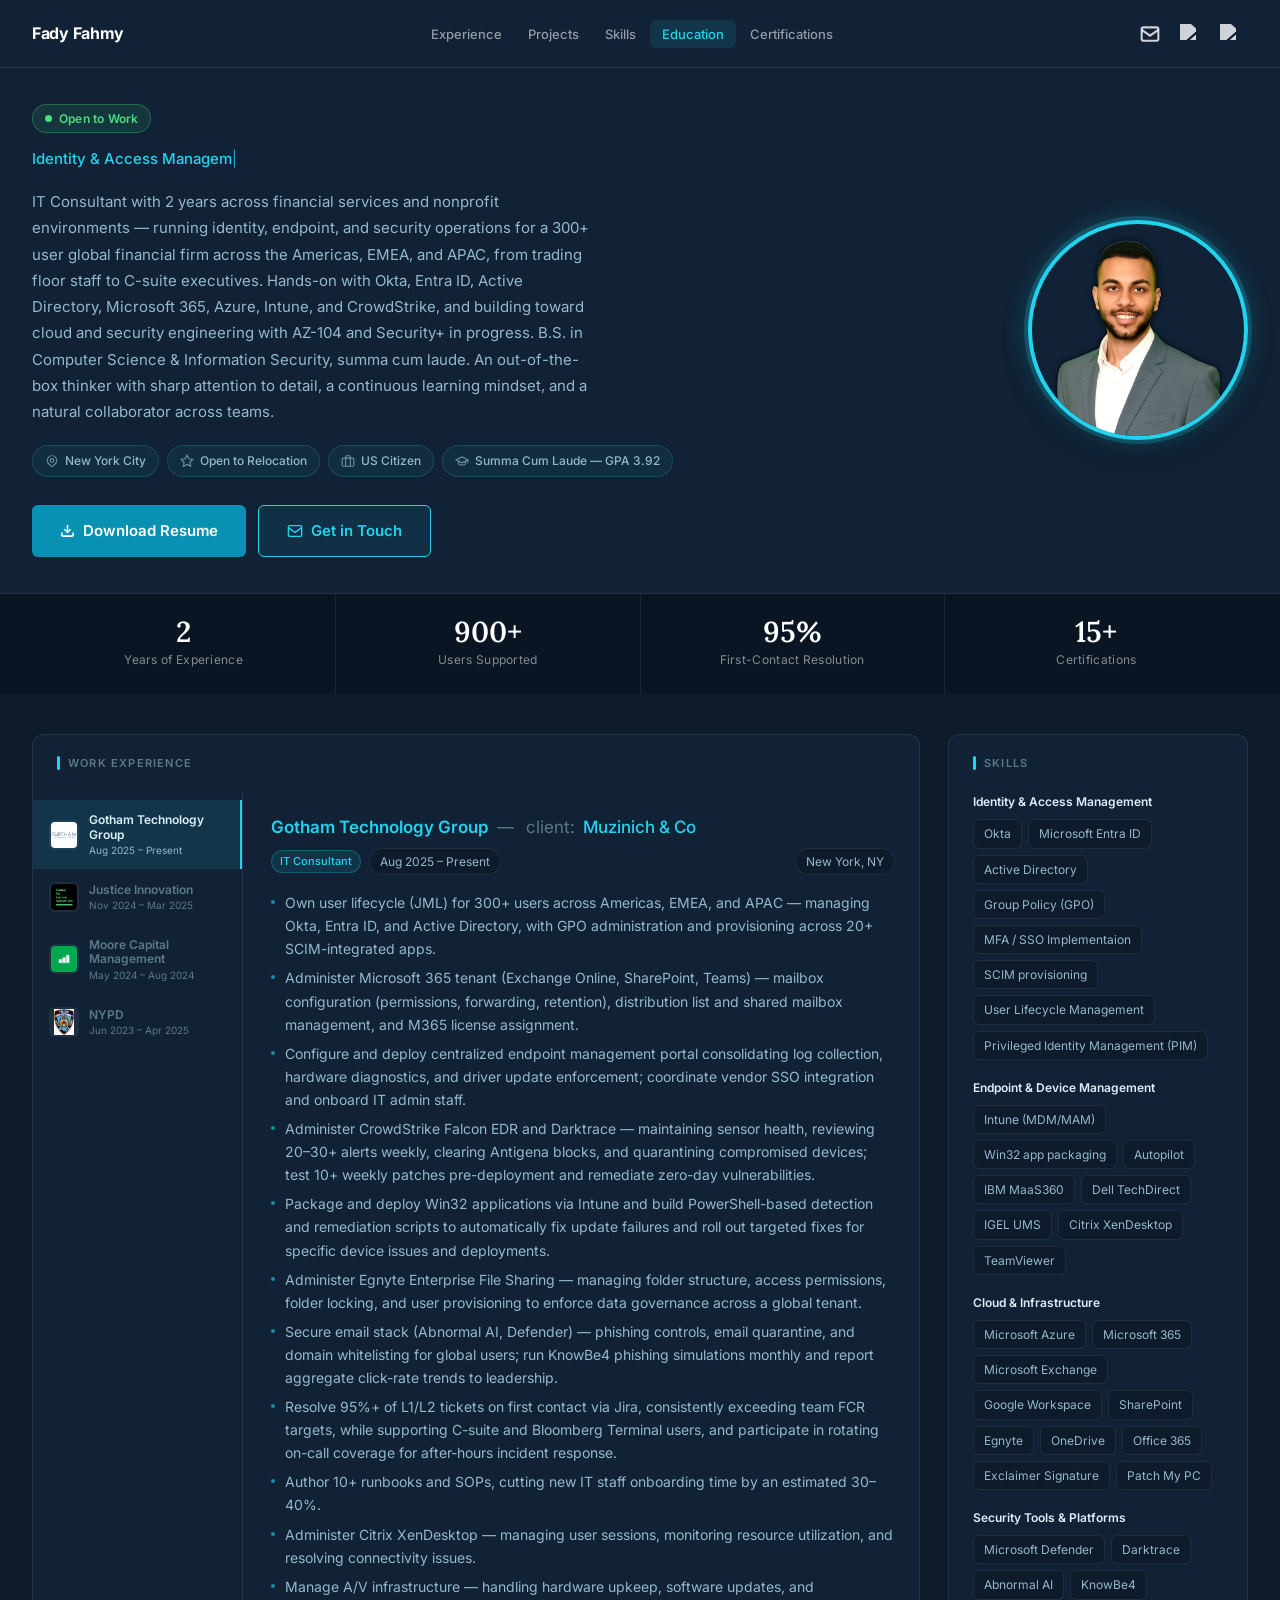
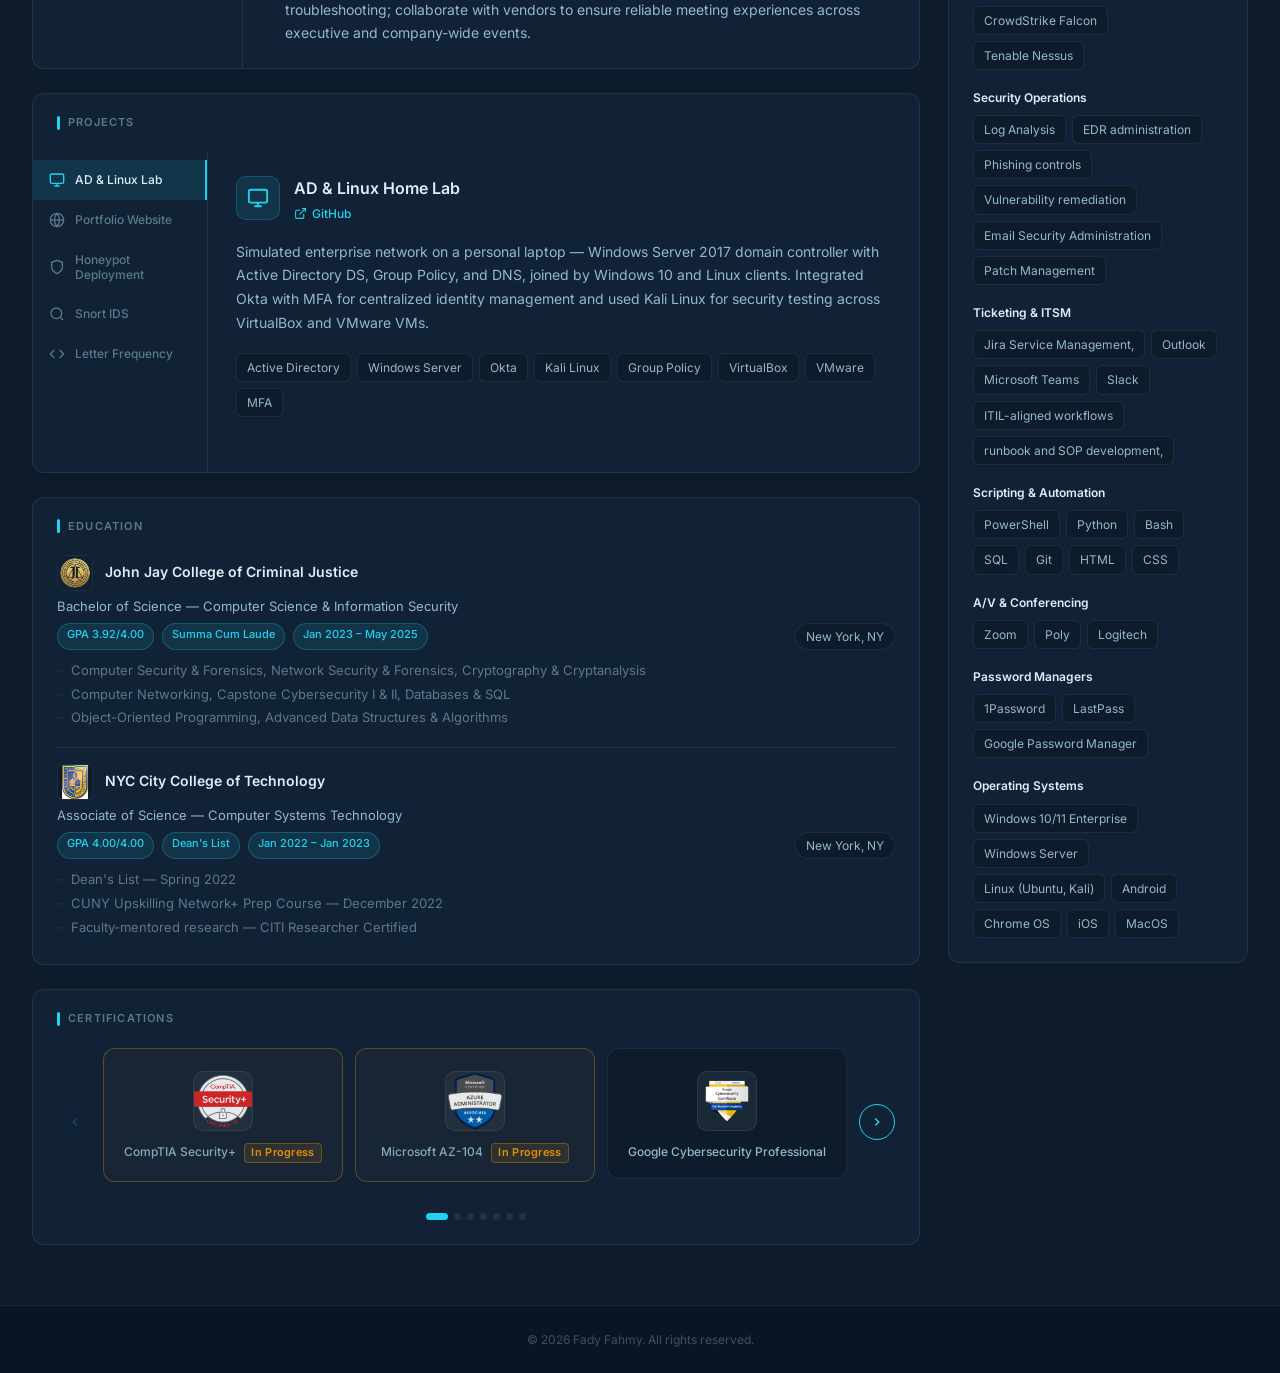
==== commit 84b94125: "Update index.html" ====
--- a/index.html
+++ b/index.html
@@ -550,7 +550,7 @@
 <div class="skill-group">
 <p class="skill-group-label">Identity &amp; Access Management</p>
 <div class="skill-tags">
-<span class="skill-tag">Okta</span><span class="skill-tag">Microsoft Entra ID</span><span class="skill-tag">Active Directory</span><span class="skill-tag">Group Policy (GPO)</span><span class="skill-tag">MFA / SSO Implementaion</span><span class="skill-tag">SCIM provisioning</span><span class="skill-tag">User Lifecycle Management</span>
+<span class="skill-tag">Okta</span><span class="skill-tag">Microsoft Entra ID</span><span class="skill-tag">Active Directory</span><span class="skill-tag">Group Policy (GPO)</span><span class="skill-tag">MFA / SSO Implementaion</span><span class="skill-tag">SCIM provisioning</span><span class="skill-tag">User Lifecycle Management</span><span class="skill-tag">Privileged Identity Management (PIM)</span>
 </div>
 </div>
 <div class="skill-group">
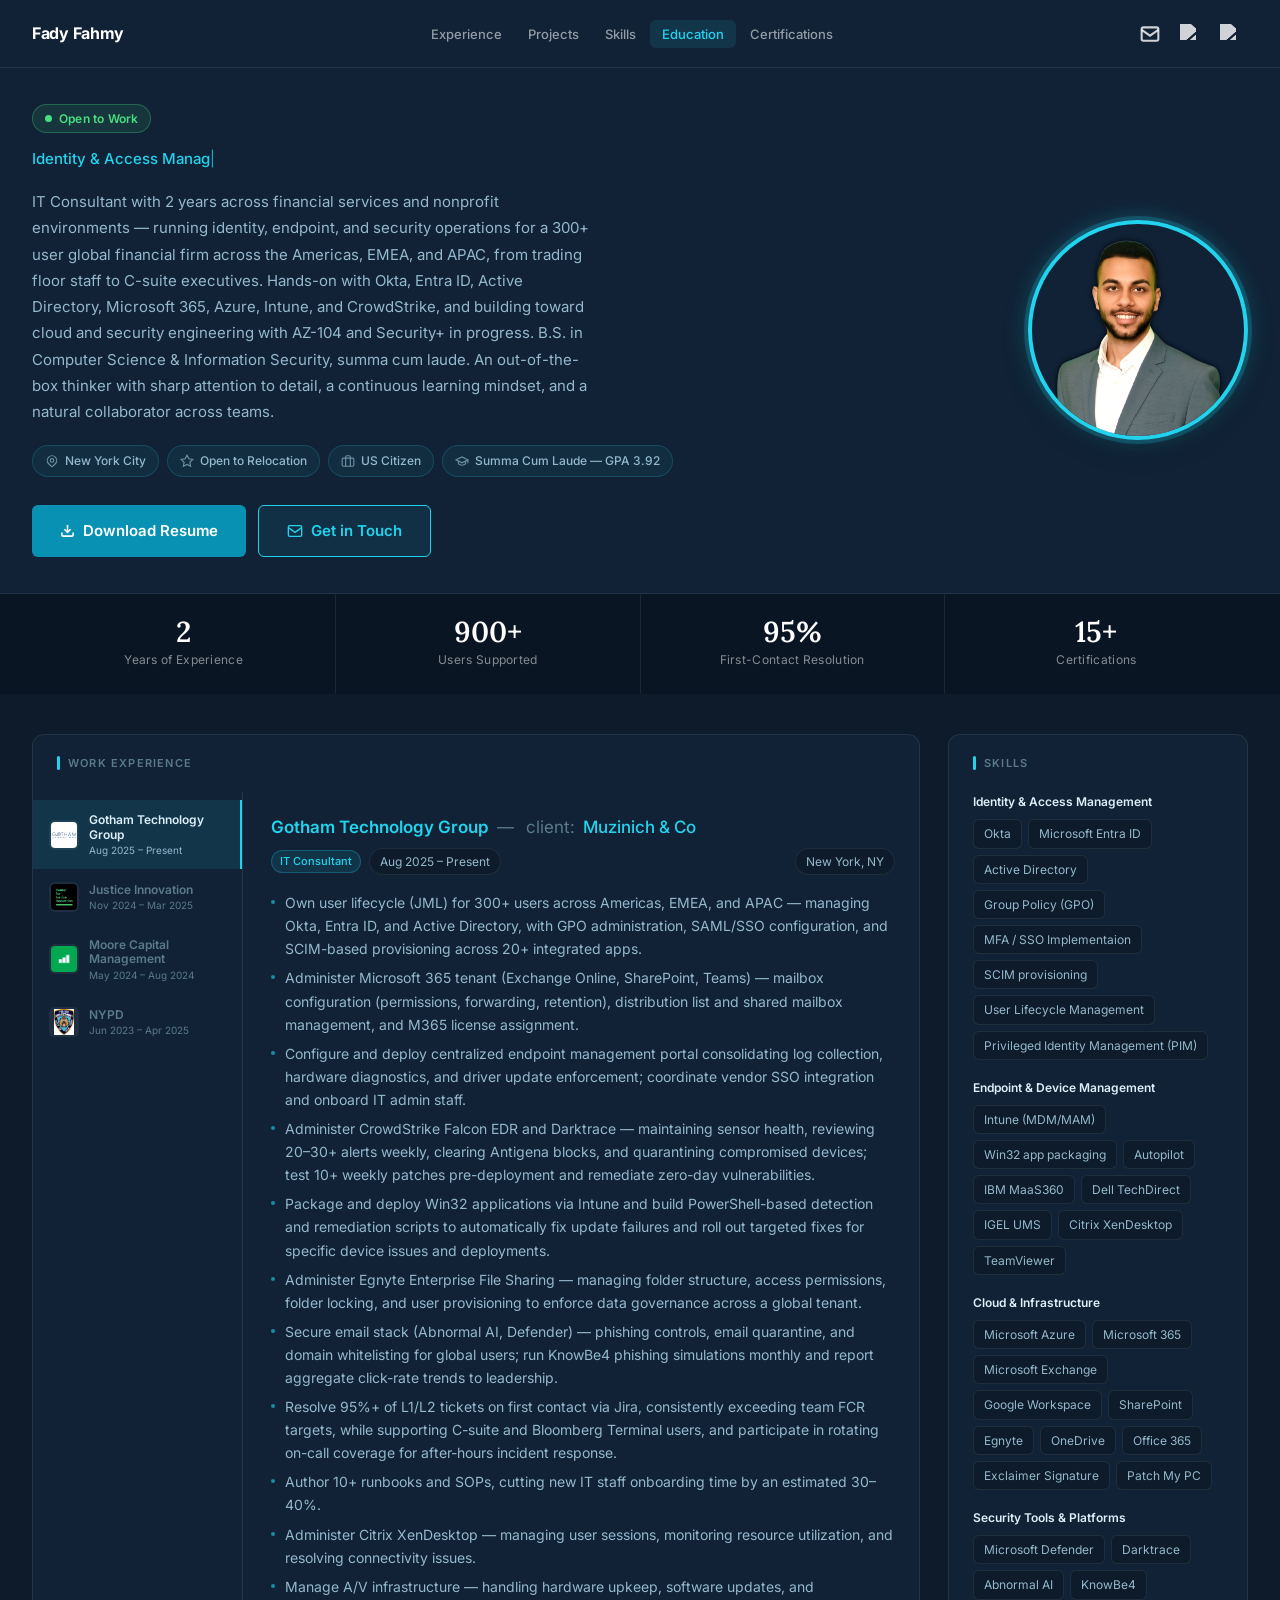
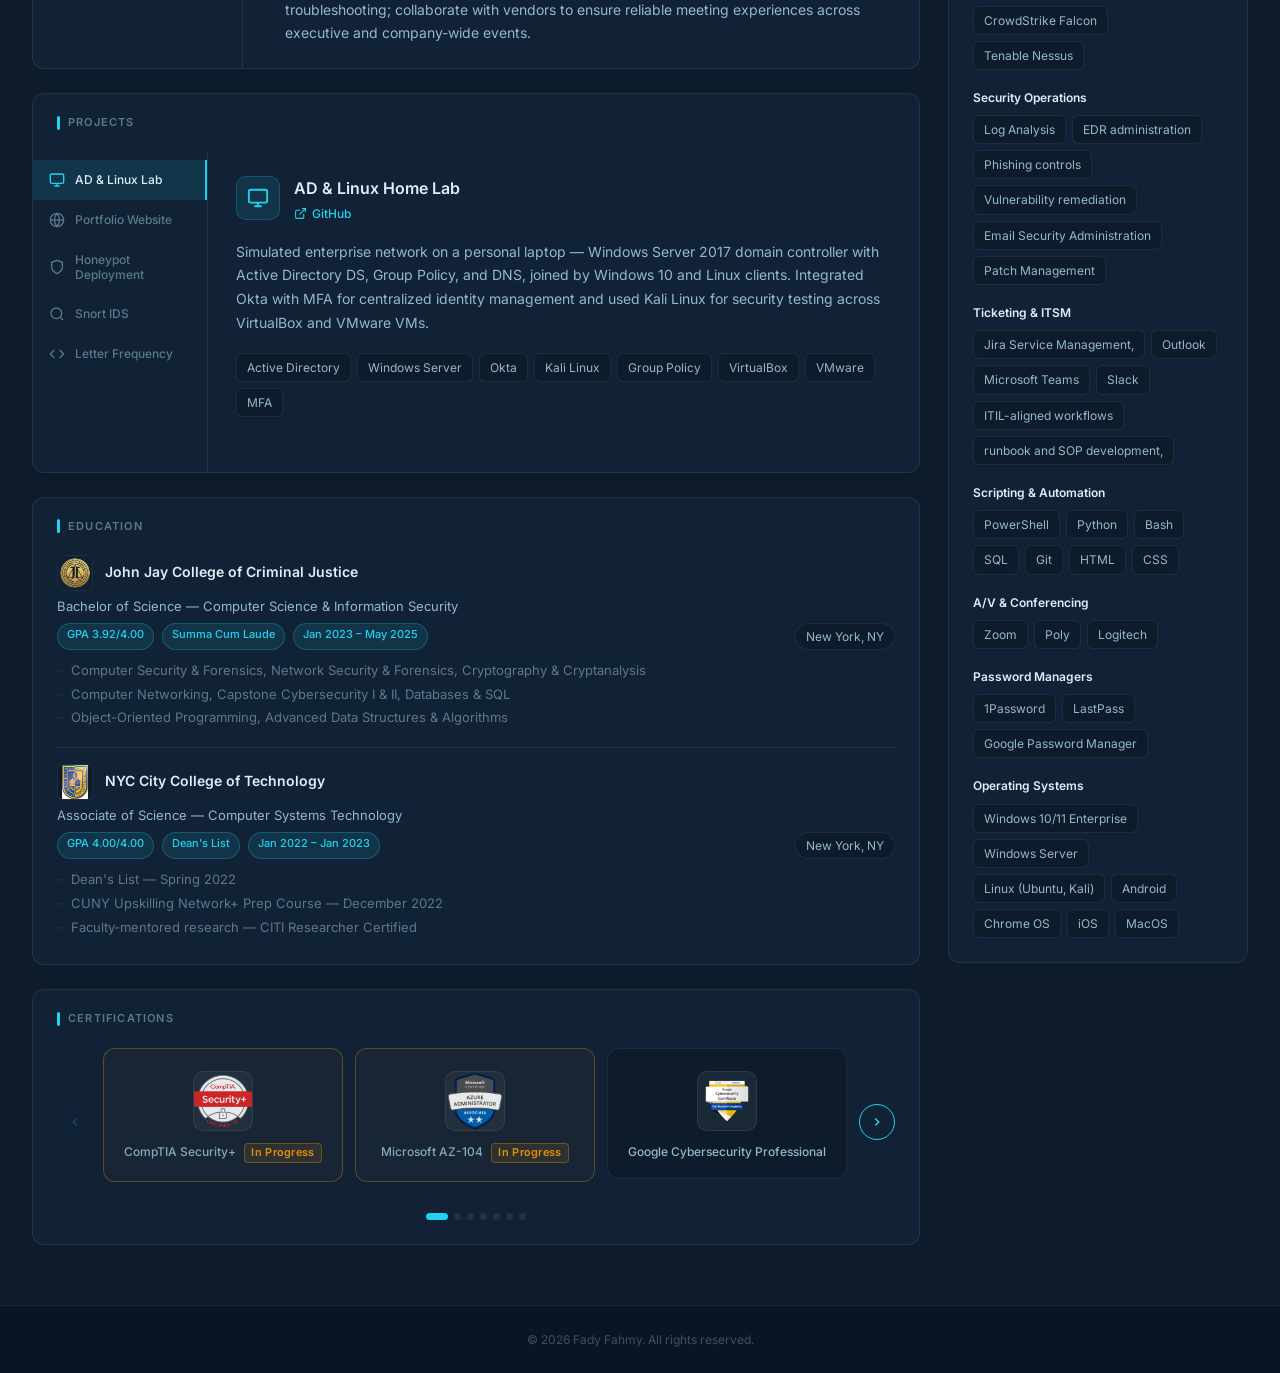
==== commit 203cdff4: "Update index.html" ====
--- a/index.html
+++ b/index.html
@@ -164,7 +164,7 @@
 <span class="exp-loc">New York, NY</span>
 </div>
 <ul class="exp-list">
-<li>Own user lifecycle (JML) for 300+ users across Americas, EMEA, and APAC — managing Okta, Entra ID, and Active Directory, with GPO administration and provisioning across 20+ SCIM-integrated apps.</li>
+<li>Own user lifecycle (JML) for 300+ users across Americas, EMEA, and APAC — managing Okta, Entra ID, and Active Directory, with GPO administration, SAML/SSO configuration, and SCIM-based provisioning across 20+ integrated apps.</li>
 <li>Administer Microsoft 365 tenant (Exchange Online, SharePoint, Teams) — mailbox configuration (permissions, forwarding, retention), distribution list and shared mailbox management, and M365 license assignment.</li>
 <li>Configure and deploy centralized endpoint management portal consolidating log collection, hardware diagnostics, and driver update enforcement; coordinate vendor SSO integration and onboard IT admin staff.</li>
 <li>Administer CrowdStrike Falcon EDR and Darktrace — maintaining sensor health, reviewing 20–30+ alerts weekly, clearing Antigena blocks, and quarantining compromised devices; test 10+ weekly patches pre-deployment and remediate zero-day vulnerabilities.</li>
